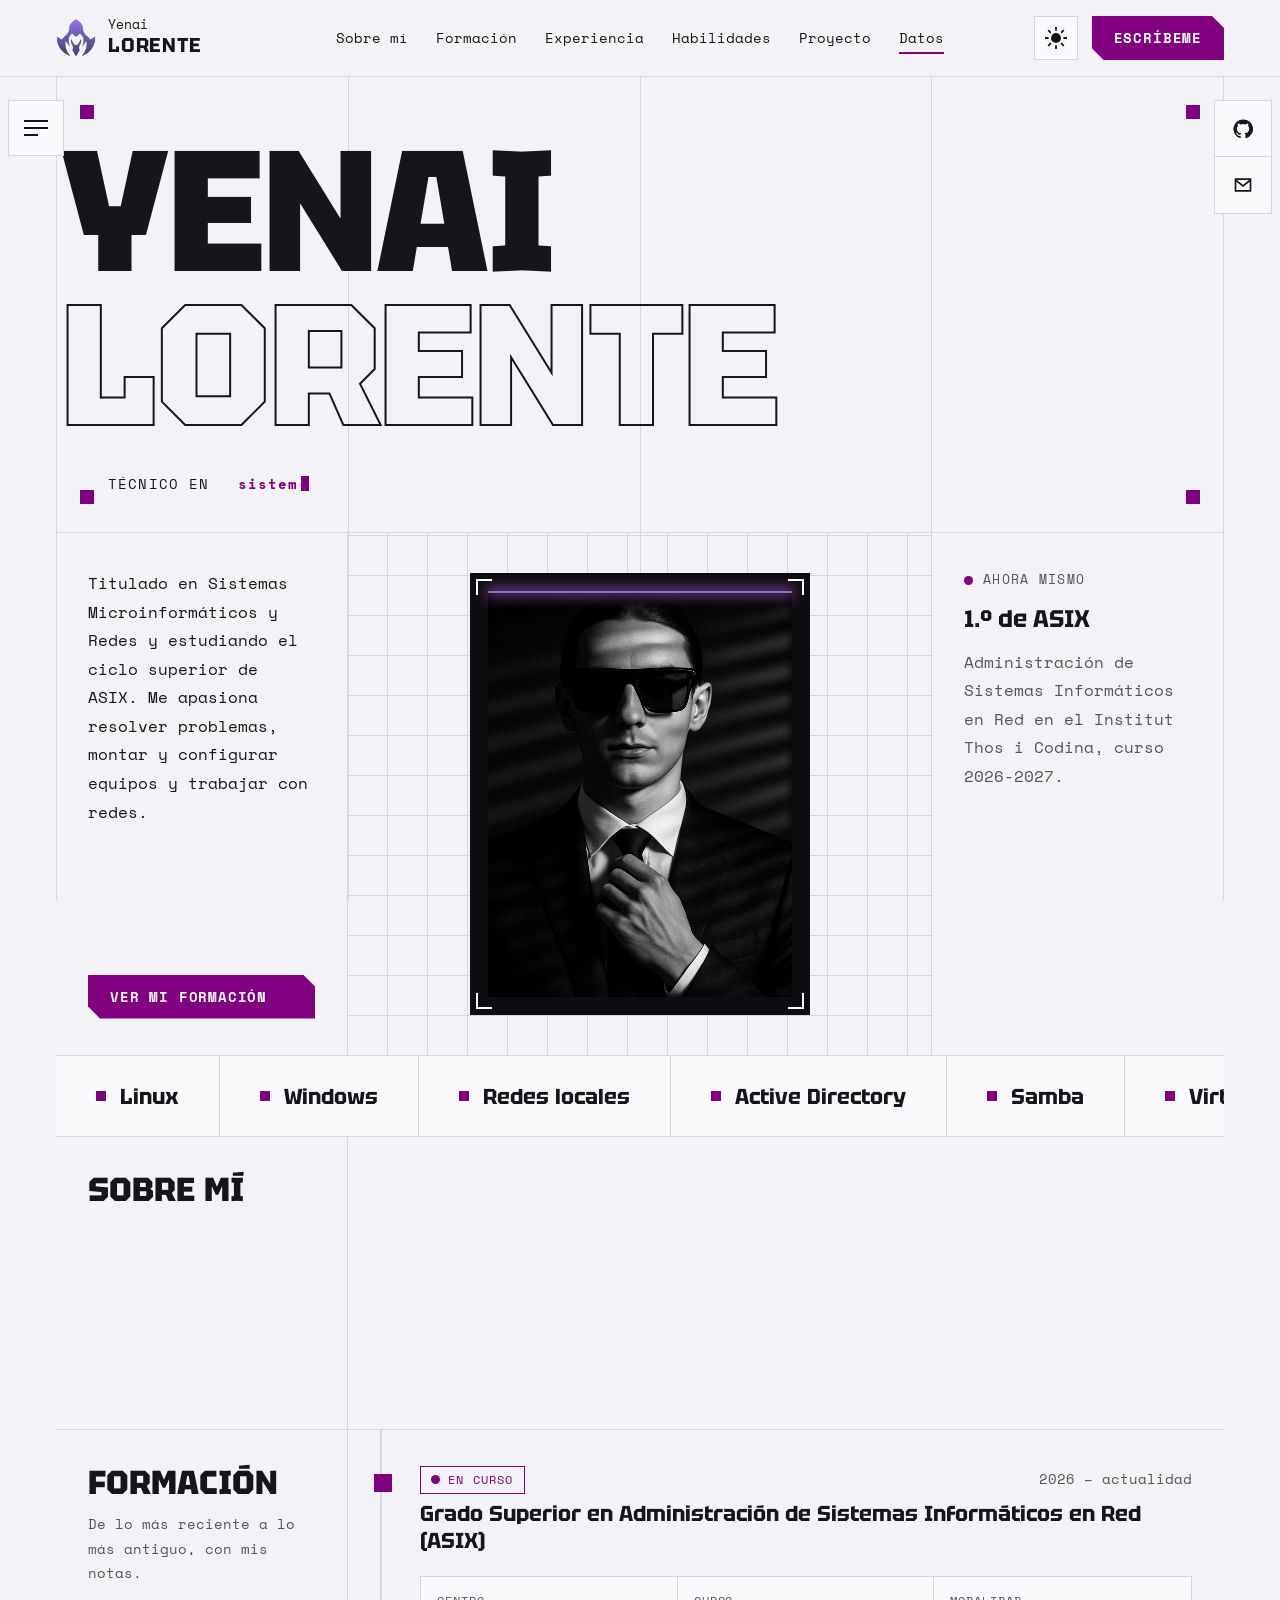
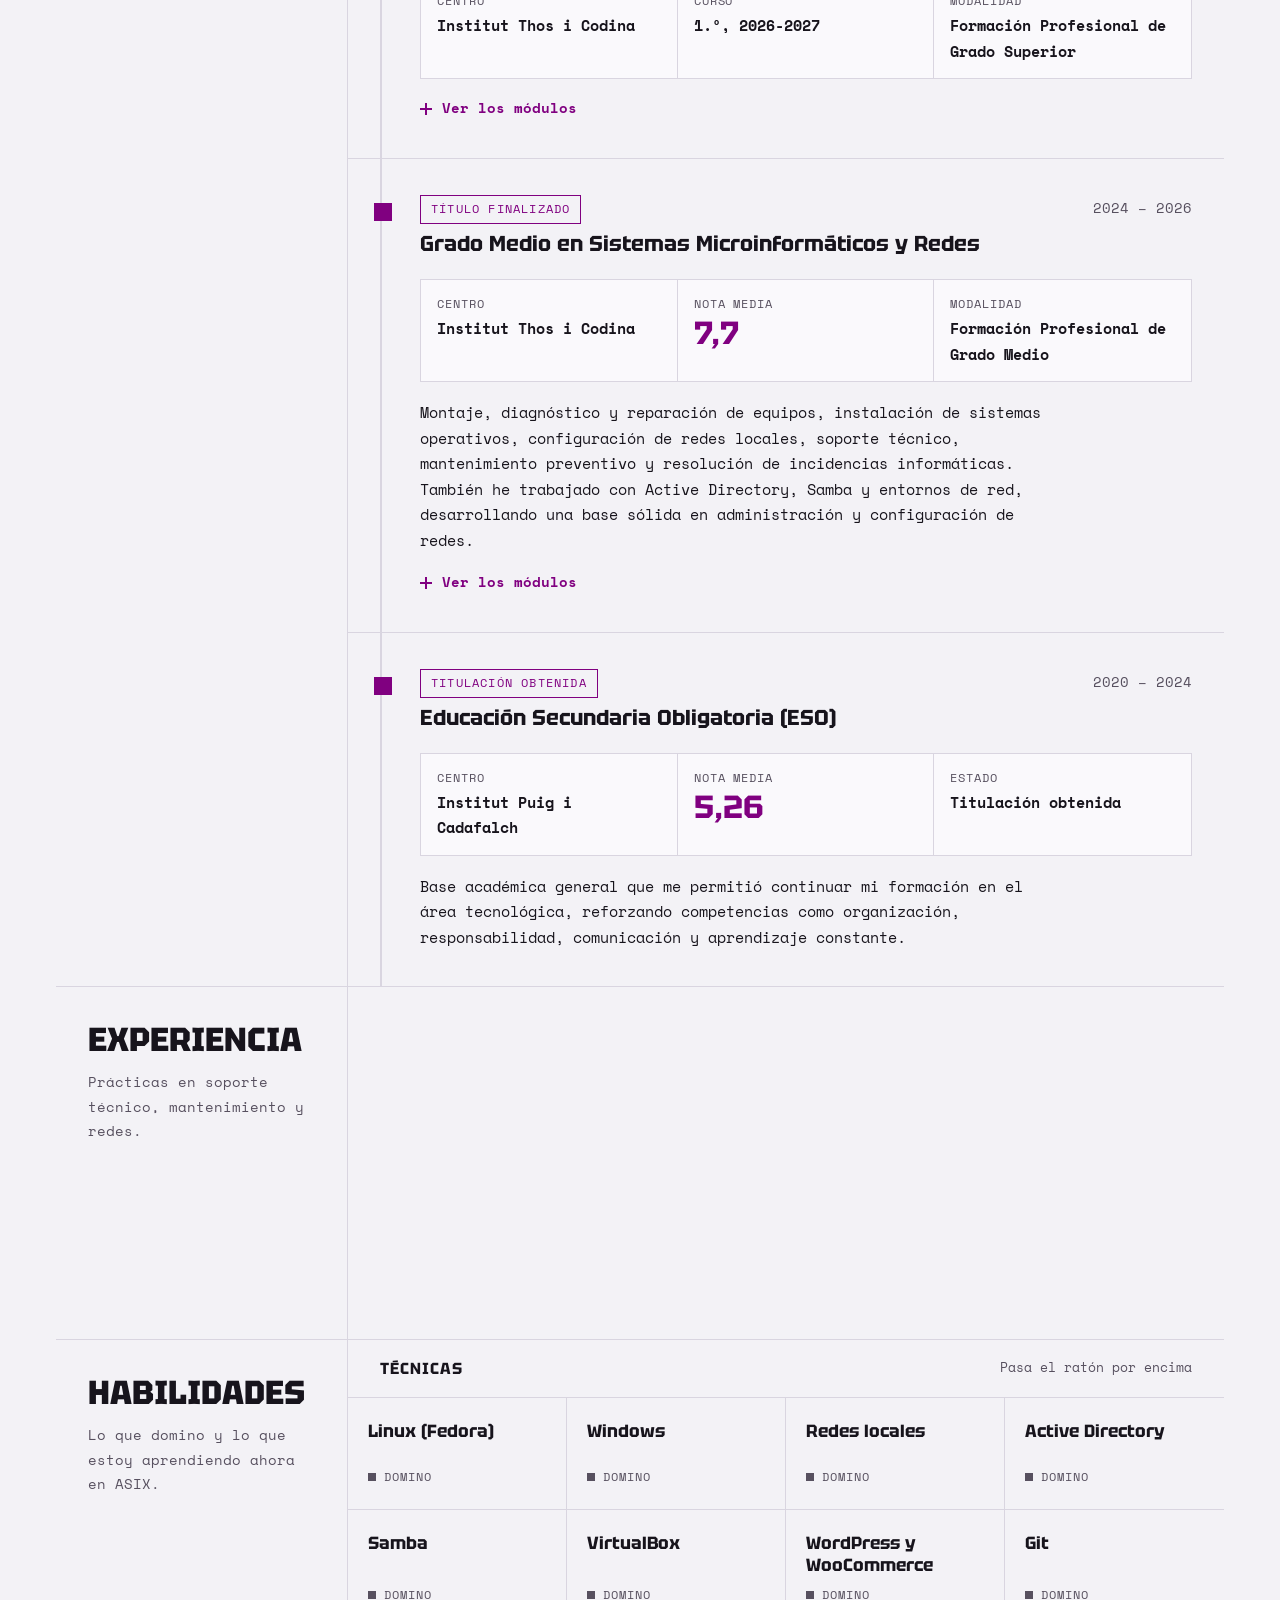
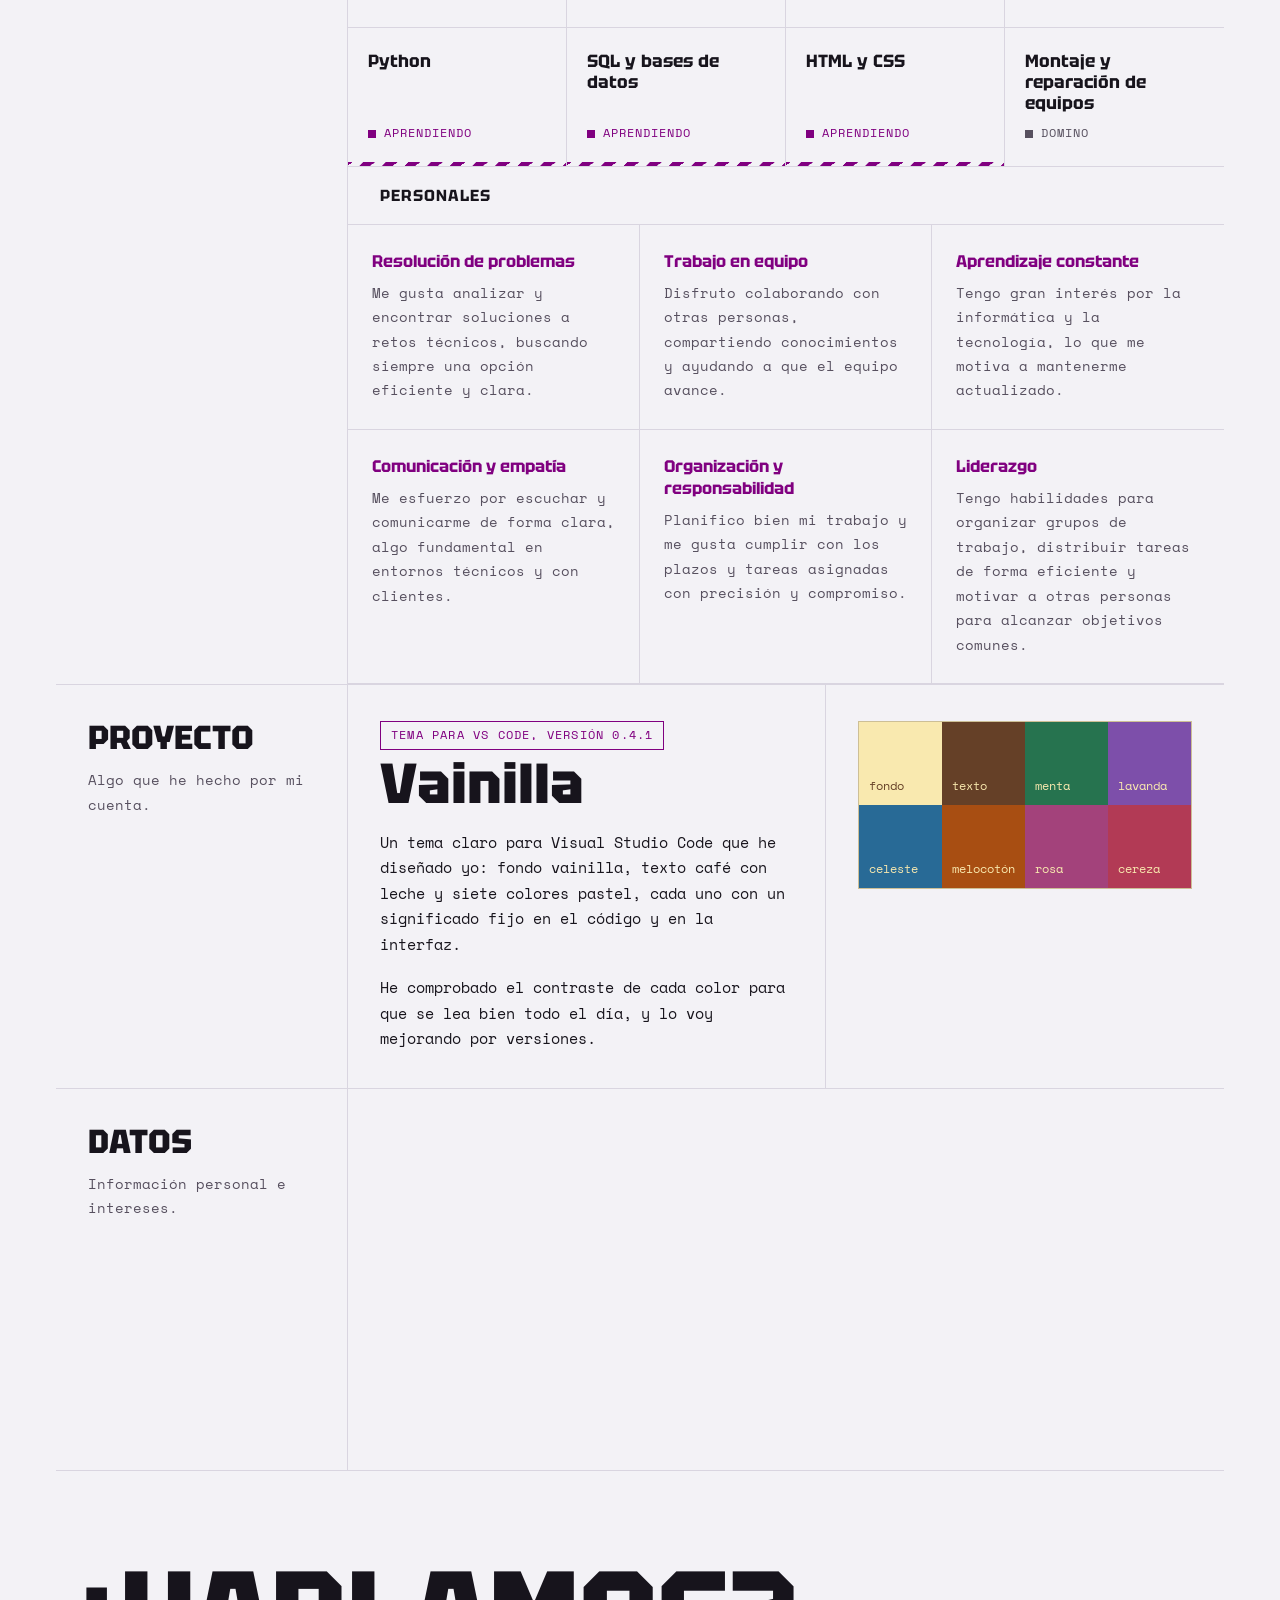
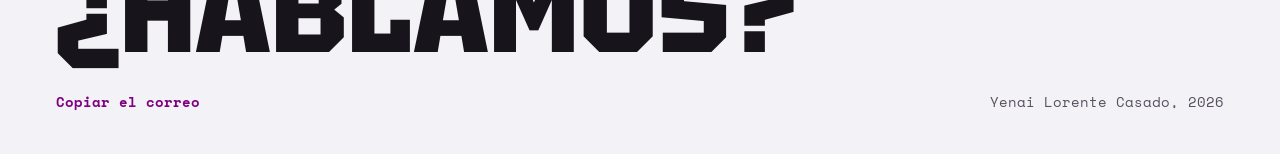
==== index.html @ ede5f89d "Rediseño: una sola página en rejilla, blanco y morado con tema oscuro, ASIX en formación y sin teléf" ====
<!DOCTYPE html>
<html lang="es">
<head>
    <meta charset="UTF-8">
    <meta name="viewport" content="width=device-width, initial-scale=1.0">
    <title>Yenai Lorente Casado — Técnico en sistemas y redes</title>
    <meta name="description" content="Currículum de Yenai Lorente Casado: técnico en Sistemas Microinformáticos y Redes, estudiando ASIX.">
    <link rel="icon" type="image/png" href="favicon.png">
    <link rel="preconnect" href="https://fonts.googleapis.com">
    <link rel="preconnect" href="https://fonts.gstatic.com" crossorigin>
    <link href="https://fonts.googleapis.com/css2?family=Space+Mono:ital,wght@0,400;0,700;1,400&family=Tektur:wght@500;700;800&display=swap" rel="stylesheet">
    <link rel="stylesheet" href="style.css">
    <script>
        // Tema antes de pintar, para que no parpadee: el guardado o, si no hay, el del sistema
        (function () {
            var t = null;
            try { t = localStorage.getItem("tema"); } catch (e) {}
            if (!t) t = matchMedia("(prefers-color-scheme: dark)").matches ? "oscuro" : "claro";
            document.documentElement.setAttribute("data-tema", t);
        })();
    </script>
</head>
<body>
    <div class="progreso" aria-hidden="true"></div>
    <div class="reticula" aria-hidden="true"><div><span></span><span></span><span></span><span></span></div></div>

    <header class="cabecera">
        <div class="cabecera-in">
            <a class="marca" href="#inicio">
                <img src="favicon.png" alt="">
                <span>Yenai<strong>LORENTE</strong></span>
            </a>
            <nav class="nav-escritorio" aria-label="Secciones">
                <a href="#sobre-mi">Sobre mí</a>
                <a href="#formacion">Formación</a>
                <a href="#experiencia">Experiencia</a>
                <a href="#habilidades">Habilidades</a>
                <a href="#proyecto">Proyecto</a>
                <a href="#datos">Datos</a>
            </nav>
            <div class="acciones-cabecera">
                <button class="tema" id="boton-tema" type="button" aria-label="Cambiar a tema oscuro">
                    <svg viewBox="0 0 24 24" aria-hidden="true">
                        <mask id="luna"><rect width="24" height="24" fill="#fff"/><circle class="sombra" cx="12" cy="8" r="7" fill="#000"/></mask>
                        <circle class="astro" cx="12" cy="12" r="5.5" fill="currentColor" mask="url(#luna)"/>
                        <g class="rayos" stroke="currentColor" stroke-width="2" stroke-linecap="square">
                            <path d="M12 1v2M12 21v2M1 12h2M21 12h2M4.2 4.2l1.4 1.4M18.4 18.4l1.4 1.4M4.2 19.8l1.4-1.4M18.4 5.6l1.4-1.4"/>
                        </g>
                    </svg>
                </button>
                <a class="boton" href="mailto:sryenalc@gmail.com">ESCRÍBEME</a>
            </div>
        </div>
    </header>

    <button class="hamburguesa" id="hamburguesa" type="button" aria-expanded="false" aria-controls="menu" aria-label="Abrir el menú">
        <span></span><span></span><span></span>
    </button>

    <nav class="menu" id="menu" aria-label="Menú">
        <ol>
            <li><a href="#inicio" style="--i:0">Inicio <small>de vuelta arriba</small></a></li>
            <li><a href="#sobre-mi" style="--i:1">Sobre mí</a></li>
            <li><a href="#formacion" style="--i:2">Formación <small>ASIX, SMR y ESO</small></a></li>
            <li><a href="#experiencia" style="--i:3">Experiencia</a></li>
            <li><a href="#habilidades" style="--i:4">Habilidades</a></li>
            <li><a href="#proyecto" style="--i:5">Proyecto</a></li>
            <li><a href="#datos" style="--i:6">Datos y contacto</a></li>
        </ol>
        <p class="menu-pie">Pulsa Esc para cerrar</p>
    </nav>

    <aside class="social" aria-label="Contacto">
        <a href="https://github.com/sryena" aria-label="GitHub de Yenai">
            <svg viewBox="0 0 24 24" fill="currentColor" aria-hidden="true"><path d="M12 .5a11.5 11.5 0 0 0-3.64 22.41c.58.1.79-.25.79-.56v-2c-3.2.7-3.88-1.37-3.88-1.37-.52-1.33-1.28-1.69-1.28-1.69-1.05-.71.08-.7.08-.7 1.16.08 1.77 1.19 1.77 1.19 1.03 1.77 2.7 1.26 3.36.96.1-.75.4-1.26.73-1.55-2.55-.29-5.24-1.28-5.24-5.69 0-1.26.45-2.29 1.19-3.09-.12-.29-.52-1.46.11-3.05 0 0 .97-.31 3.17 1.18a11 11 0 0 1 5.77 0c2.2-1.49 3.17-1.18 3.17-1.18.63 1.59.23 2.76.11 3.05.74.8 1.19 1.83 1.19 3.09 0 4.42-2.7 5.39-5.26 5.68.41.36.78 1.06.78 2.14v3.17c0 .31.21.67.8.56A11.5 11.5 0 0 0 12 .5Z"/></svg>
        </a>
        <a href="mailto:sryenalc@gmail.com" aria-label="Escribir un correo a Yenai">
            <svg viewBox="0 0 24 24" fill="none" stroke="currentColor" stroke-width="2" aria-hidden="true"><path d="M3 5h18v14H3z"/><path d="m3 6 9 7 9-7"/></svg>
        </a>
    </aside>

    <main id="inicio">
        <section class="portada" aria-labelledby="nombre">
            <span class="cuadro a"></span><span class="cuadro b"></span><span class="cuadro c"></span><span class="cuadro d"></span>
            <h1 class="nombre" id="nombre" aria-label="Yenai Lorente Casado">
                <span class="linea">Yenai</span>
                <span class="linea">Lorente</span>
            </h1>
            <p class="lema-portada"><span>Técnico en</span><span class="escritura" id="escritura" aria-live="off">sistemas</span></p>
        </section>

        <div class="fila presenta" id="sobre-mi-intro">
            <div class="celda">
                <p>Titulado en Sistemas Microinformáticos y Redes y estudiando el ciclo superior de ASIX. Me apasiona resolver problemas, montar y configurar equipos y trabajar con redes.</p>
                <a class="boton" href="#formacion">VER MI FORMACIÓN</a>
            </div>
            <div class="celda foto">
                <div class="marco">
                    <img src="imagenes/yo.jpg" alt="Foto de Yenai Lorente Casado" width="600" height="800">
                    <span class="esquina a"></span><span class="esquina b"></span><span class="esquina c"></span><span class="esquina d"></span>
                </div>
            </div>
            <div class="celda ahora">
                <span class="etiqueta"><span class="punto"></span>Ahora mismo</span>
                <h2>1.º de ASIX</h2>
                <p>Administración de Sistemas Informáticos en Red en el Institut Thos i Codina, curso 2026-2027.</p>
            </div>
        </div>

        <div class="cinta" aria-label="Tecnologías con las que trabajo">
            <div class="cinta-pista">
                <span>Linux</span><span>Windows</span><span>Redes locales</span><span>Active Directory</span><span>Samba</span>
                <span>VirtualBox</span><span>WordPress</span><span>Git</span><span>Python</span><span>SQL</span><span>HTML y CSS</span>
            </div>
        </div>

        <section class="fila seccion" id="sobre-mi" aria-labelledby="t-sobre">
            <div class="celda seccion-titulo">
                <h2 id="t-sobre">Sobre mí</h2>
            </div>
            <div class="celda seccion-cuerpo revela" style="padding:36px 32px">
                <p style="margin:0 0 16px;max-width:70ch">Soy titulado en <strong>Sistemas Microinformáticos y Redes</strong>, nacido y residente en <strong>Cataluña, España</strong>. Desde muy pequeño he sentido una gran curiosidad por la tecnología y la informática, lo que me ha llevado a aprender y explorar continuamente nuevas herramientas del sector.</p>
                <p style="margin:0;max-width:70ch">Me considero una persona autodidacta, responsable y con ganas de seguir creciendo en el ámbito técnico y profesional. Me apasiona resolver problemas, montar y configurar equipos, trabajar con redes y mantenerme al día con la evolución del mundo digital.</p>
            </div>
        </section>

        <section class="fila seccion" id="formacion" aria-labelledby="t-formacion">
            <div class="celda seccion-titulo">
                <h2 id="t-formacion">Formación</h2>
                <p>De lo más reciente a lo más antiguo, con mis notas.</p>
            </div>
            <div class="celda seccion-cuerpo">
                <div class="tiempo">
                    <span class="tiempo-relleno" aria-hidden="true"></span>

                    <article class="hito">
                        <div class="hito-cab">
                            <span class="estado"><span class="punto"></span>En curso</span>
                            <span class="periodo">2026 – actualidad</span>
                        </div>
                        <h3>Grado Superior en Administración de Sistemas Informáticos en Red (ASIX)</h3>
                        <dl class="datos">
                            <div><dt>Centro</dt><dd>Institut Thos i Codina</dd></div>
                            <div><dt>Curso</dt><dd>1.º, 2026-2027</dd></div>
                            <div><dt>Modalidad</dt><dd>Formación Profesional de Grado Superior</dd></div>
                        </dl>
                        <button class="desplegar" type="button" aria-expanded="false" aria-controls="mod-asix"><i></i><span>Ver los módulos</span></button>
                        <div class="modulos" id="mod-asix"><div><ul>
                            <li>Implantación de sistemas operativos</li>
                            <li>Gestión de bases de datos</li>
                            <li>Programación básica (Python)</li>
                            <li>Lenguajes de marcas</li>
                            <li>Fundamentos de hardware</li>
                            <li>Implantación de aplicaciones web</li>
                            <li>Digitalización</li>
                            <li>Inglés</li>
                        </ul></div></div>
                    </article>

                    <article class="hito">
                        <div class="hito-cab">
                            <span class="estado">Título finalizado</span>
                            <span class="periodo">2024 – 2026</span>
                        </div>
                        <h3>Grado Medio en Sistemas Microinformáticos y Redes</h3>
                        <dl class="datos">
                            <div><dt>Centro</dt><dd>Institut Thos i Codina</dd></div>
                            <div><dt>Nota media</dt><dd class="nota" data-nota="7,7">7,7</dd></div>
                            <div><dt>Modalidad</dt><dd>Formación Profesional de Grado Medio</dd></div>
                        </dl>
                        <p>Montaje, diagnóstico y reparación de equipos, instalación de sistemas operativos, configuración de redes locales, soporte técnico, mantenimiento preventivo y resolución de incidencias informáticas. También he trabajado con Active Directory, Samba y entornos de red, desarrollando una base sólida en administración y configuración de redes.</p>
                        <button class="desplegar" type="button" aria-expanded="false" aria-controls="mod-smr"><i></i><span>Ver los módulos</span></button>
                        <div class="modulos" id="mod-smr"><div><ul>
                            <li>Montaje y mantenimiento de equipos</li>
                            <li>Servicios en red</li>
                            <li>Sistemas operativos monopuesto</li>
                            <li>Sistemas operativos en red</li>
                            <li>Aplicaciones ofimáticas</li>
                            <li>Aplicaciones web</li>
                            <li>Redes locales</li>
                            <li>Empresa e iniciativa emprendedora</li>
                            <li>Seguridad informática</li>
                            <li>Formación en centros de trabajo</li>
                        </ul></div></div>
                    </article>

                    <article class="hito">
                        <div class="hito-cab">
                            <span class="estado">Titulación obtenida</span>
                            <span class="periodo">2020 – 2024</span>
                        </div>
                        <h3>Educación Secundaria Obligatoria (ESO)</h3>
                        <dl class="datos">
                            <div><dt>Centro</dt><dd>Institut Puig i Cadafalch</dd></div>
                            <div><dt>Nota media</dt><dd class="nota" data-nota="5,26">5,26</dd></div>
                            <div><dt>Estado</dt><dd>Titulación obtenida</dd></div>
                        </dl>
                        <p>Base académica general que me permitió continuar mi formación en el área tecnológica, reforzando competencias como organización, responsabilidad, comunicación y aprendizaje constante.</p>
                    </article>
                </div>
            </div>
        </section>

        <section class="fila seccion" id="experiencia" aria-labelledby="t-experiencia">
            <div class="celda seccion-titulo">
                <h2 id="t-experiencia">Experiencia</h2>
                <p>Prácticas en soporte técnico, mantenimiento y redes.</p>
            </div>
            <div class="celda seccion-cuerpo trabajo revela">
                <div class="hito-cab">
                    <span class="estado">Prácticas profesionales</span>
                    <span class="periodo">Mayo 2025 – Marzo 2026</span>
                </div>
                <h3>Satmatic</h3>
                <dl class="datos">
                    <div><dt>Puesto</dt><dd>Becario</dd></div>
                    <div><dt>Área</dt><dd>Soporte técnico</dd></div>
                    <div><dt>Entorno</dt><dd>Equipos, sistemas y redes</dd></div>
                </dl>
                <p>Prácticas en mantenimiento y reparación de equipos informáticos. Montaje de ordenadores, instalación de sistemas operativos, configuración de redes locales y soporte técnico a usuarios.</p>
            </div>
        </section>

        <section class="fila seccion" id="habilidades" aria-labelledby="t-habilidades">
            <div class="celda seccion-titulo">
                <h2 id="t-habilidades">Habilidades</h2>
                <p>Lo que domino y lo que estoy aprendiendo ahora en ASIX.</p>
            </div>
            <div class="celda seccion-cuerpo">
                <h3 class="subtitulo">Técnicas <small>Pasa el ratón por encima</small></h3>
                <div class="tecnicas">
                    <div class="tecnica"><strong>Linux (Fedora)</strong><span class="nivel">Domino</span></div>
                    <div class="tecnica"><strong>Windows</strong><span class="nivel">Domino</span></div>
                    <div class="tecnica"><strong>Redes locales</strong><span class="nivel">Domino</span></div>
                    <div class="tecnica"><strong>Active Directory</strong><span class="nivel">Domino</span></div>
                    <div class="tecnica"><strong>Samba</strong><span class="nivel">Domino</span></div>
                    <div class="tecnica"><strong>VirtualBox</strong><span class="nivel">Domino</span></div>
                    <div class="tecnica"><strong>WordPress y WooCommerce</strong><span class="nivel">Domino</span></div>
                    <div class="tecnica"><strong>Git</strong><span class="nivel">Domino</span></div>
                    <div class="tecnica aprendiendo"><strong>Python</strong><span class="nivel">Aprendiendo</span></div>
                    <div class="tecnica aprendiendo"><strong>SQL y bases de datos</strong><span class="nivel">Aprendiendo</span></div>
                    <div class="tecnica aprendiendo"><strong>HTML y CSS</strong><span class="nivel">Aprendiendo</span></div>
                    <div class="tecnica"><strong>Montaje y reparación de equipos</strong><span class="nivel">Domino</span></div>
                </div>
                <h3 class="subtitulo">Personales</h3>
                <div class="personales">
                    <article class="personal"><h4>Resolución de problemas</h4><p>Me gusta analizar y encontrar soluciones a retos técnicos, buscando siempre una opción eficiente y clara.</p></article>
                    <article class="personal"><h4>Trabajo en equipo</h4><p>Disfruto colaborando con otras personas, compartiendo conocimientos y ayudando a que el equipo avance.</p></article>
                    <article class="personal"><h4>Aprendizaje constante</h4><p>Tengo gran interés por la informática y la tecnología, lo que me motiva a mantenerme actualizado.</p></article>
                    <article class="personal"><h4>Comunicación y empatía</h4><p>Me esfuerzo por escuchar y comunicarme de forma clara, algo fundamental en entornos técnicos y con clientes.</p></article>
                    <article class="personal"><h4>Organización y responsabilidad</h4><p>Planifico bien mi trabajo y me gusta cumplir con los plazos y tareas asignadas con precisión y compromiso.</p></article>
                    <article class="personal"><h4>Liderazgo</h4><p>Tengo habilidades para organizar grupos de trabajo, distribuir tareas de forma eficiente y motivar a otras personas para alcanzar objetivos comunes.</p></article>
                </div>
            </div>
        </section>

        <section class="fila seccion" id="proyecto" aria-labelledby="t-proyecto">
            <div class="celda seccion-titulo">
                <h2 id="t-proyecto">Proyecto</h2>
                <p>Algo que he hecho por mi cuenta.</p>
            </div>
            <div class="celda seccion-cuerpo proyecto">
                <div>
                    <span class="estado">Tema para VS Code, versión 0.4.1</span>
                    <h3>Vainilla</h3>
                    <p>Un tema claro para Visual Studio Code que he diseñado yo: fondo vainilla, texto café con leche y siete colores pastel, cada uno con un significado fijo en el código y en la interfaz.</p>
                    <p>He comprobado el contraste de cada color para que se lea bien todo el día, y lo voy mejorando por versiones.</p>
                </div>
                <div>
                    <div class="paleta" aria-label="Colores del tema Vainilla">
                        <span style="--i:0;background:#F9E9AF">fondo</span>
                        <span style="--i:1;background:#654027">texto</span>
                        <span style="--i:2;background:#26734F">menta</span>
                        <span style="--i:3;background:#7D4FAA">lavanda</span>
                        <span style="--i:4;background:#286A96">celeste</span>
                        <span style="--i:5;background:#A84E12">melocotón</span>
                        <span style="--i:6;background:#A3427B">rosa</span>
                        <span style="--i:7;background:#B23A55">cereza</span>
                    </div>
                </div>
            </div>
        </section>

        <section class="fila seccion" id="datos" aria-labelledby="t-datos">
            <div class="celda seccion-titulo">
                <h2 id="t-datos">Datos</h2>
                <p>Información personal e intereses.</p>
            </div>
            <div class="celda seccion-cuerpo revela">
                <dl class="ficha">
                    <div><dt>Nombre completo</dt><dd>Yenai Lorente Casado</dd></div>
                    <div><dt>Fecha de nacimiento</dt><dd>28 de mayo de 2008</dd></div>
                    <div><dt>Ubicación</dt><dd>Cataluña, España</dd></div>
                    <div><dt>Nacionalidad</dt><dd>Española</dd></div>
                    <div><dt>Idiomas</dt><dd>Español, catalán, inglés medio y portugués básico</dd></div>
                    <div><dt>Correo</dt><dd><a href="mailto:sryenalc@gmail.com">sryenalc@gmail.com</a></dd></div>
                </dl>
                <p class="intereses">Me apasiona el mundo de la informática, especialmente el montaje y mantenimiento de equipos, el desarrollo de software y las redes. En mi tiempo libre me gusta experimentar con nuevas tecnologías, aprender programación y seguir las últimas novedades del sector tecnológico.</p>
            </div>
        </section>
    </main>

    <footer class="pie">
        <h2><a href="mailto:sryenalc@gmail.com">¿Hablamos?</a></h2>
        <div class="pie-fila">
            <button class="copiar" id="copiar-correo" type="button">Copiar el correo</button>
            <span>Yenai Lorente Casado, 2026</span>
        </div>
    </footer>

    <script src="script.js"></script>
</body>
</html>
---- style.css ----
/* Currículum de Yenai — rejilla técnica en blanco y morado (oscuro: negro y morado).
   Tektur para el nombre y los títulos; Space Mono para todo lo demás. */

:root {
  --fondo: #F3F2F6;
  --celda: #FAF9FC;
  --linea: #D9D5E0;
  --tinta: #17141C;
  --suave: #57505F;
  --morado: #800080;
  --morado-claro: #F1E3F3;
  --sobre-morado: #FFFFFF;
  --marco: #0E0C11;
  --display: "Tektur", "Space Mono", monospace;
  --mono: "Space Mono", ui-monospace, monospace;
  --ancho: 1320px;
  color-scheme: light;
}
[data-tema="oscuro"] {
  --fondo: #0D0B10;
  --celda: #141118;
  --linea: #2B2532;
  --tinta: #F1EDF5;
  --suave: #B3AABD;
  --morado: #C77DFF;
  --morado-claro: #2A1838;
  --sobre-morado: #14061F;
  --marco: #000000;
  color-scheme: dark;
}

* { box-sizing: border-box; }
html { scroll-behavior: smooth; scroll-padding-top: 90px; }
body {
  margin: 0; background: var(--fondo); color: var(--tinta);
  font: 400 15px/1.7 var(--mono);
  transition: background-color .5s, color .5s;
}
a { color: var(--morado); text-underline-offset: 4px; }
img { max-width: 100%; display: block; }
:focus-visible { outline: 2px solid var(--morado); outline-offset: 3px; }
::selection { background: var(--morado); color: var(--sobre-morado); }
.oculto { position: absolute; width: 1px; height: 1px; overflow: hidden; clip: rect(0 0 0 0); white-space: nowrap; }

/* Barra de progreso de lectura */
.progreso { position: fixed; top: 0; left: 0; height: 3px; width: 100%; background: var(--morado);
  transform-origin: 0 50%; transform: scaleX(0); z-index: 60; }

/* Rejilla de fondo: cuatro columnas de líneas finas */
.reticula { position: fixed; inset: 0; pointer-events: none; z-index: 0; display: flex; justify-content: center; }
.reticula div { width: min(var(--ancho), 100% - 112px); display: grid; grid-template-columns: repeat(4, 1fr);
  border-inline: 1px solid var(--linea); }
.reticula span { border-right: 1px solid var(--linea); transform-origin: top; animation: trazar 1.2s cubic-bezier(.6,0,.2,1) both; }
.reticula span:nth-child(2) { animation-delay: .1s; } .reticula span:nth-child(3) { animation-delay: .2s; }
.reticula span:last-child { border-right: 0; }
@keyframes trazar { from { transform: scaleY(0); } }

/* Cabecera */
.cabecera { position: sticky; top: 0; z-index: 50; background: color-mix(in srgb, var(--fondo) 88%, transparent);
  backdrop-filter: blur(10px); border-bottom: 1px solid var(--linea); transition: background-color .5s; }
.cabecera-in { width: min(var(--ancho), 100% - 112px); margin-inline: auto; display: grid;
  grid-template-columns: 1fr auto 1fr; align-items: center; height: 76px; }
.marca { display: flex; align-items: center; gap: 12px; color: var(--tinta); text-decoration: none; }
.marca img { width: 40px; height: 40px; border-radius: 10px; }
.marca span { display: grid; line-height: 1.05; font-size: .8rem; }
.marca strong { font: 700 1.25rem var(--display); letter-spacing: .04em; }
.nav-escritorio { display: flex; gap: 28px; }
.nav-escritorio a { color: var(--tinta); text-decoration: none; font-size: .88rem; position: relative; padding: 4px 0; }
.nav-escritorio a::after { content: ""; position: absolute; left: 0; bottom: 0; height: 2px; width: 100%; background: var(--morado);
  transform: scaleX(0); transform-origin: right; transition: transform .35s; }
.nav-escritorio a:hover::after, .nav-escritorio a[aria-current="true"]::after { transform: scaleX(1); transform-origin: left; }
.acciones-cabecera { display: flex; justify-content: flex-end; align-items: center; gap: 14px; }
.boton { display: inline-flex; align-items: center; gap: 10px; padding: 12px 22px; background: var(--morado); color: var(--sobre-morado);
  font: 700 .85rem var(--mono); letter-spacing: .06em; text-decoration: none; border: 0; cursor: pointer;
  clip-path: polygon(0 0, calc(100% - 12px) 0, 100% 12px, 100% 100%, 12px 100%, 0 calc(100% - 12px));
  transition: transform .25s, filter .25s; }
.boton:hover { transform: translateY(-2px); filter: brightness(1.12); }

/* Botón de tema: sol y luna */
.tema { width: 44px; height: 44px; display: grid; place-items: center; background: var(--celda); border: 1px solid var(--linea);
  color: var(--tinta); cursor: pointer; transition: border-color .3s, background-color .5s; }
.tema:hover { border-color: var(--morado); }
.tema svg { width: 22px; height: 22px; transition: transform .6s cubic-bezier(.6,0,.2,1); }
[data-tema="oscuro"] .tema svg { transform: rotate(180deg); }
.tema .rayos { transition: opacity .4s; } [data-tema="oscuro"] .tema .rayos { opacity: 0; }
.tema .astro { r: 5.5px; transition: r .6s; } [data-tema="oscuro"] .tema .astro { r: 9px; }
.tema .sombra { transform: translate(14px, -6px); transition: transform .6s; } [data-tema="oscuro"] .tema .sombra { transform: translate(6px, -2px); }

/* Hamburguesa: tres barras que se convierten en X; vive en la casilla de la izquierda */
.hamburguesa { position: fixed; left: max(8px, calc((100vw - var(--ancho)) / 2 - 48px)); top: 100px; z-index: 70;
  width: 56px; height: 56px; background: var(--celda); border: 1px solid var(--linea); cursor: pointer;
  display: grid; place-items: center; transition: background-color .3s, border-color .3s; }
.hamburguesa:hover { border-color: var(--morado); }
.hamburguesa span { position: absolute; width: 24px; height: 2px; background: var(--tinta); transition: transform .45s cubic-bezier(.6,0,.2,1), opacity .3s, width .3s, background-color .3s; }
.hamburguesa span:nth-child(1) { transform: translateY(-7px); }
.hamburguesa span:nth-child(3) { transform: translateY(7px); width: 14px; margin-left: -10px; }
.hamburguesa:hover span:nth-child(3) { width: 24px; margin-left: 0; }
.hamburguesa[aria-expanded="true"] { background: var(--morado); border-color: var(--morado); }
.hamburguesa[aria-expanded="true"] span { background: var(--sobre-morado); }
.hamburguesa[aria-expanded="true"] span:nth-child(1) { transform: rotate(45deg); }
.hamburguesa[aria-expanded="true"] span:nth-child(2) { opacity: 0; transform: translateX(-10px); }
.hamburguesa[aria-expanded="true"] span:nth-child(3) { transform: rotate(-45deg); width: 24px; margin-left: 0; }

/* Menú a pantalla completa: se abre en círculo desde la hamburguesa */
.menu { position: fixed; inset: 0; z-index: 65; background: var(--fondo); display: grid; place-items: center;
  clip-path: circle(0 at var(--origen-x, 36px) var(--origen-y, 128px)); visibility: hidden;
  transition: clip-path .7s cubic-bezier(.7,0,.2,1), visibility 0s .7s, background-color .5s; }
.menu.abierto { clip-path: circle(150% at var(--origen-x, 36px) var(--origen-y, 128px)); visibility: visible;
  transition: clip-path .7s cubic-bezier(.7,0,.2,1), visibility 0s, background-color .5s; }
.menu ol { list-style: none; margin: 0; padding: 0; display: grid; gap: 6px; }
.menu li { overflow: hidden; }
.menu a { display: flex; align-items: baseline; gap: 18px; font: 800 clamp(2rem, 6vw, 4.2rem)/1.15 var(--display); color: var(--tinta);
  text-decoration: none; transform: translateY(110%); transition: transform .5s cubic-bezier(.2,.8,.2,1), color .25s; }
.menu.abierto a { transform: none; transition-delay: calc(.25s + var(--i) * .06s), 0s; }
.menu a small { font: 400 .9rem var(--mono); color: var(--suave); }
.menu a:hover { color: var(--morado); }
.menu-pie { position: absolute; bottom: 28px; left: 0; right: 0; text-align: center; color: var(--suave); font-size: .85rem; }

/* Barra social a la derecha */
.social { position: fixed; right: max(8px, calc((100vw - var(--ancho)) / 2 - 48px)); top: 100px; z-index: 40;
  display: grid; border: 1px solid var(--linea); background: var(--celda); transition: background-color .5s; }
.social a { width: 56px; height: 56px; display: grid; place-items: center; color: var(--tinta); border-bottom: 1px solid var(--linea);
  transition: color .25s, background-color .25s; }
.social a:last-child { border-bottom: 0; }
.social a:hover { background: var(--morado); color: var(--sobre-morado); }
.social svg { width: 20px; height: 20px; }

/* Estructura */
main, .pie { position: relative; z-index: 1; width: min(var(--ancho), 100% - 112px); margin-inline: auto; }
.fila { display: grid; grid-template-columns: repeat(4, 1fr); border-bottom: 1px solid var(--linea); }
.celda { padding: 36px 32px; border-right: 1px solid var(--linea); min-width: 0; }
.celda:last-child { border-right: 0; }
.cuadro { position: absolute; width: 14px; height: 14px; background: var(--morado); animation: latido 2.4s ease-in-out infinite; }
@keyframes latido { 50% { opacity: .25; } }

/* Portada */
.portada { position: relative; border-bottom: 1px solid var(--linea); padding: 60px 0 36px; overflow: hidden; }
.portada .cuadro.a { top: 28px; left: 24px; } .portada .cuadro.b { top: 28px; right: 24px; animation-delay: .6s; }
.portada .cuadro.c { bottom: 28px; left: 24px; animation-delay: 1.2s; } .portada .cuadro.d { bottom: 28px; right: 24px; animation-delay: 1.8s; }
.nombre { margin: 0; font: 800 clamp(3.2rem, 13.4vw, 12.5rem)/.86 var(--display); letter-spacing: -0.02em; text-transform: uppercase;
  white-space: nowrap; padding: 0 0 0 4px; }
.nombre .linea { display: block; overflow: hidden; padding-bottom: .04em; }
.nombre .letra { display: inline-block; transform: translateY(105%); animation: subir .9s cubic-bezier(.2,.8,.2,1) forwards;
  animation-delay: calc(.35s + var(--i) * .045s); }
.nombre .linea + .linea { color: transparent; -webkit-text-stroke: 2px var(--tinta); }
.nombre .linea + .linea .letra { transition: color .3s, -webkit-text-stroke-color .3s; }
.nombre .linea + .linea .letra:hover { color: var(--morado); -webkit-text-stroke-color: var(--morado); }
@keyframes subir { to { transform: none; } }
.lema-portada { display: flex; flex-wrap: wrap; gap: 8px 28px; margin: 26px 0 0 52px; text-transform: uppercase; letter-spacing: .08em; font-size: .9rem; }
.escritura { color: var(--morado); font-weight: 700; text-transform: none; }
.escritura::after { content: ""; display: inline-block; width: .55em; height: 1.05em; margin-left: 3px; background: var(--morado);
  vertical-align: -0.18em; animation: latido 1s steps(1) infinite; }

.presenta .celda:first-child { display: grid; align-content: space-between; gap: 28px; }
.presenta p { margin: 0; font-size: 1.02rem; line-height: 1.75; }
.foto { grid-column: span 2; padding: 0; display: grid; place-items: center; background:
  repeating-linear-gradient(0deg, transparent 0 39px, var(--linea) 39px 40px), repeating-linear-gradient(90deg, transparent 0 39px, var(--linea) 39px 40px); }
.marco { position: relative; width: min(340px, 80%); margin: 40px 0; background: var(--marco); padding: 18px; }
.marco img { width: 100%; height: auto; aspect-ratio: 3 / 4; object-fit: cover; filter: grayscale(1) contrast(1.05); transition: filter .6s, transform .6s; }
.marco:hover img { filter: grayscale(.2) contrast(1.05); transform: scale(1.015); }
.esquina { position: absolute; width: 16px; height: 16px; border: 2px solid #fff; }
.esquina.a { top: 6px; left: 6px; border-right: 0; border-bottom: 0; } .esquina.b { top: 6px; right: 6px; border-left: 0; border-bottom: 0; }
.esquina.c { bottom: 6px; left: 6px; border-right: 0; border-top: 0; } .esquina.d { bottom: 6px; right: 6px; border-left: 0; border-top: 0; }
.marco::after { content: ""; position: absolute; left: 18px; right: 18px; height: 2px; top: 18px; background: #C77DFF;
  box-shadow: 0 0 14px 2px #C77DFF; opacity: .8; animation: escanear 4s ease-in-out infinite; }
@keyframes escanear { 0%, 100% { top: 18px; } 50% { top: calc(100% - 20px); } }
.ahora { display: grid; align-content: start; gap: 14px; }
.etiqueta { display: inline-flex; align-items: center; gap: 10px; font-size: .8rem; text-transform: uppercase; letter-spacing: .1em; color: var(--suave); }
.punto { width: 9px; height: 9px; border-radius: 50%; background: var(--morado); box-shadow: 0 0 0 0 var(--morado); animation: onda 2s infinite; }
@keyframes onda { 70% { box-shadow: 0 0 0 10px transparent; } 100% { box-shadow: 0 0 0 0 transparent; } }
.ahora h2 { margin: 0; font: 700 1.5rem/1.2 var(--display); }
.ahora p { margin: 0; color: var(--suave); }

/* Cinta que se mueve */
.cinta { overflow: hidden; border-bottom: 1px solid var(--linea); background: var(--celda); transition: background-color .5s; }
.cinta-pista { display: flex; width: max-content; animation: desplazar 38s linear infinite; }
.cinta:hover .cinta-pista { animation-play-state: paused; }
.cinta-pista span { display: flex; align-items: center; gap: 14px; padding: 26px 40px; border-right: 1px solid var(--linea);
  font: 700 1.35rem var(--display); white-space: nowrap; }
.cinta-pista span::before { content: ""; width: 10px; height: 10px; background: var(--morado); }
@keyframes desplazar { to { transform: translateX(-50%); } }

/* Secciones */
.seccion { border-bottom: 1px solid var(--linea); }
.seccion-titulo h2 { margin: 0; font: 800 clamp(1.7rem, 2.6vw, 2.4rem)/1.05 var(--display); text-transform: uppercase; }
.seccion-titulo p { margin: 12px 0 0; color: var(--suave); font-size: .9rem; }
.seccion-cuerpo { grid-column: span 3; padding: 0; }

/* Formación: línea de tiempo que se dibuja al bajar */
.tiempo { position: relative; }
.tiempo::before { content: ""; position: absolute; left: 32px; top: 0; bottom: 0; width: 2px; background: var(--linea); }
.tiempo-relleno { position: absolute; left: 32px; top: 0; width: 2px; height: 100%; background: var(--morado);
  transform-origin: top; transform: scaleY(var(--avance, 0)); }
.hito { position: relative; padding: 36px 32px 36px 72px; border-bottom: 1px solid var(--linea); }
.hito:last-child { border-bottom: 0; }
.hito::before { content: ""; position: absolute; left: 26px; top: 44px; width: 14px; height: 14px; background: var(--fondo);
  border: 2px solid var(--morado); transition: background-color .3s; }
.hito.visto::before { background: var(--morado); }
.hito-cab { display: flex; flex-wrap: wrap; justify-content: space-between; gap: 8px 20px; align-items: baseline; }
.hito h3 { margin: 6px 0 0; font: 700 1.35rem/1.25 var(--display); }
.periodo { font-size: .85rem; color: var(--suave); }
.estado { display: inline-flex; align-items: center; gap: 8px; font-size: .75rem; text-transform: uppercase; letter-spacing: .1em;
  padding: 3px 10px; border: 1px solid var(--morado); color: var(--morado); }
.datos { display: grid; grid-template-columns: repeat(3, minmax(0, 1fr)); margin: 22px 0 0; border: 1px solid var(--linea); }
.datos div { padding: 14px 16px; border-right: 1px solid var(--linea); background: var(--celda); transition: background-color .5s; }
.datos div:last-child { border-right: 0; }
.datos dt { font-size: .75rem; text-transform: uppercase; letter-spacing: .08em; color: var(--suave); }
.datos dd { margin: 2px 0 0; font-weight: 700; }
.nota { font: 800 2rem/1.1 var(--display); color: var(--morado); }
.hito p { margin: 18px 0 0; max-width: 70ch; }
.desplegar { all: unset; cursor: pointer; margin-top: 18px; display: inline-flex; align-items: center; gap: 10px; font-weight: 700;
  font-size: .85rem; color: var(--morado); }
.desplegar:focus-visible { outline: 2px solid var(--morado); outline-offset: 4px; }
.desplegar i { width: 12px; height: 12px; position: relative; }
.desplegar i::before, .desplegar i::after { content: ""; position: absolute; inset: 5px 0; background: currentColor; transition: transform .3s; }
.desplegar i::after { transform: rotate(90deg); }
.desplegar[aria-expanded="true"] i::after { transform: rotate(0); }
.modulos { display: grid; grid-template-rows: 0fr; transition: grid-template-rows .5s cubic-bezier(.6,0,.2,1); }
.modulos.abierto { grid-template-rows: 1fr; }
.modulos > div { overflow: hidden; }
.modulos ul { margin: 16px 0 0; padding: 0; list-style: none; display: grid; grid-template-columns: repeat(2, minmax(0, 1fr)); border: 1px solid var(--linea); }
.modulos li { padding: 10px 14px; border-bottom: 1px solid var(--linea); border-right: 1px solid var(--linea); font-size: .9rem; }
.modulos li:nth-child(2n) { border-right: 0; }

/* Experiencia */
.trabajo { padding: 36px 32px; }
.trabajo h3 { margin: 6px 0 0; font: 800 clamp(2rem, 4vw, 3.2rem)/1 var(--display); text-transform: uppercase; }
.trabajo p { max-width: 70ch; margin: 18px 0 0; }

/* Habilidades */
.subtitulo { margin: 0; padding: 18px 32px; border-bottom: 1px solid var(--linea); font: 700 1rem var(--display); text-transform: uppercase;
  letter-spacing: .06em; display: flex; justify-content: space-between; gap: 12px; flex-wrap: wrap; }
.subtitulo small { font: 400 .8rem var(--mono); text-transform: none; letter-spacing: 0; color: var(--suave); }
.tecnicas { display: grid; grid-template-columns: repeat(4, minmax(0, 1fr)); }
.tecnica { position: relative; padding: 22px 20px; border-right: 1px solid var(--linea); border-bottom: 1px solid var(--linea);
  overflow: hidden; isolation: isolate; min-height: 112px; display: grid; align-content: space-between; gap: 10px; transition: color .3s; }
.tecnica:nth-child(4n) { border-right: 0; }
.tecnica::before { content: ""; position: absolute; inset: 0; z-index: -1; background: var(--morado); transform: translateY(101%);
  transition: transform .45s cubic-bezier(.6,0,.2,1); }
.tecnica:hover::before { transform: none; }
.tecnica:hover, .tecnica:hover .nivel { color: var(--sobre-morado); }
.tecnica strong { font: 700 1.1rem/1.2 var(--display); }
.nivel { font-size: .75rem; text-transform: uppercase; letter-spacing: .08em; color: var(--suave); display: flex; align-items: center; gap: 8px; }
.nivel::before { content: ""; width: 8px; height: 8px; background: currentColor; }
.tecnica.aprendiendo .nivel { color: var(--morado); }
.tecnica.aprendiendo::after { content: ""; position: absolute; left: 0; bottom: 0; height: 4px; width: 100%;
  background: repeating-linear-gradient(-45deg, var(--morado) 0 8px, transparent 8px 16px); background-size: 22.6px 4px;
  animation: carga 1s linear infinite; }
@keyframes carga { to { background-position: 22.6px 0; } }
.personales { display: grid; grid-template-columns: repeat(3, minmax(0, 1fr)); }
.personal { padding: 26px 24px; border-right: 1px solid var(--linea); border-bottom: 1px solid var(--linea); transition: background-color .3s; }
.personal:nth-child(3n) { border-right: 0; }
.personal:hover { background: var(--morado-claro); }
.personal h4 { margin: 0 0 8px; font: 700 1.05rem/1.3 var(--display); color: var(--morado); }
.personal p { margin: 0; font-size: .9rem; color: var(--suave); }

/* Proyecto */
.proyecto { display: grid; grid-template-columns: 1.2fr 1fr; }
.proyecto > div { padding: 36px 32px; }
.proyecto > div:first-child { border-right: 1px solid var(--linea); }
.proyecto h3 { margin: 6px 0 0; font: 800 clamp(2.2rem, 4.4vw, 3.6rem)/1 var(--display); }
.proyecto p { margin: 18px 0 0; max-width: 60ch; }
.paleta { display: grid; grid-template-columns: repeat(4, 1fr); border: 1px solid #CDBF96; background: #F9E9AF; }
.paleta span { aspect-ratio: 1; display: grid; align-content: end; padding: 10px; font-size: .72rem; color: #F9E9AF;
  transform: scale(0); transition: transform .5s cubic-bezier(.2,1.4,.4,1); transition-delay: calc(var(--i) * .07s); }
.paleta span:first-child { color: #654027; }
.proyecto.visto .paleta span { transform: none; }

/* Datos y contacto */
.ficha { display: grid; grid-template-columns: repeat(3, minmax(0, 1fr)); margin: 0; }
.ficha div { padding: 24px; border-right: 1px solid var(--linea); border-bottom: 1px solid var(--linea); }
.ficha div:nth-child(3n) { border-right: 0; }
.ficha dt { font-size: .75rem; text-transform: uppercase; letter-spacing: .08em; color: var(--suave); }
.ficha dd { margin: 4px 0 0; font-weight: 700; overflow-wrap: anywhere; }
.intereses { padding: 28px 32px; margin: 0; max-width: 80ch; }

.pie { padding: 90px 0 40px; display: grid; gap: 26px; }
.pie h2 { margin: 0; font: 800 clamp(2.6rem, 9vw, 8rem)/.9 var(--display); text-transform: uppercase; }
.pie h2 a { color: inherit; text-decoration: none; background: linear-gradient(var(--morado), var(--morado)) 0 100% / 0 6px no-repeat;
  transition: background-size .5s; }
.pie h2 a:hover { background-size: 100% 6px; }
.pie-fila { display: flex; flex-wrap: wrap; justify-content: space-between; gap: 14px; color: var(--suave); font-size: .85rem; }
.copiar { all: unset; cursor: pointer; color: var(--morado); font-weight: 700; }
.copiar:focus-visible { outline: 2px solid var(--morado); outline-offset: 3px; }

/* Aparición al bajar */
.revela { clip-path: inset(0 0 100% 0); transform: translateY(24px); transition: clip-path .9s cubic-bezier(.6,0,.2,1), transform .9s cubic-bezier(.6,0,.2,1); }
.revela.visto { clip-path: inset(0 0 0 0); transform: none; }

/* Pantallas medianas y móvil */
@media (max-width: 1100px) {
  .nav-escritorio { display: none; }
  .cabecera-in { grid-template-columns: 1fr auto; }
  .tecnicas { grid-template-columns: repeat(2, minmax(0, 1fr)); }
  .tecnica:nth-child(4n) { border-right: 1px solid var(--linea); } .tecnica:nth-child(2n) { border-right: 0; }
}
@media (max-width: 860px) {
  .reticula div, .cabecera-in, main, .pie { width: calc(100% - 32px); }
  .reticula div { grid-template-columns: 1fr 1fr; } .reticula span:nth-child(n+3) { display: none; }
  .hamburguesa { left: auto; right: 16px; top: 10px; }
  .social { display: none; }
  .cabecera-in { padding-right: 70px; }
  .fila { grid-template-columns: 1fr; }
  .celda, .foto, .seccion-titulo, .seccion-cuerpo { grid-column: auto; border-right: 0; border-bottom: 1px solid var(--linea); }
  .seccion-cuerpo { border-bottom: 0; }
  .lema-portada { margin-left: 4px; }
  .portada .cuadro.c, .portada .cuadro.d { display: none; }
  .datos, .ficha, .personales, .proyecto, .modulos ul { grid-template-columns: 1fr; }
  .datos div, .ficha div, .personal, .proyecto > div:first-child { border-right: 0; border-bottom: 1px solid var(--linea); }
  .modulos li { border-right: 0; }
  .hito { padding-left: 60px; } .tiempo::before, .tiempo-relleno { left: 24px; } .hito::before { left: 18px; }
  .acciones-cabecera .boton { display: none; }
}
@media (prefers-reduced-motion: reduce) {
  *, *::before, *::after { animation: none !important; transition: none !important; }
  .nombre .letra { transform: none; } .revela { clip-path: none; transform: none; } .paleta span { transform: none; }
  html { scroll-behavior: auto; }
}
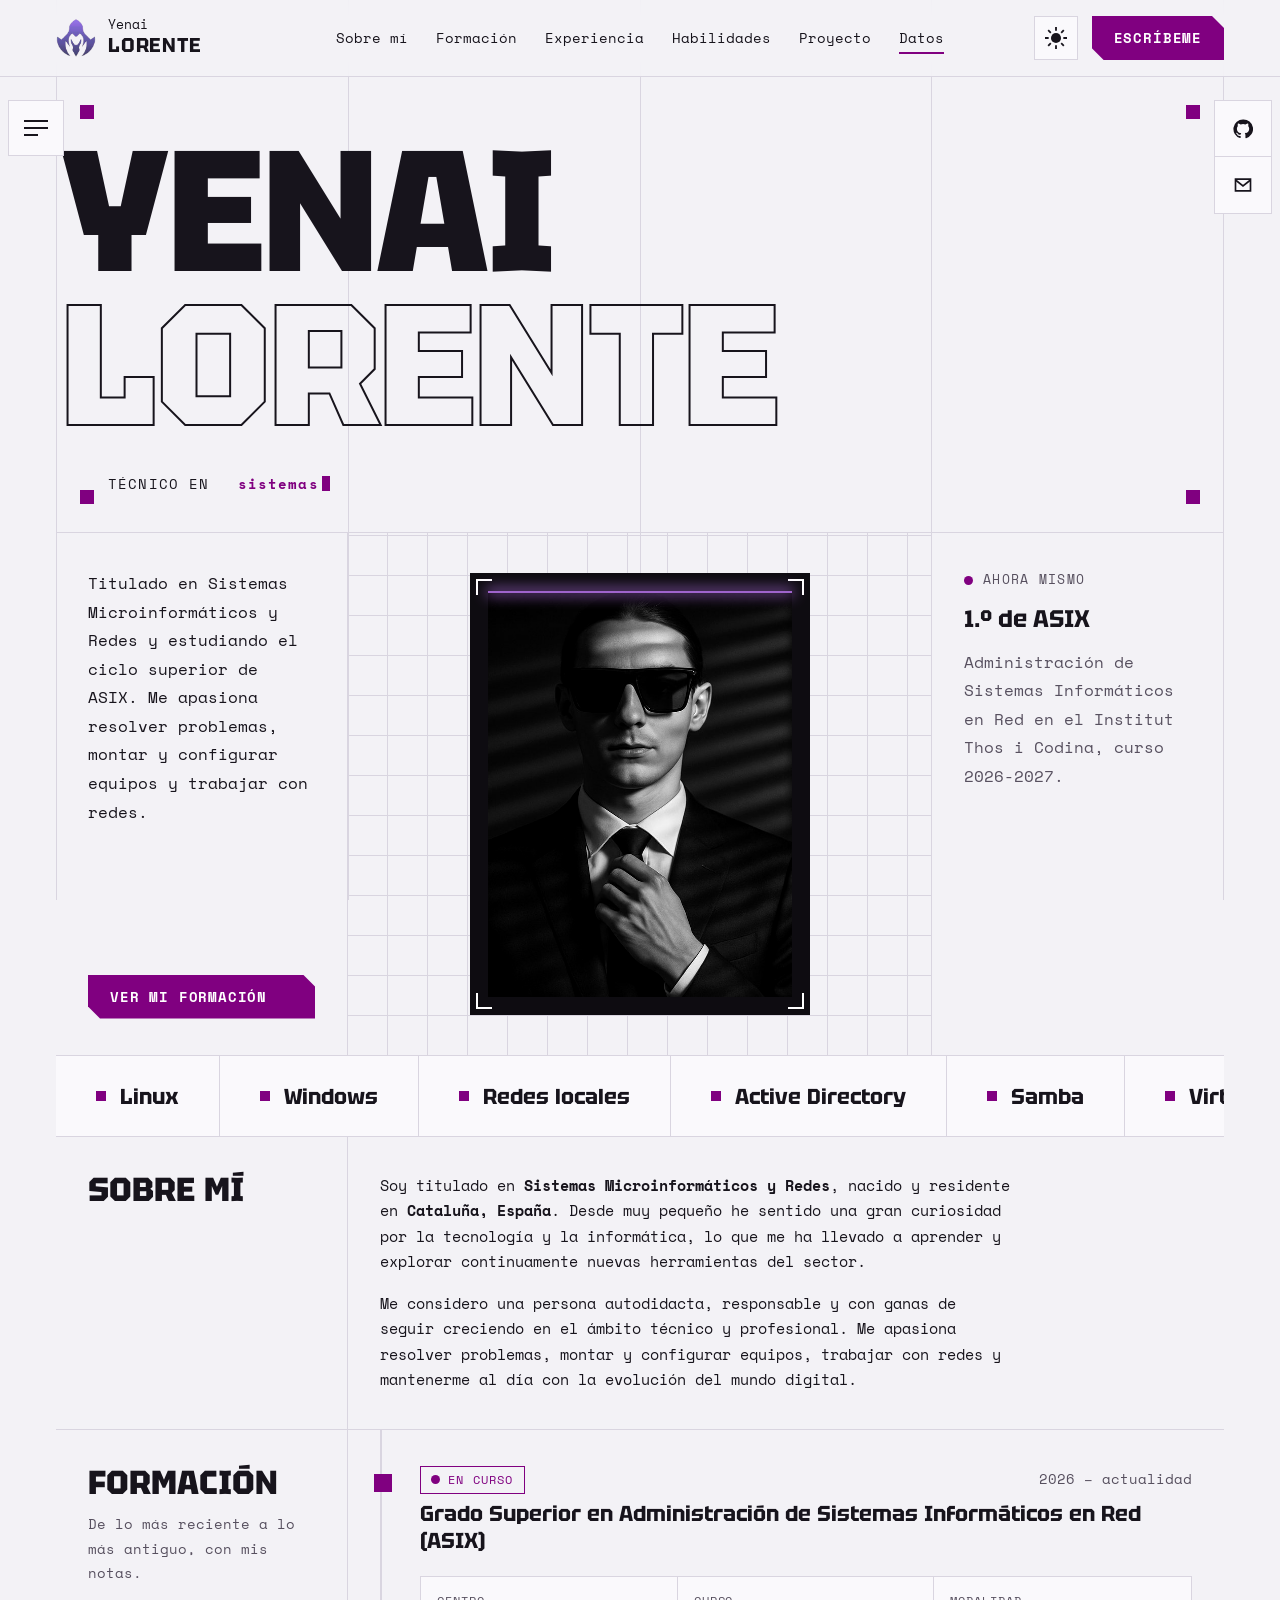
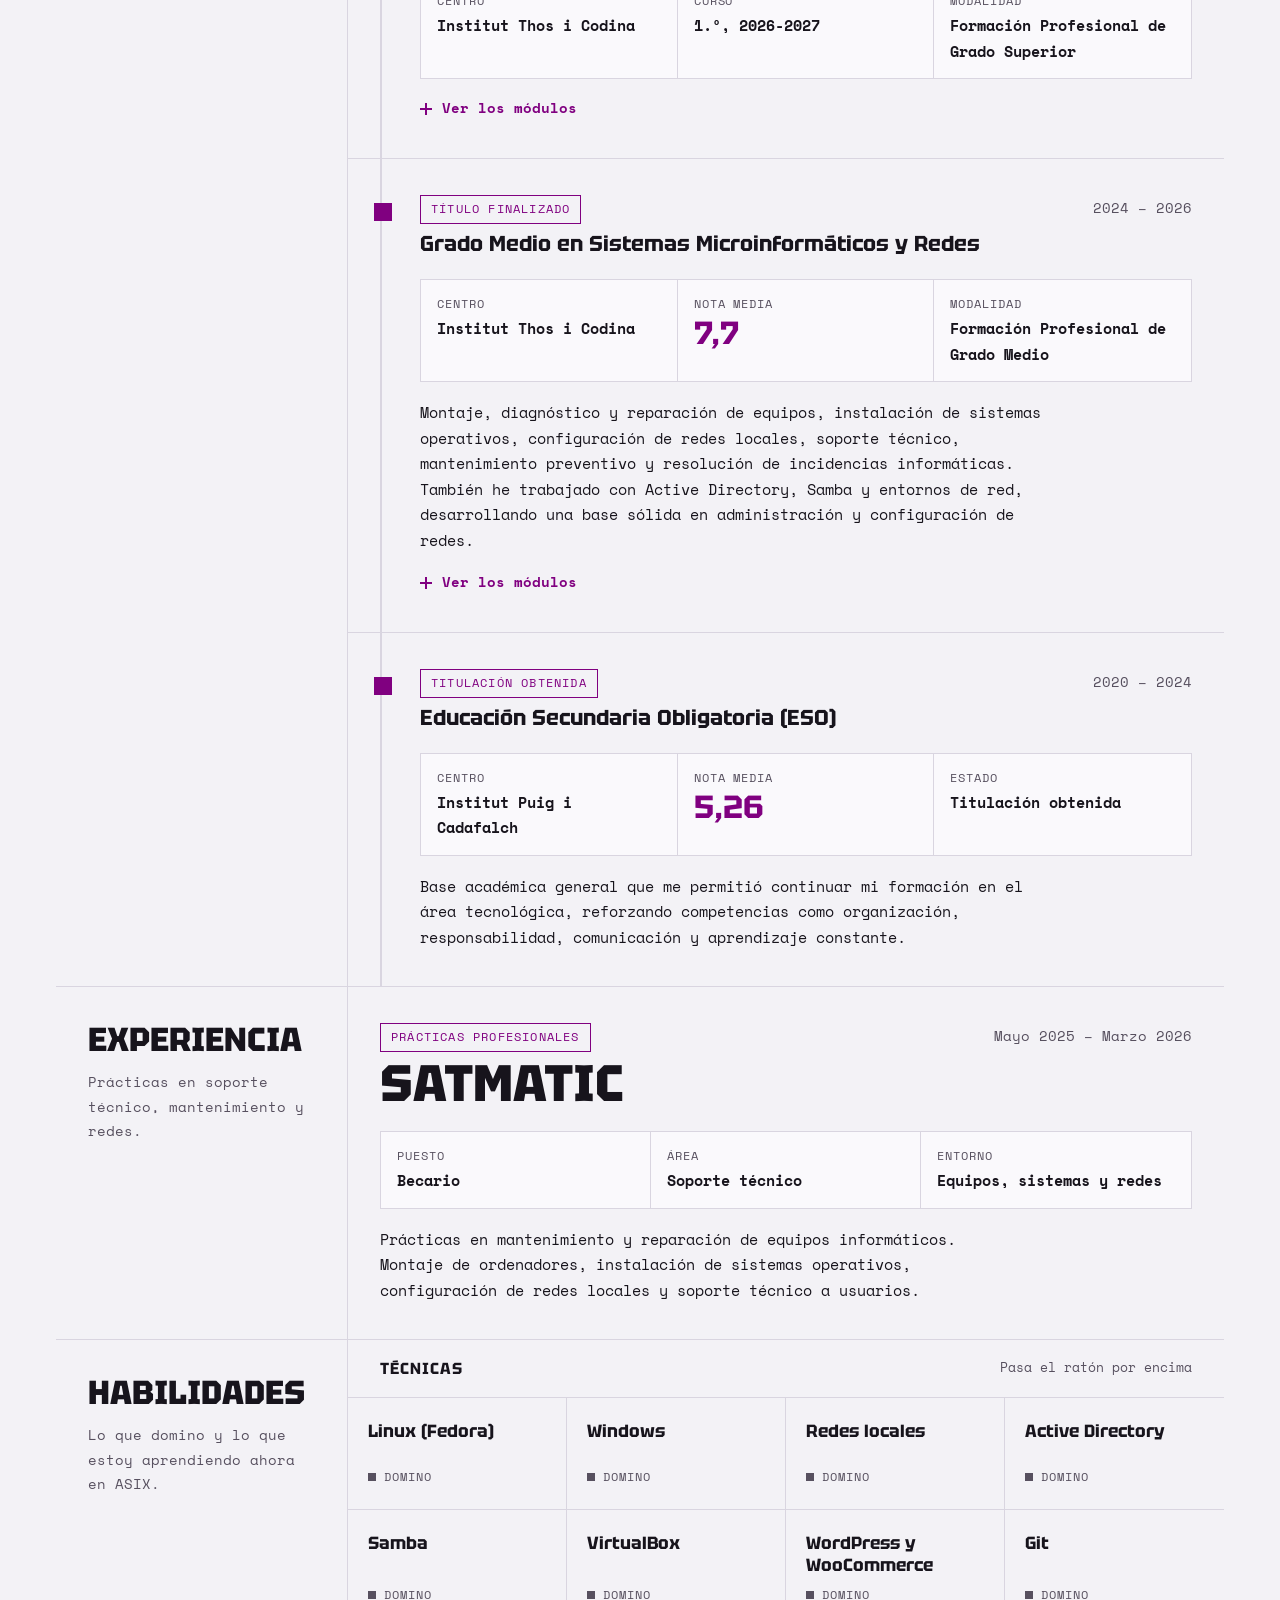
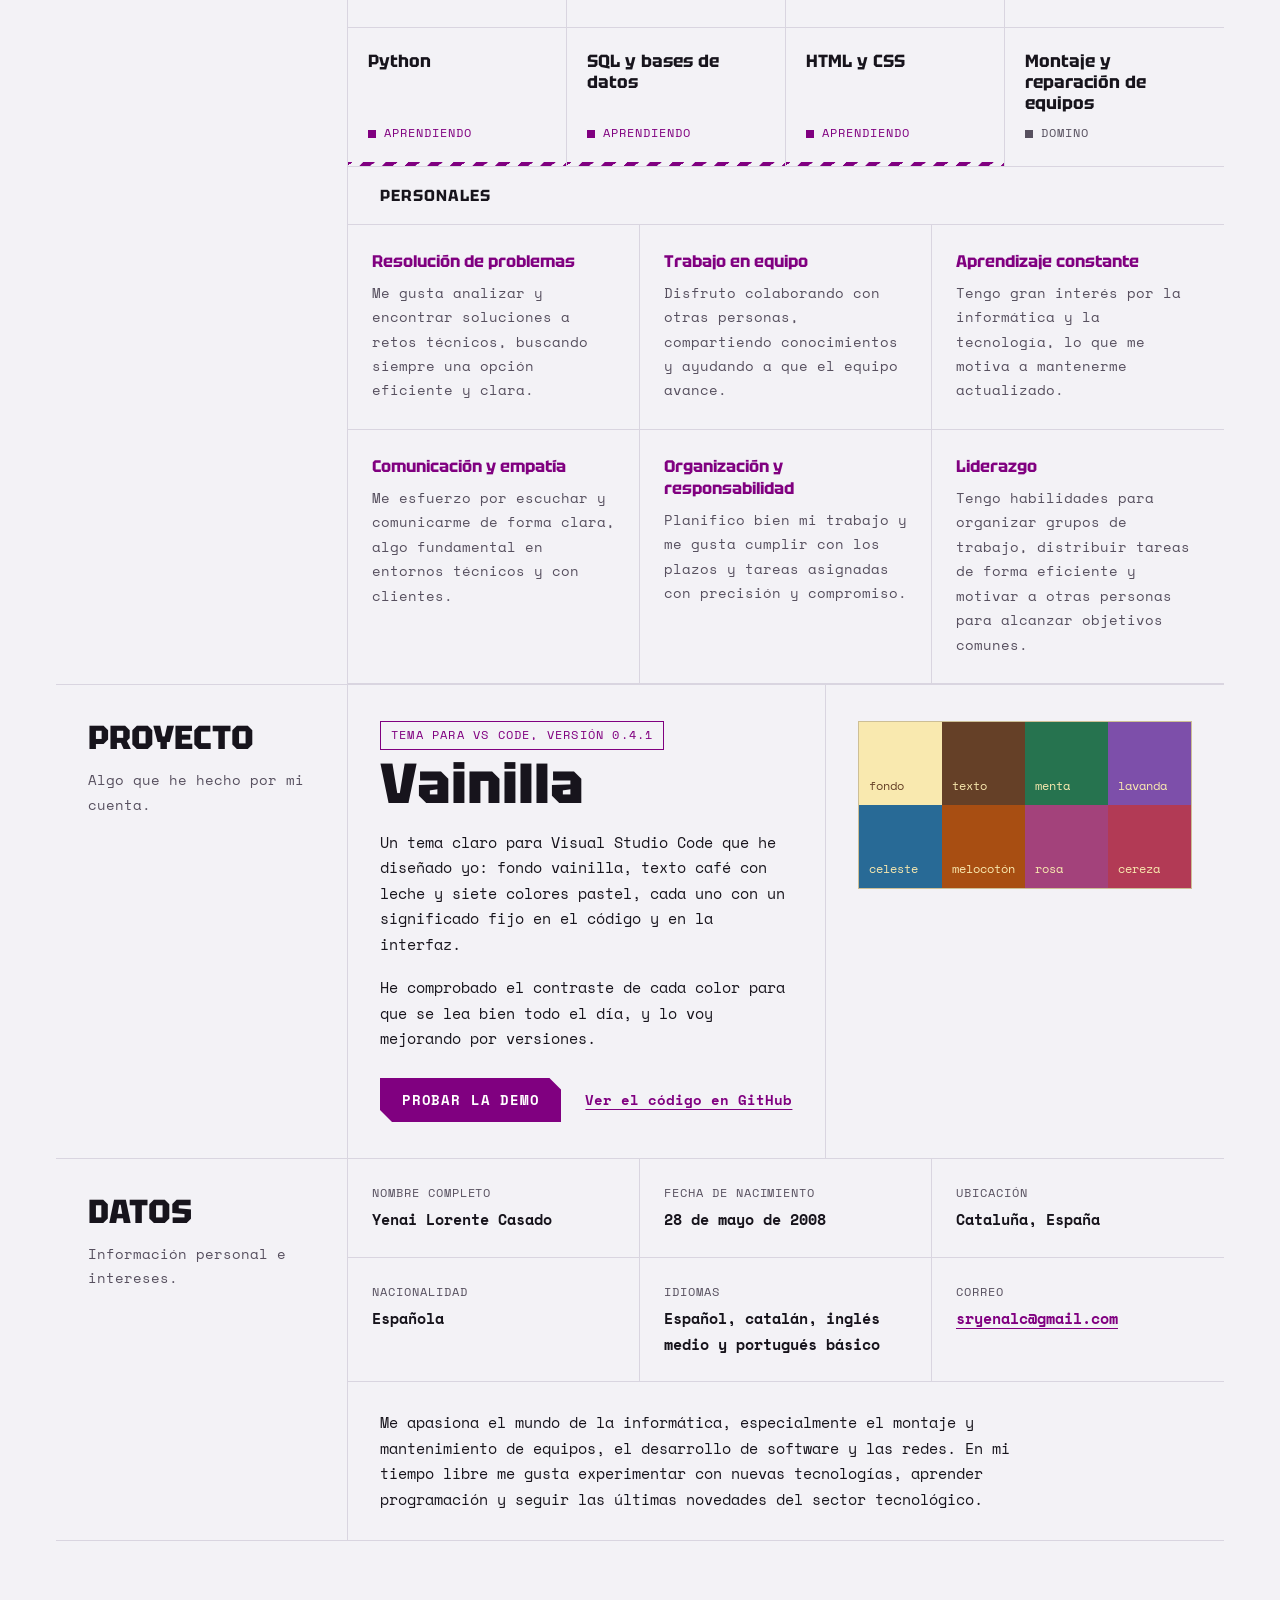
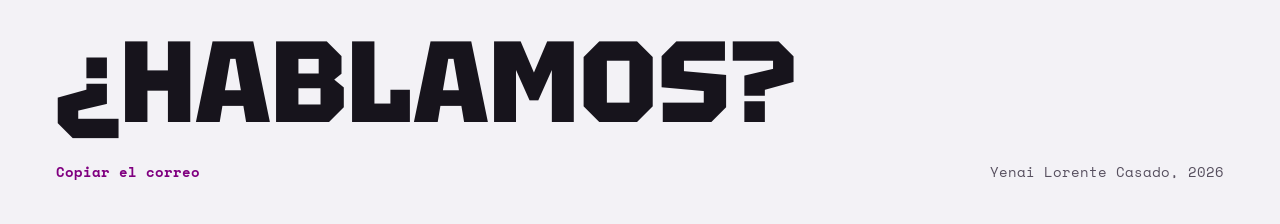
==== commit dfecef99: "Proyecto Vainilla enlazado a su demo y a GitHub" ====
--- a/index.html
+++ b/index.html
@@ -265,6 +265,10 @@
                     <h3>Vainilla</h3>
                     <p>Un tema claro para Visual Studio Code que he diseñado yo: fondo vainilla, texto café con leche y siete colores pastel, cada uno con un significado fijo en el código y en la interfaz.</p>
                     <p>He comprobado el contraste de cada color para que se lea bien todo el día, y lo voy mejorando por versiones.</p>
+                    <div class="enlaces-proyecto">
+                        <a class="boton" href="https://sryena.github.io/tema-vainilla/">PROBAR LA DEMO</a>
+                        <a class="enlace-flecha" href="https://github.com/sryena/tema-vainilla">Ver el código en GitHub</a>
+                    </div>
                 </div>
                 <div>
                     <div class="paleta" aria-label="Colores del tema Vainilla">
--- a/style.css
+++ b/style.css
@@ -265,6 +265,8 @@
   transform: scale(0); transition: transform .5s cubic-bezier(.2,1.4,.4,1); transition-delay: calc(var(--i) * .07s); }
 .paleta span:first-child { color: #654027; }
 .proyecto.visto .paleta span { transform: none; }
+.enlaces-proyecto { display: flex; flex-wrap: wrap; align-items: center; gap: 14px 24px; margin-top: 26px; }
+.enlace-flecha { font-weight: 700; font-size: .9rem; }
 
 /* Datos y contacto */
 .ficha { display: grid; grid-template-columns: repeat(3, minmax(0, 1fr)); margin: 0; }
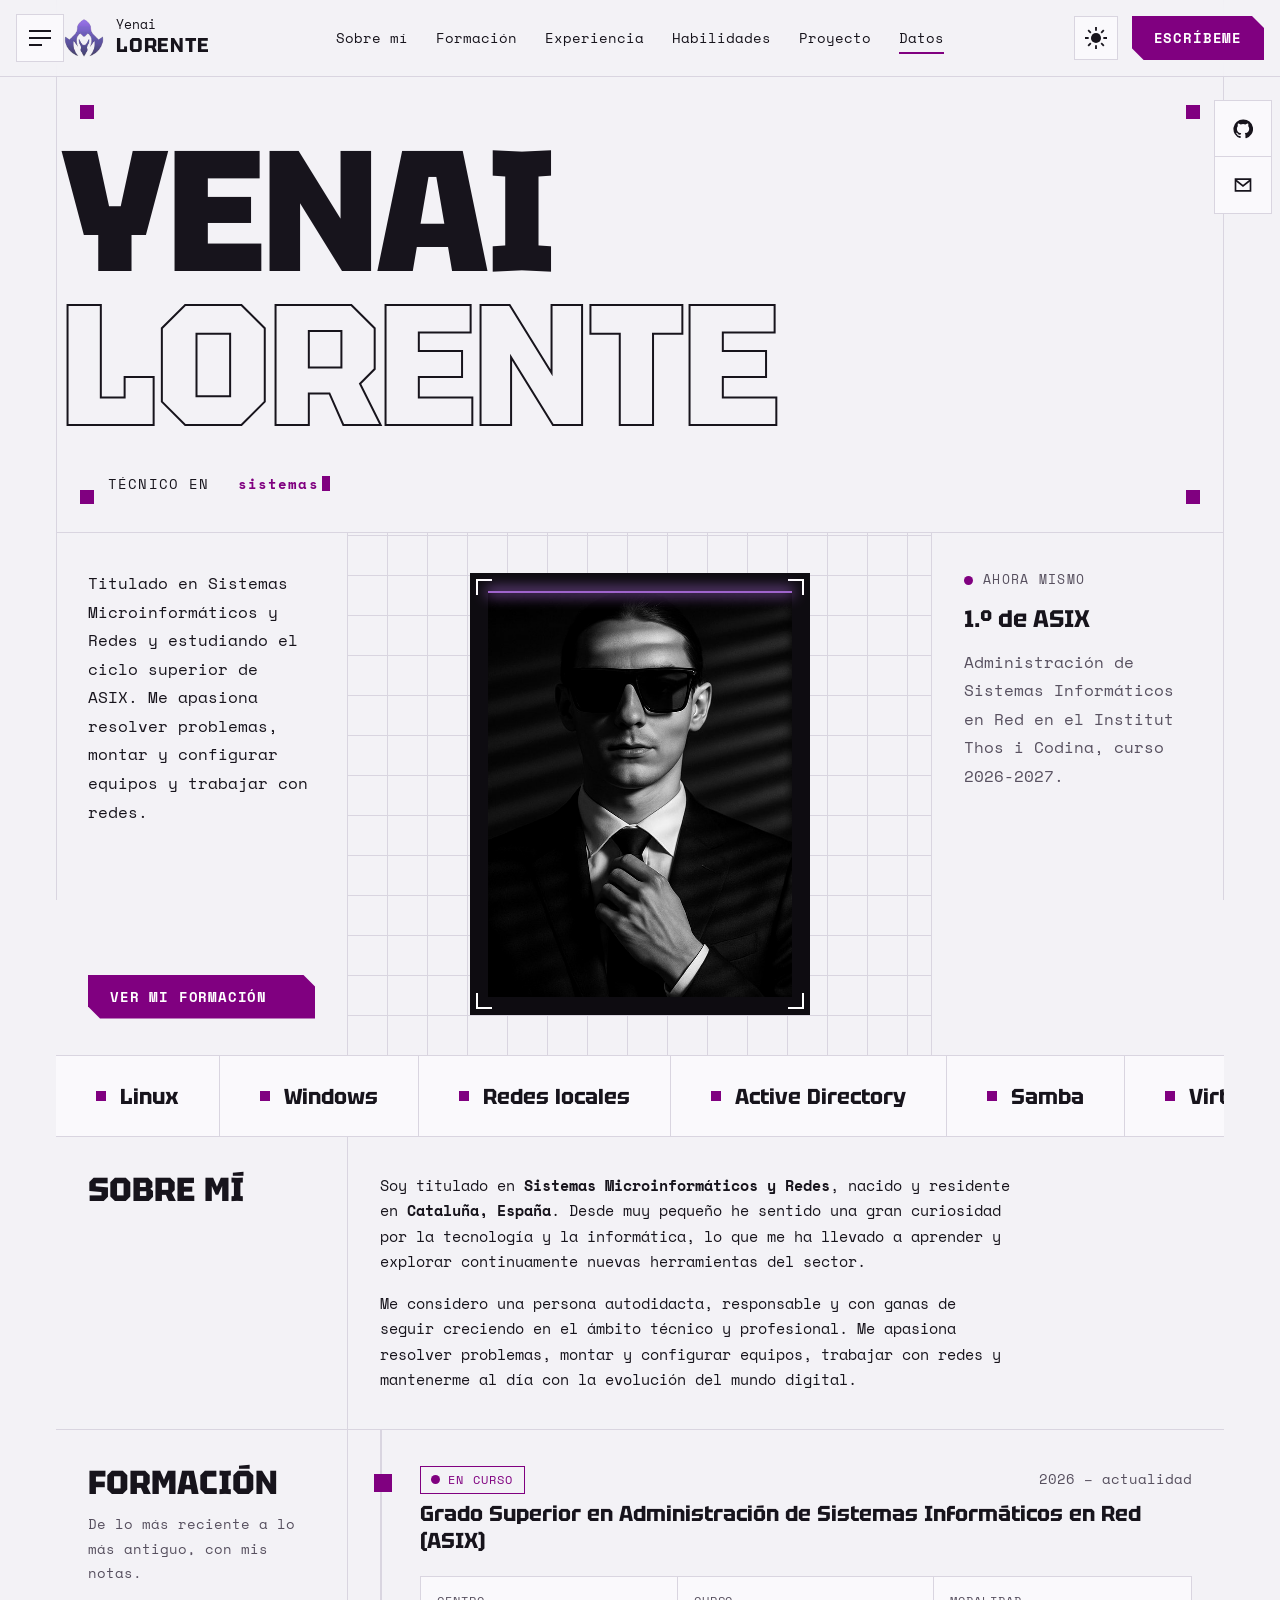
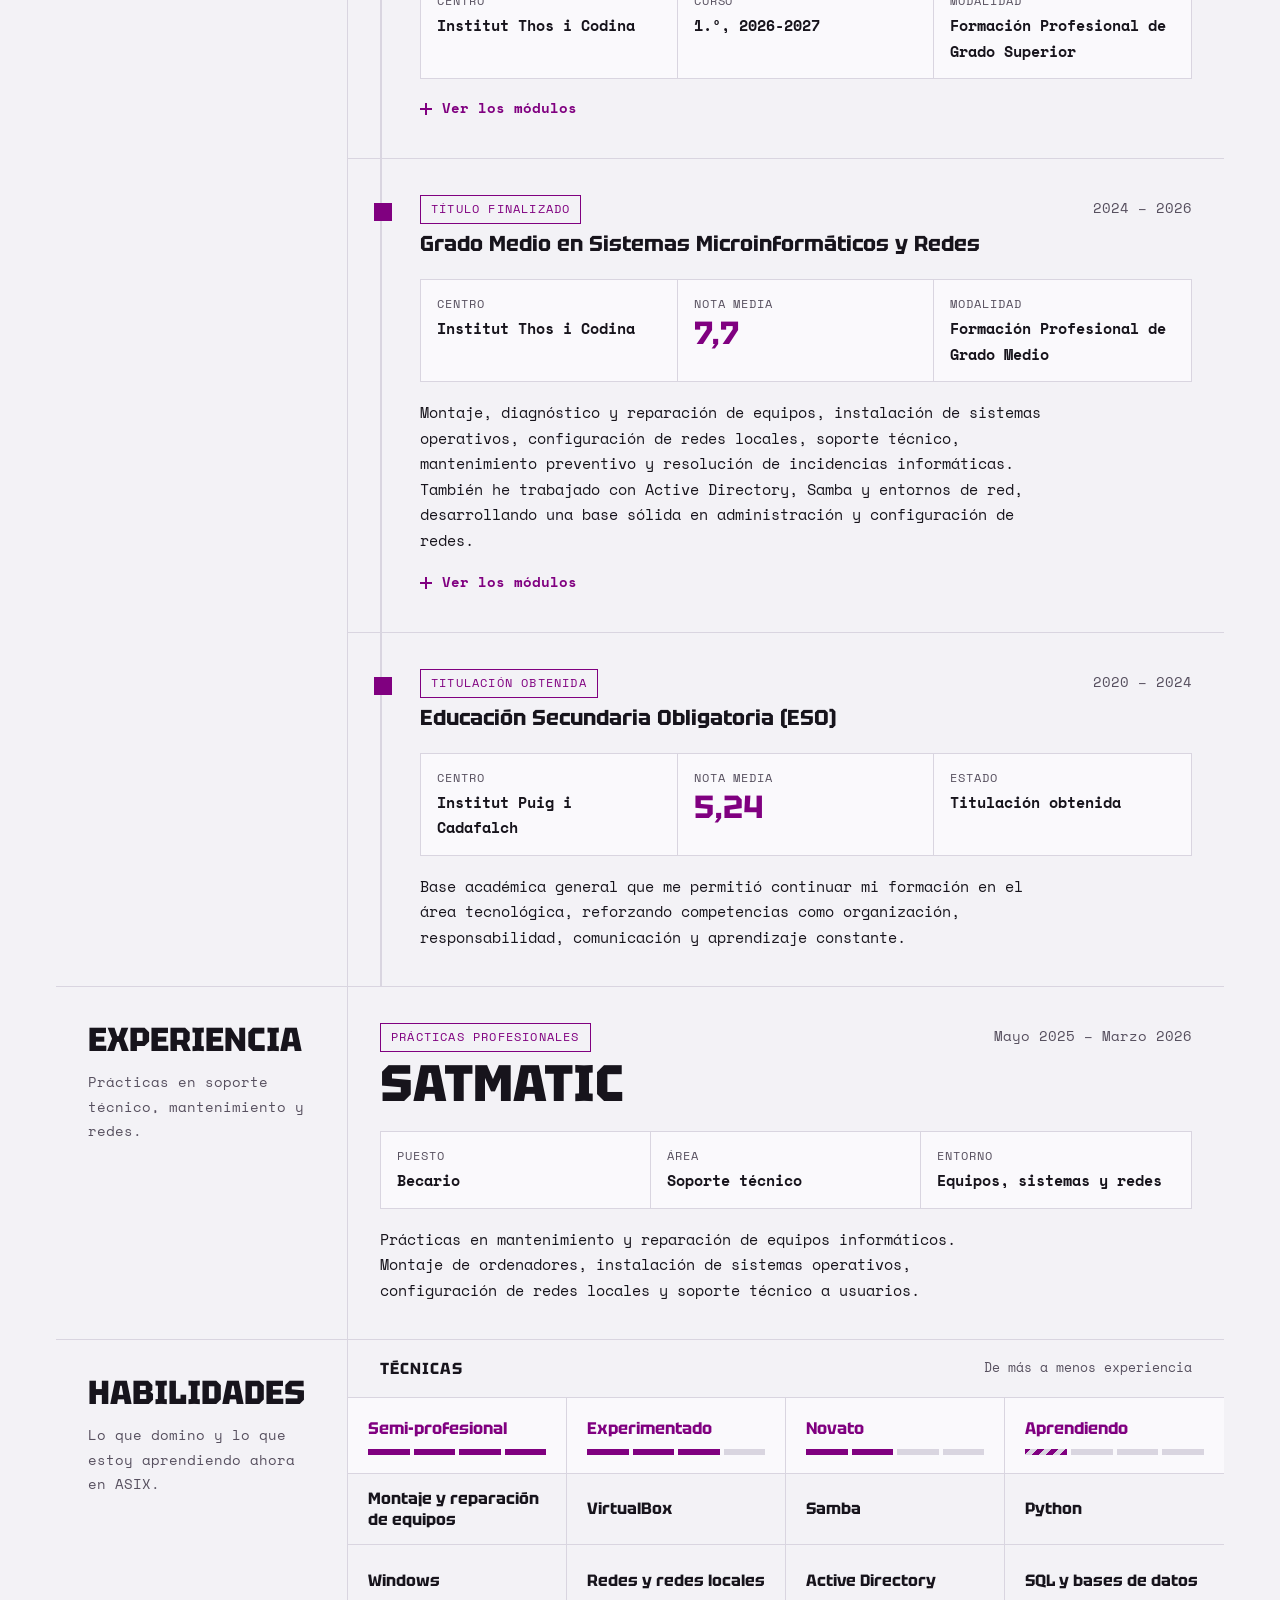
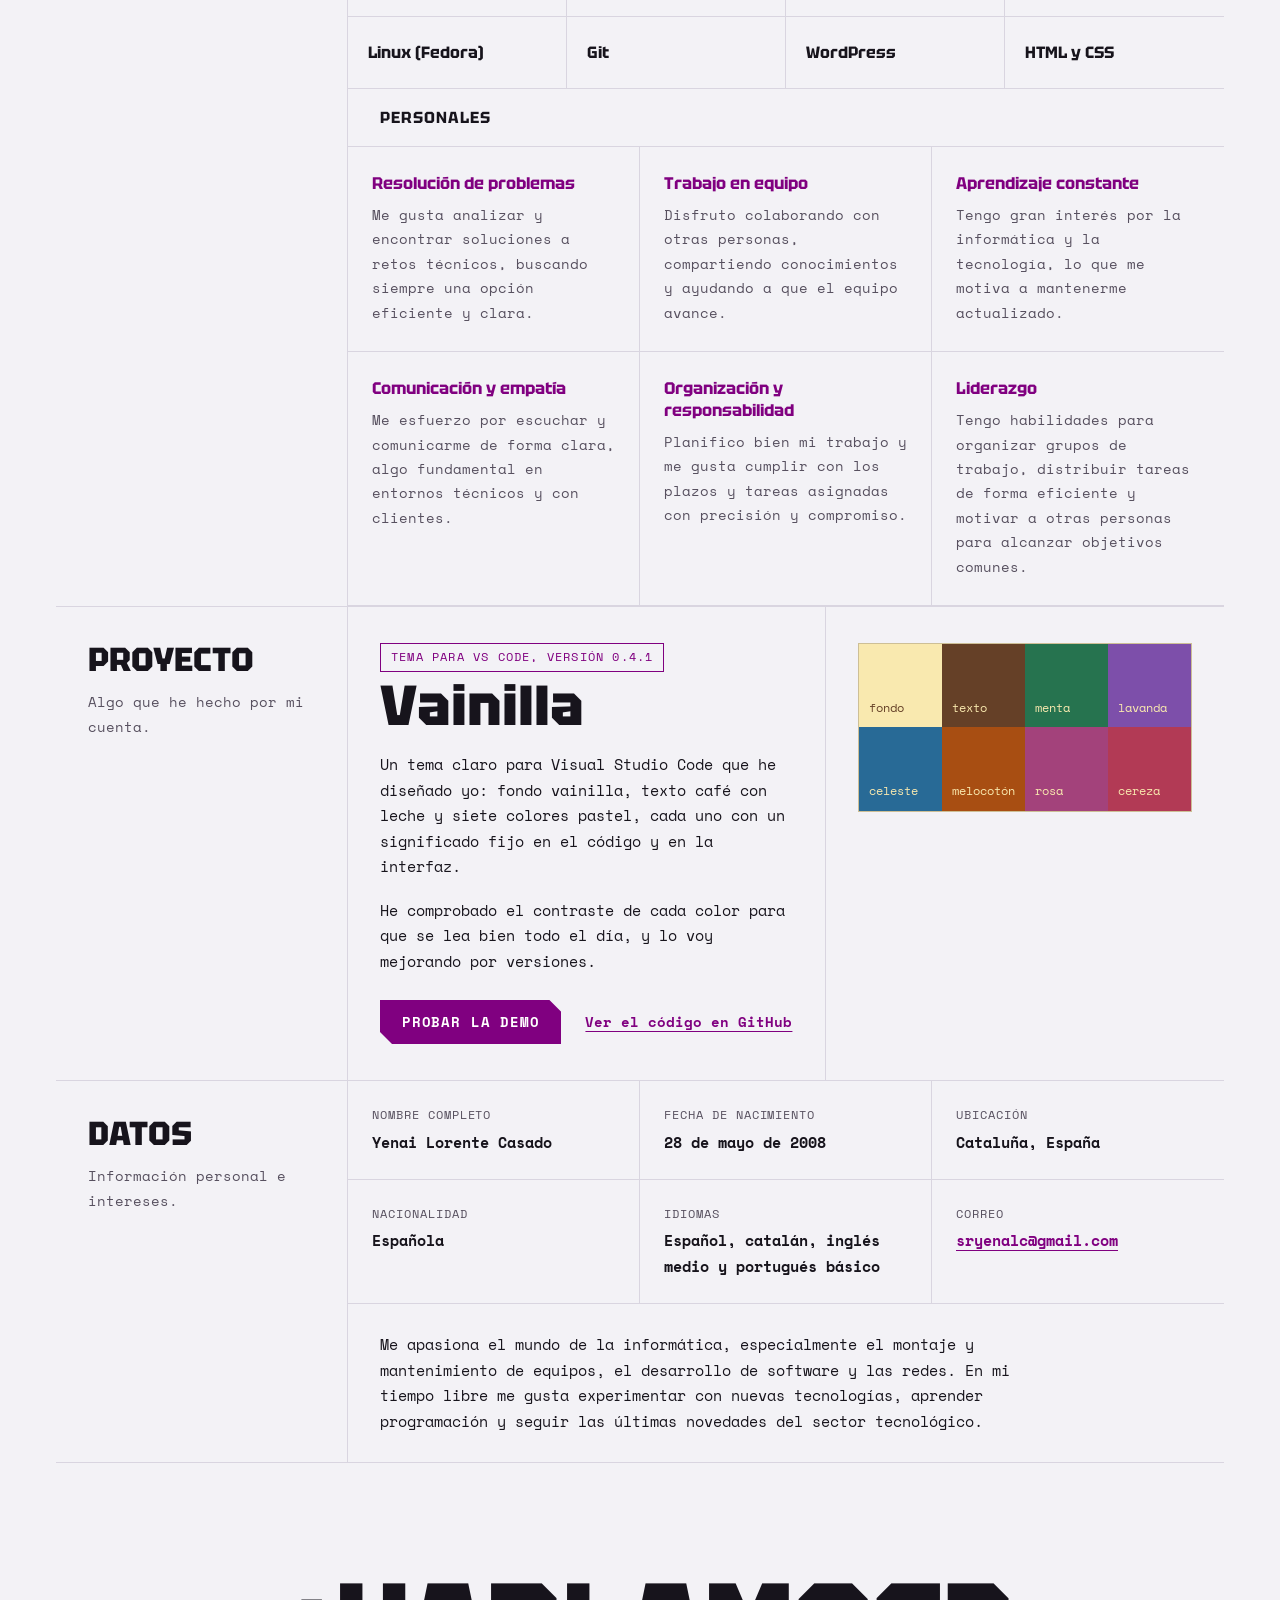
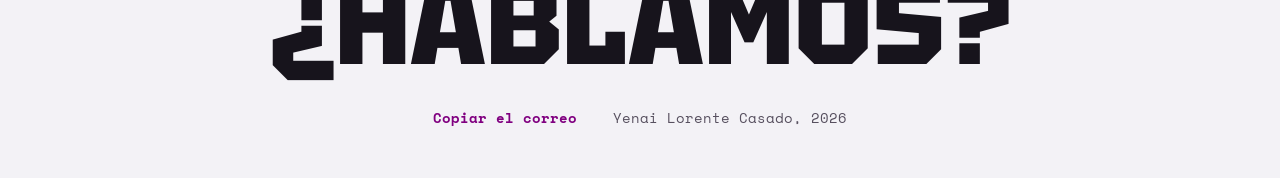
==== commit dcbf3c27: "Menú lateral desde la esquina, sin líneas sobre el texto, habilidades por niveles y pie centrado" ====
--- a/index.html
+++ b/index.html
@@ -22,14 +22,19 @@
 </head>
 <body>
     <div class="progreso" aria-hidden="true"></div>
-    <div class="reticula" aria-hidden="true"><div><span></span><span></span><span></span><span></span></div></div>
+    <div class="reticula" aria-hidden="true"><div></div></div>
 
     <header class="cabecera">
         <div class="cabecera-in">
-            <a class="marca" href="#inicio">
-                <img src="favicon.png" alt="">
-                <span>Yenai<strong>LORENTE</strong></span>
-            </a>
+            <div class="izquierda">
+                <button class="hamburguesa" id="hamburguesa" type="button" aria-expanded="false" aria-controls="menu" aria-label="Abrir el menú">
+                    <span></span><span></span><span></span>
+                </button>
+                <a class="marca" href="#inicio">
+                    <img src="favicon.png" alt="">
+                    <span>Yenai<strong>LORENTE</strong></span>
+                </a>
+            </div>
             <nav class="nav-escritorio" aria-label="Secciones">
                 <a href="#sobre-mi">Sobre mí</a>
                 <a href="#formacion">Formación</a>
@@ -53,21 +58,18 @@
         </div>
     </header>
 
-    <button class="hamburguesa" id="hamburguesa" type="button" aria-expanded="false" aria-controls="menu" aria-label="Abrir el menú">
-        <span></span><span></span><span></span>
-    </button>
-
+    <div class="velo" id="velo" aria-hidden="true"></div>
     <nav class="menu" id="menu" aria-label="Menú">
-        <ol>
-            <li><a href="#inicio" style="--i:0">Inicio <small>de vuelta arriba</small></a></li>
+        <ul>
+            <li><a href="#inicio" style="--i:0">Inicio</a></li>
             <li><a href="#sobre-mi" style="--i:1">Sobre mí</a></li>
-            <li><a href="#formacion" style="--i:2">Formación <small>ASIX, SMR y ESO</small></a></li>
+            <li><a href="#formacion" style="--i:2">Formación</a></li>
             <li><a href="#experiencia" style="--i:3">Experiencia</a></li>
             <li><a href="#habilidades" style="--i:4">Habilidades</a></li>
             <li><a href="#proyecto" style="--i:5">Proyecto</a></li>
-            <li><a href="#datos" style="--i:6">Datos y contacto</a></li>
-        </ol>
-        <p class="menu-pie">Pulsa Esc para cerrar</p>
+            <li><a href="#datos" style="--i:6">Datos</a></li>
+        </ul>
+        <a class="boton menu-boton" href="mailto:sryenalc@gmail.com">ESCRÍBEME</a>
     </nav>
 
     <aside class="social" aria-label="Contacto">
@@ -227,20 +229,40 @@
                 <p>Lo que domino y lo que estoy aprendiendo ahora en ASIX.</p>
             </div>
             <div class="celda seccion-cuerpo">
-                <h3 class="subtitulo">Técnicas <small>Pasa el ratón por encima</small></h3>
-                <div class="tecnicas">
-                    <div class="tecnica"><strong>Linux (Fedora)</strong><span class="nivel">Domino</span></div>
-                    <div class="tecnica"><strong>Windows</strong><span class="nivel">Domino</span></div>
-                    <div class="tecnica"><strong>Redes locales</strong><span class="nivel">Domino</span></div>
-                    <div class="tecnica"><strong>Active Directory</strong><span class="nivel">Domino</span></div>
-                    <div class="tecnica"><strong>Samba</strong><span class="nivel">Domino</span></div>
-                    <div class="tecnica"><strong>VirtualBox</strong><span class="nivel">Domino</span></div>
-                    <div class="tecnica"><strong>WordPress y WooCommerce</strong><span class="nivel">Domino</span></div>
-                    <div class="tecnica"><strong>Git</strong><span class="nivel">Domino</span></div>
-                    <div class="tecnica aprendiendo"><strong>Python</strong><span class="nivel">Aprendiendo</span></div>
-                    <div class="tecnica aprendiendo"><strong>SQL y bases de datos</strong><span class="nivel">Aprendiendo</span></div>
-                    <div class="tecnica aprendiendo"><strong>HTML y CSS</strong><span class="nivel">Aprendiendo</span></div>
-                    <div class="tecnica"><strong>Montaje y reparación de equipos</strong><span class="nivel">Domino</span></div>
+                <h3 class="subtitulo">Técnicas <small>De más a menos experiencia</small></h3>
+                <div class="niveles">
+                    <div class="nivel-col" style="--barras:4">
+                        <div class="nivel-cab"><strong>Semi-profesional</strong><span class="medidor" aria-hidden="true"><i></i><i></i><i></i><i></i></span></div>
+                        <ul>
+                            <li class="tecnica">Montaje y reparación de equipos</li>
+                            <li class="tecnica">Windows</li>
+                            <li class="tecnica">Linux (Fedora)</li>
+                        </ul>
+                    </div>
+                    <div class="nivel-col" style="--barras:3">
+                        <div class="nivel-cab"><strong>Experimentado</strong><span class="medidor" aria-hidden="true"><i></i><i></i><i></i><i></i></span></div>
+                        <ul>
+                            <li class="tecnica">VirtualBox</li>
+                            <li class="tecnica">Redes y redes locales</li>
+                            <li class="tecnica">Git</li>
+                        </ul>
+                    </div>
+                    <div class="nivel-col" style="--barras:2">
+                        <div class="nivel-cab"><strong>Novato</strong><span class="medidor" aria-hidden="true"><i></i><i></i><i></i><i></i></span></div>
+                        <ul>
+                            <li class="tecnica">Samba</li>
+                            <li class="tecnica">Active Directory</li>
+                            <li class="tecnica">WordPress</li>
+                        </ul>
+                    </div>
+                    <div class="nivel-col aprendiendo" style="--barras:1">
+                        <div class="nivel-cab"><strong>Aprendiendo</strong><span class="medidor" aria-hidden="true"><i></i><i></i><i></i><i></i></span></div>
+                        <ul>
+                            <li class="tecnica">Python</li>
+                            <li class="tecnica">SQL y bases de datos</li>
+                            <li class="tecnica">HTML y CSS</li>
+                        </ul>
+                    </div>
                 </div>
                 <h3 class="subtitulo">Personales</h3>
                 <div class="personales">
@@ -266,8 +288,8 @@
                     <p>Un tema claro para Visual Studio Code que he diseñado yo: fondo vainilla, texto café con leche y siete colores pastel, cada uno con un significado fijo en el código y en la interfaz.</p>
                     <p>He comprobado el contraste de cada color para que se lea bien todo el día, y lo voy mejorando por versiones.</p>
                     <div class="enlaces-proyecto">
-                        <a class="boton" href="https://sryena.github.io/tema-vainilla/">PROBAR LA DEMO</a>
-                        <a class="enlace-flecha" href="https://github.com/sryena/tema-vainilla">Ver el código en GitHub</a>
+                        <a class="boton" href="https://sryena.github.io/vanilla-vscode-theme/">PROBAR LA DEMO</a>
+                        <a class="enlace-flecha" href="https://github.com/sryena/vanilla-vscode-theme">Ver el código en GitHub</a>
                     </div>
                 </div>
                 <div>
--- a/style.css
+++ b/style.css
@@ -46,20 +46,18 @@
 .progreso { position: fixed; top: 0; left: 0; height: 3px; width: 100%; background: var(--morado);
   transform-origin: 0 50%; transform: scaleX(0); z-index: 60; }
 
-/* Rejilla de fondo: cuatro columnas de líneas finas */
+/* Rejilla de fondo: solo los dos bordes laterales del contenido */
 .reticula { position: fixed; inset: 0; pointer-events: none; z-index: 0; display: flex; justify-content: center; }
-.reticula div { width: min(var(--ancho), 100% - 112px); display: grid; grid-template-columns: repeat(4, 1fr);
-  border-inline: 1px solid var(--linea); }
-.reticula span { border-right: 1px solid var(--linea); transform-origin: top; animation: trazar 1.2s cubic-bezier(.6,0,.2,1) both; }
-.reticula span:nth-child(2) { animation-delay: .1s; } .reticula span:nth-child(3) { animation-delay: .2s; }
-.reticula span:last-child { border-right: 0; }
+.reticula div { width: min(var(--ancho), 100% - 112px); border-inline: 1px solid var(--linea);
+  transform-origin: top; animation: trazar 1.2s cubic-bezier(.6,0,.2,1) both; }
 @keyframes trazar { from { transform: scaleY(0); } }
 
 /* Cabecera */
 .cabecera { position: sticky; top: 0; z-index: 50; background: color-mix(in srgb, var(--fondo) 88%, transparent);
   backdrop-filter: blur(10px); border-bottom: 1px solid var(--linea); transition: background-color .5s; }
-.cabecera-in { width: min(var(--ancho), 100% - 112px); margin-inline: auto; display: grid;
-  grid-template-columns: 1fr auto 1fr; align-items: center; height: 76px; }
+.cabecera-in { padding: 0 16px; display: grid; grid-template-columns: 1fr auto 1fr; align-items: center; height: 76px; }
+.cabecera-in > .hamburguesa + .marca { margin-left: 14px; }
+.izquierda { display: flex; align-items: center; }
 .marca { display: flex; align-items: center; gap: 12px; color: var(--tinta); text-decoration: none; }
 .marca img { width: 40px; height: 40px; border-radius: 10px; }
 .marca span { display: grid; line-height: 1.05; font-size: .8rem; }
@@ -86,38 +84,44 @@
 .tema .astro { r: 5.5px; transition: r .6s; } [data-tema="oscuro"] .tema .astro { r: 9px; }
 .tema .sombra { transform: translate(14px, -6px); transition: transform .6s; } [data-tema="oscuro"] .tema .sombra { transform: translate(6px, -2px); }
 
-/* Hamburguesa: tres barras que se convierten en X; vive en la casilla de la izquierda */
-.hamburguesa { position: fixed; left: max(8px, calc((100vw - var(--ancho)) / 2 - 48px)); top: 100px; z-index: 70;
-  width: 56px; height: 56px; background: var(--celda); border: 1px solid var(--linea); cursor: pointer;
-  display: grid; place-items: center; transition: background-color .3s, border-color .3s; }
+/* Hamburguesa: tres barras que se convierten en X, en la esquina izquierda de la cabecera */
+.hamburguesa { position: relative; flex: none; width: 48px; height: 48px; background: var(--celda); border: 1px solid var(--linea);
+  cursor: pointer; display: grid; place-items: center; transition: background-color .3s, border-color .3s; }
 .hamburguesa:hover { border-color: var(--morado); }
-.hamburguesa span { position: absolute; width: 24px; height: 2px; background: var(--tinta); transition: transform .45s cubic-bezier(.6,0,.2,1), opacity .3s, width .3s, background-color .3s; }
+.hamburguesa span { position: absolute; width: 22px; height: 2px; background: var(--tinta);
+  transition: transform .45s cubic-bezier(.6,0,.2,1), opacity .3s, width .3s, background-color .3s; }
 .hamburguesa span:nth-child(1) { transform: translateY(-7px); }
-.hamburguesa span:nth-child(3) { transform: translateY(7px); width: 14px; margin-left: -10px; }
-.hamburguesa:hover span:nth-child(3) { width: 24px; margin-left: 0; }
+.hamburguesa span:nth-child(3) { transform: translateY(7px); width: 13px; margin-left: -9px; }
+.hamburguesa:hover span:nth-child(3) { width: 22px; margin-left: 0; }
 .hamburguesa[aria-expanded="true"] { background: var(--morado); border-color: var(--morado); }
 .hamburguesa[aria-expanded="true"] span { background: var(--sobre-morado); }
 .hamburguesa[aria-expanded="true"] span:nth-child(1) { transform: rotate(45deg); }
-.hamburguesa[aria-expanded="true"] span:nth-child(2) { opacity: 0; transform: translateX(-10px); }
-.hamburguesa[aria-expanded="true"] span:nth-child(3) { transform: rotate(-45deg); width: 24px; margin-left: 0; }
-
-/* Menú a pantalla completa: se abre en círculo desde la hamburguesa */
-.menu { position: fixed; inset: 0; z-index: 65; background: var(--fondo); display: grid; place-items: center;
-  clip-path: circle(0 at var(--origen-x, 36px) var(--origen-y, 128px)); visibility: hidden;
-  transition: clip-path .7s cubic-bezier(.7,0,.2,1), visibility 0s .7s, background-color .5s; }
-.menu.abierto { clip-path: circle(150% at var(--origen-x, 36px) var(--origen-y, 128px)); visibility: visible;
-  transition: clip-path .7s cubic-bezier(.7,0,.2,1), visibility 0s, background-color .5s; }
-.menu ol { list-style: none; margin: 0; padding: 0; display: grid; gap: 6px; }
-.menu li { overflow: hidden; }
-.menu a { display: flex; align-items: baseline; gap: 18px; font: 800 clamp(2rem, 6vw, 4.2rem)/1.15 var(--display); color: var(--tinta);
-  text-decoration: none; transform: translateY(110%); transition: transform .5s cubic-bezier(.2,.8,.2,1), color .25s; }
-.menu.abierto a { transform: none; transition-delay: calc(.25s + var(--i) * .06s), 0s; }
-.menu a small { font: 400 .9rem var(--mono); color: var(--suave); }
-.menu a:hover { color: var(--morado); }
-.menu-pie { position: absolute; bottom: 28px; left: 0; right: 0; text-align: center; color: var(--suave); font-size: .85rem; }
+.hamburguesa[aria-expanded="true"] span:nth-child(2) { opacity: 0; transform: translateX(-8px); }
+.hamburguesa[aria-expanded="true"] span:nth-child(3) { transform: rotate(-45deg); width: 22px; margin-left: 0; }
+
+/* Menú: panel que sale por la izquierda, debajo de la cabecera */
+.velo { position: fixed; inset: 77px 0 0; z-index: 44; background: color-mix(in srgb, var(--fondo) 55%, transparent);
+  opacity: 0; pointer-events: none; transition: opacity .4s; }
+.velo.abierto { opacity: 1; pointer-events: auto; }
+.menu { position: fixed; top: 77px; left: 0; bottom: 0; z-index: 45; width: min(320px, 86vw); background: var(--celda);
+  border-right: 1px solid var(--linea); padding: 22px 0 28px; display: flex; flex-direction: column; justify-content: space-between;
+  transform: translateX(-101%); visibility: hidden;
+  transition: transform .55s cubic-bezier(.7,0,.2,1), visibility 0s .55s, background-color .5s; }
+.menu.abierto { transform: none; visibility: visible; transition: transform .55s cubic-bezier(.7,0,.2,1), visibility 0s, background-color .5s; }
+.menu ul { list-style: none; margin: 0; padding: 0; }
+.menu li { border-bottom: 1px solid var(--linea); overflow: hidden; }
+.menu li:first-child { border-top: 1px solid var(--linea); }
+.menu a:not(.boton) { display: flex; align-items: center; gap: 12px; padding: 14px 24px; font: 700 1.25rem/1.2 var(--display);
+  color: var(--tinta); text-decoration: none; opacity: 0; transform: translateX(-24px);
+  transition: opacity .35s, transform .45s cubic-bezier(.2,.8,.2,1), color .25s, background-color .25s; }
+.menu a:not(.boton)::before { content: ""; width: 8px; height: 8px; background: var(--morado); transform: scale(0); transition: transform .3s; }
+.menu.abierto a:not(.boton) { opacity: 1; transform: none; transition-delay: calc(.15s + var(--i) * .05s), calc(.15s + var(--i) * .05s), 0s, 0s; }
+.menu a:not(.boton):hover, .menu a[aria-current="true"] { color: var(--morado); background: var(--morado-claro); }
+.menu a:not(.boton):hover::before, .menu a[aria-current="true"]::before { transform: none; }
+.menu-boton { margin: 22px 24px 0; justify-content: center; }
 
 /* Barra social a la derecha */
-.social { position: fixed; right: max(8px, calc((100vw - var(--ancho)) / 2 - 48px)); top: 100px; z-index: 40;
+.social { position: fixed; right: max(8px, calc((100vw - var(--ancho)) / 2 - 64px)); top: 100px; z-index: 40;
   display: grid; border: 1px solid var(--linea); background: var(--celda); transition: background-color .5s; }
 .social a { width: 56px; height: 56px; display: grid; place-items: center; color: var(--tinta); border-bottom: 1px solid var(--linea);
   transition: color .25s, background-color .25s; }
@@ -231,22 +235,31 @@
 .subtitulo { margin: 0; padding: 18px 32px; border-bottom: 1px solid var(--linea); font: 700 1rem var(--display); text-transform: uppercase;
   letter-spacing: .06em; display: flex; justify-content: space-between; gap: 12px; flex-wrap: wrap; }
 .subtitulo small { font: 400 .8rem var(--mono); text-transform: none; letter-spacing: 0; color: var(--suave); }
-.tecnicas { display: grid; grid-template-columns: repeat(4, minmax(0, 1fr)); }
-.tecnica { position: relative; padding: 22px 20px; border-right: 1px solid var(--linea); border-bottom: 1px solid var(--linea);
-  overflow: hidden; isolation: isolate; min-height: 112px; display: grid; align-content: space-between; gap: 10px; transition: color .3s; }
-.tecnica:nth-child(4n) { border-right: 0; }
+.niveles { display: grid; grid-template-columns: repeat(4, minmax(0, 1fr)); }
+.nivel-col { border-right: 1px solid var(--linea); }
+.nivel-col:last-child { border-right: 0; }
+.nivel-cab { display: grid; gap: 10px; padding: 20px 20px 18px; border-bottom: 1px solid var(--linea); background: var(--celda);
+  transition: background-color .5s; }
+.nivel-cab strong { font: 700 1.05rem/1.2 var(--display); color: var(--morado); }
+.medidor { display: grid; grid-template-columns: repeat(4, 1fr); gap: 4px; }
+.medidor i { height: 6px; background: var(--linea); }
+.medidor i:nth-child(-n + 4) { background: linear-gradient(var(--morado), var(--morado)) 0 0 / 0 100% no-repeat, var(--linea);
+  transition: background-size .5s cubic-bezier(.6,0,.2,1); }
+.medidor i:nth-child(2) { transition-delay: .1s; } .medidor i:nth-child(3) { transition-delay: .2s; } .medidor i:nth-child(4) { transition-delay: .3s; }
+.niveles.visto .nivel-col[style*="--barras:4"] .medidor i,
+.niveles.visto .nivel-col[style*="--barras:3"] .medidor i:nth-child(-n + 3),
+.niveles.visto .nivel-col[style*="--barras:2"] .medidor i:nth-child(-n + 2),
+.niveles.visto .nivel-col[style*="--barras:1"] .medidor i:nth-child(1) { background-size: 100% 100%; }
+.nivel-col ul { list-style: none; margin: 0; padding: 0; }
+.tecnica { position: relative; min-height: 4.4em; display: flex; align-items: center; padding: 14px 20px; border-bottom: 1px solid var(--linea); overflow: hidden; isolation: isolate;
+  font: 700 1.02rem/1.3 var(--display); transition: color .3s; }
 .tecnica::before { content: ""; position: absolute; inset: 0; z-index: -1; background: var(--morado); transform: translateY(101%);
   transition: transform .45s cubic-bezier(.6,0,.2,1); }
 .tecnica:hover::before { transform: none; }
-.tecnica:hover, .tecnica:hover .nivel { color: var(--sobre-morado); }
-.tecnica strong { font: 700 1.1rem/1.2 var(--display); }
-.nivel { font-size: .75rem; text-transform: uppercase; letter-spacing: .08em; color: var(--suave); display: flex; align-items: center; gap: 8px; }
-.nivel::before { content: ""; width: 8px; height: 8px; background: currentColor; }
-.tecnica.aprendiendo .nivel { color: var(--morado); }
-.tecnica.aprendiendo::after { content: ""; position: absolute; left: 0; bottom: 0; height: 4px; width: 100%;
-  background: repeating-linear-gradient(-45deg, var(--morado) 0 8px, transparent 8px 16px); background-size: 22.6px 4px;
+.tecnica:hover { color: var(--sobre-morado); }
+.nivel-col.aprendiendo .medidor i:first-child { background: repeating-linear-gradient(-45deg, var(--morado) 0 5px, transparent 5px 10px) 0 0 / 14.1px 6px, var(--linea);
   animation: carga 1s linear infinite; }
-@keyframes carga { to { background-position: 22.6px 0; } }
+@keyframes carga { to { background-position: 14.1px 0, 0 0; } }
 .personales { display: grid; grid-template-columns: repeat(3, minmax(0, 1fr)); }
 .personal { padding: 26px 24px; border-right: 1px solid var(--linea); border-bottom: 1px solid var(--linea); transition: background-color .3s; }
 .personal:nth-child(3n) { border-right: 0; }
@@ -276,12 +289,12 @@
 .ficha dd { margin: 4px 0 0; font-weight: 700; overflow-wrap: anywhere; }
 .intereses { padding: 28px 32px; margin: 0; max-width: 80ch; }
 
-.pie { padding: 90px 0 40px; display: grid; gap: 26px; }
+.pie { padding: 110px 32px 48px; display: grid; gap: 30px; justify-items: center; text-align: center; }
 .pie h2 { margin: 0; font: 800 clamp(2.6rem, 9vw, 8rem)/.9 var(--display); text-transform: uppercase; }
 .pie h2 a { color: inherit; text-decoration: none; background: linear-gradient(var(--morado), var(--morado)) 0 100% / 0 6px no-repeat;
   transition: background-size .5s; }
 .pie h2 a:hover { background-size: 100% 6px; }
-.pie-fila { display: flex; flex-wrap: wrap; justify-content: space-between; gap: 14px; color: var(--suave); font-size: .85rem; }
+.pie-fila { display: flex; flex-wrap: wrap; justify-content: center; gap: 12px 36px; color: var(--suave); font-size: .85rem; }
 .copiar { all: unset; cursor: pointer; color: var(--morado); font-weight: 700; }
 .copiar:focus-visible { outline: 2px solid var(--morado); outline-offset: 3px; }
 
@@ -293,15 +306,14 @@
 @media (max-width: 1100px) {
   .nav-escritorio { display: none; }
   .cabecera-in { grid-template-columns: 1fr auto; }
-  .tecnicas { grid-template-columns: repeat(2, minmax(0, 1fr)); }
-  .tecnica:nth-child(4n) { border-right: 1px solid var(--linea); } .tecnica:nth-child(2n) { border-right: 0; }
+  .niveles { grid-template-columns: repeat(2, minmax(0, 1fr)); }
+  .nivel-col:nth-child(2) { border-right: 0; }
+  .cabecera-in { grid-template-columns: 1fr auto; }
 }
 @media (max-width: 860px) {
-  .reticula div, .cabecera-in, main, .pie { width: calc(100% - 32px); }
-  .reticula div { grid-template-columns: 1fr 1fr; } .reticula span:nth-child(n+3) { display: none; }
-  .hamburguesa { left: auto; right: 16px; top: 10px; }
+  .reticula div, main, .pie { width: calc(100% - 32px); }
+  .pie { padding-inline: 8px; }
   .social { display: none; }
-  .cabecera-in { padding-right: 70px; }
   .fila { grid-template-columns: 1fr; }
   .celda, .foto, .seccion-titulo, .seccion-cuerpo { grid-column: auto; border-right: 0; border-bottom: 1px solid var(--linea); }
   .seccion-cuerpo { border-bottom: 0; }
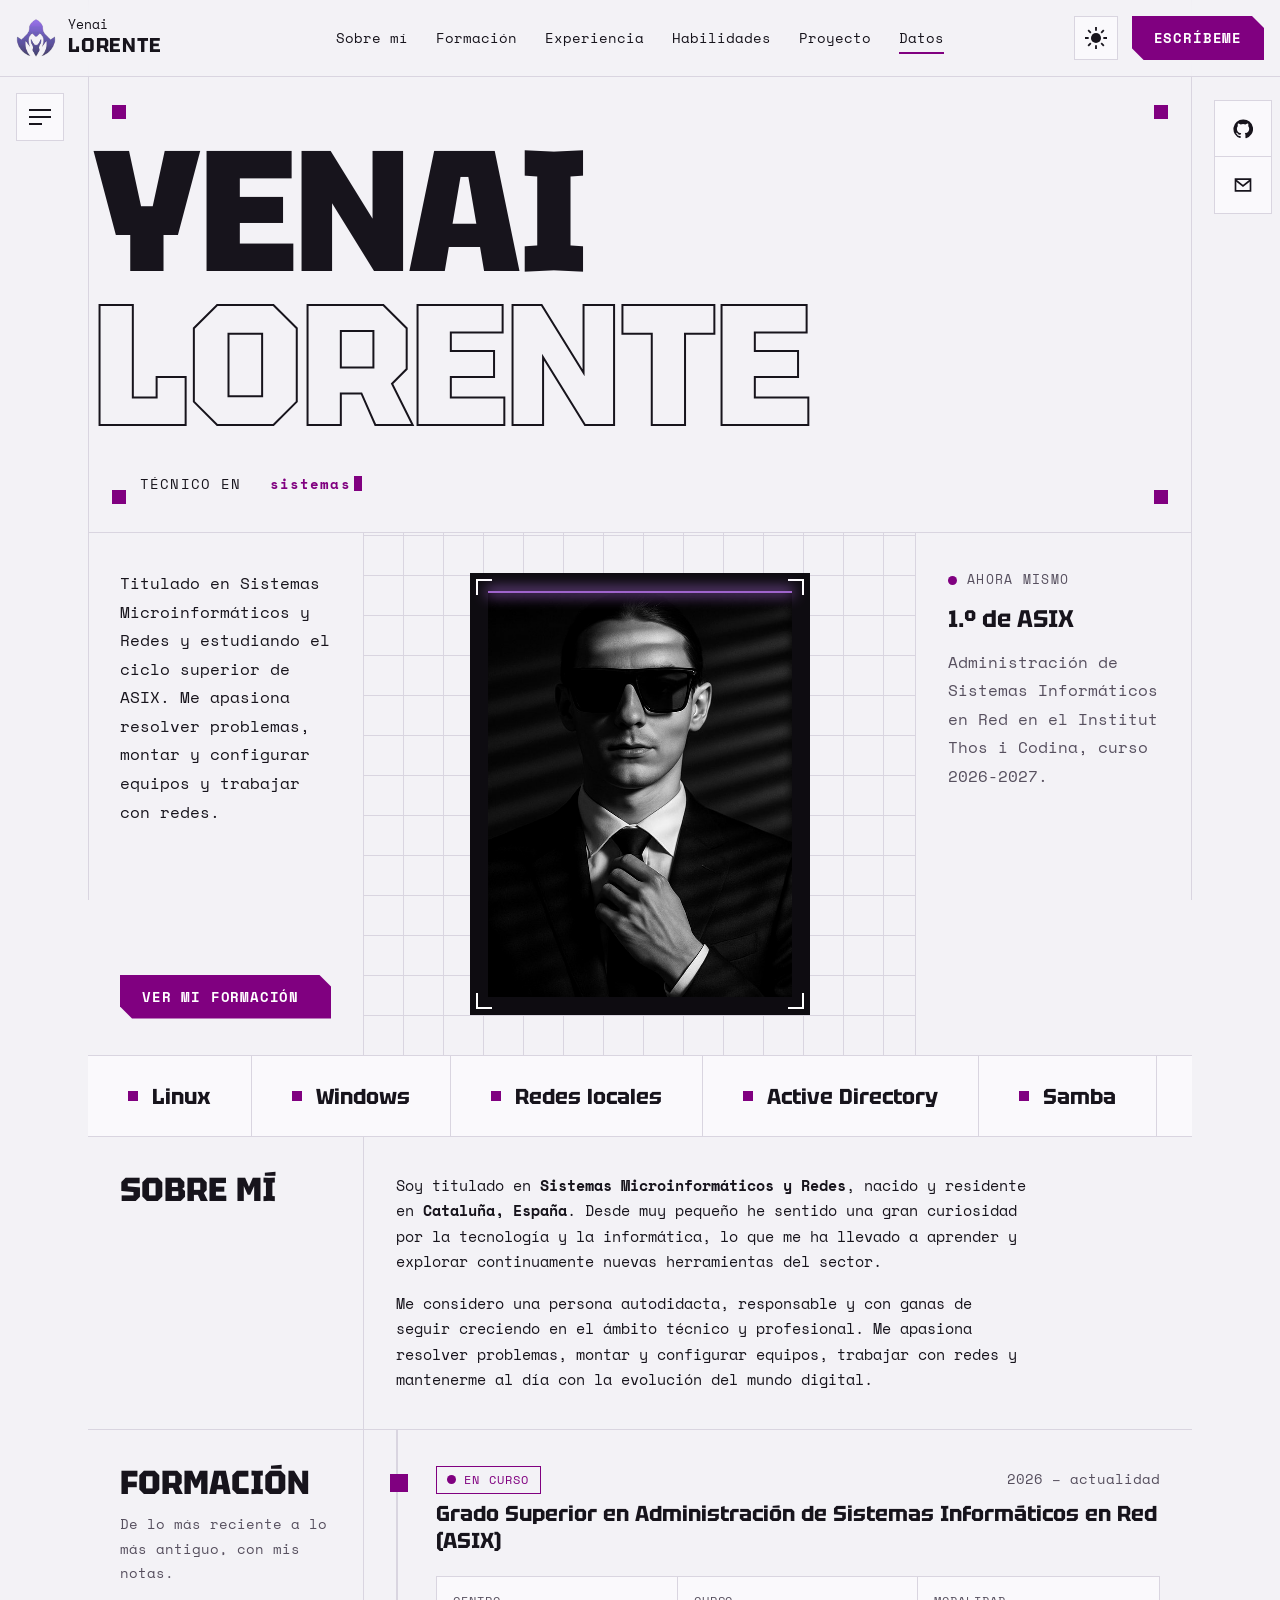
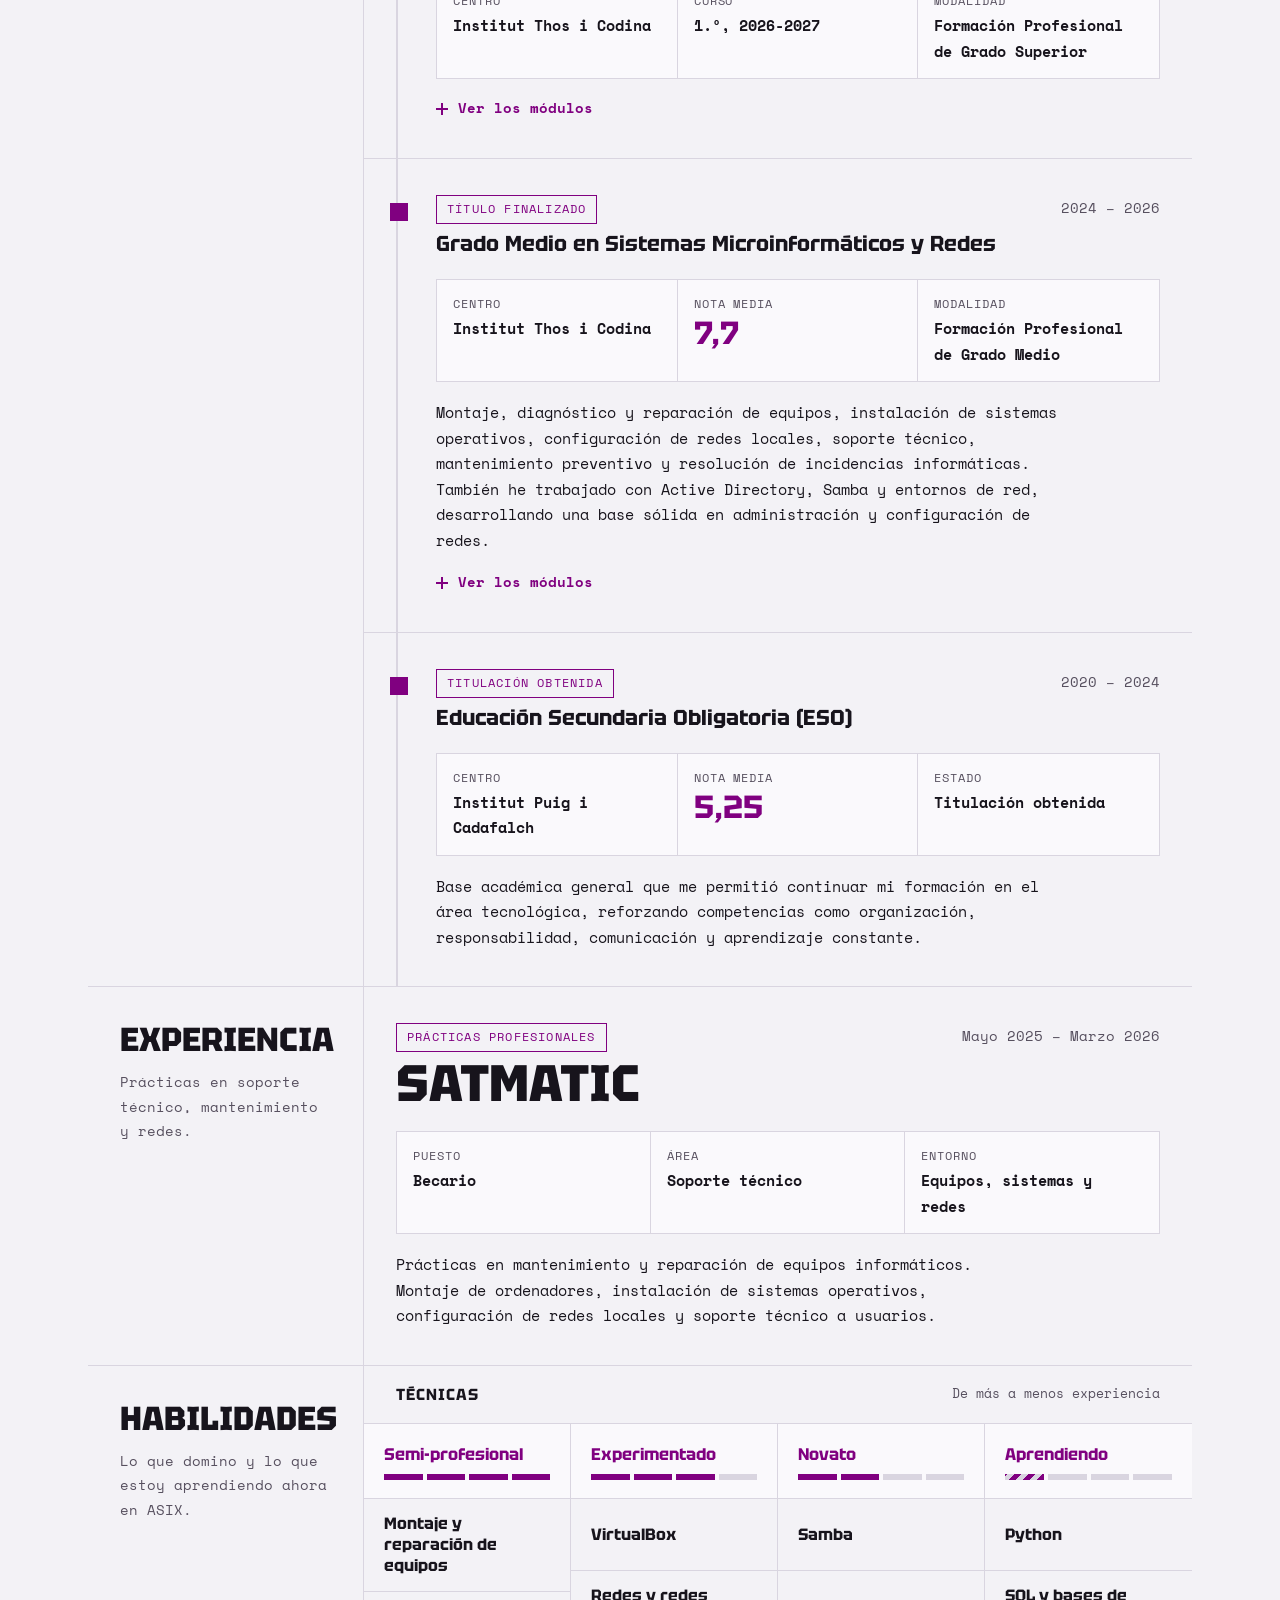
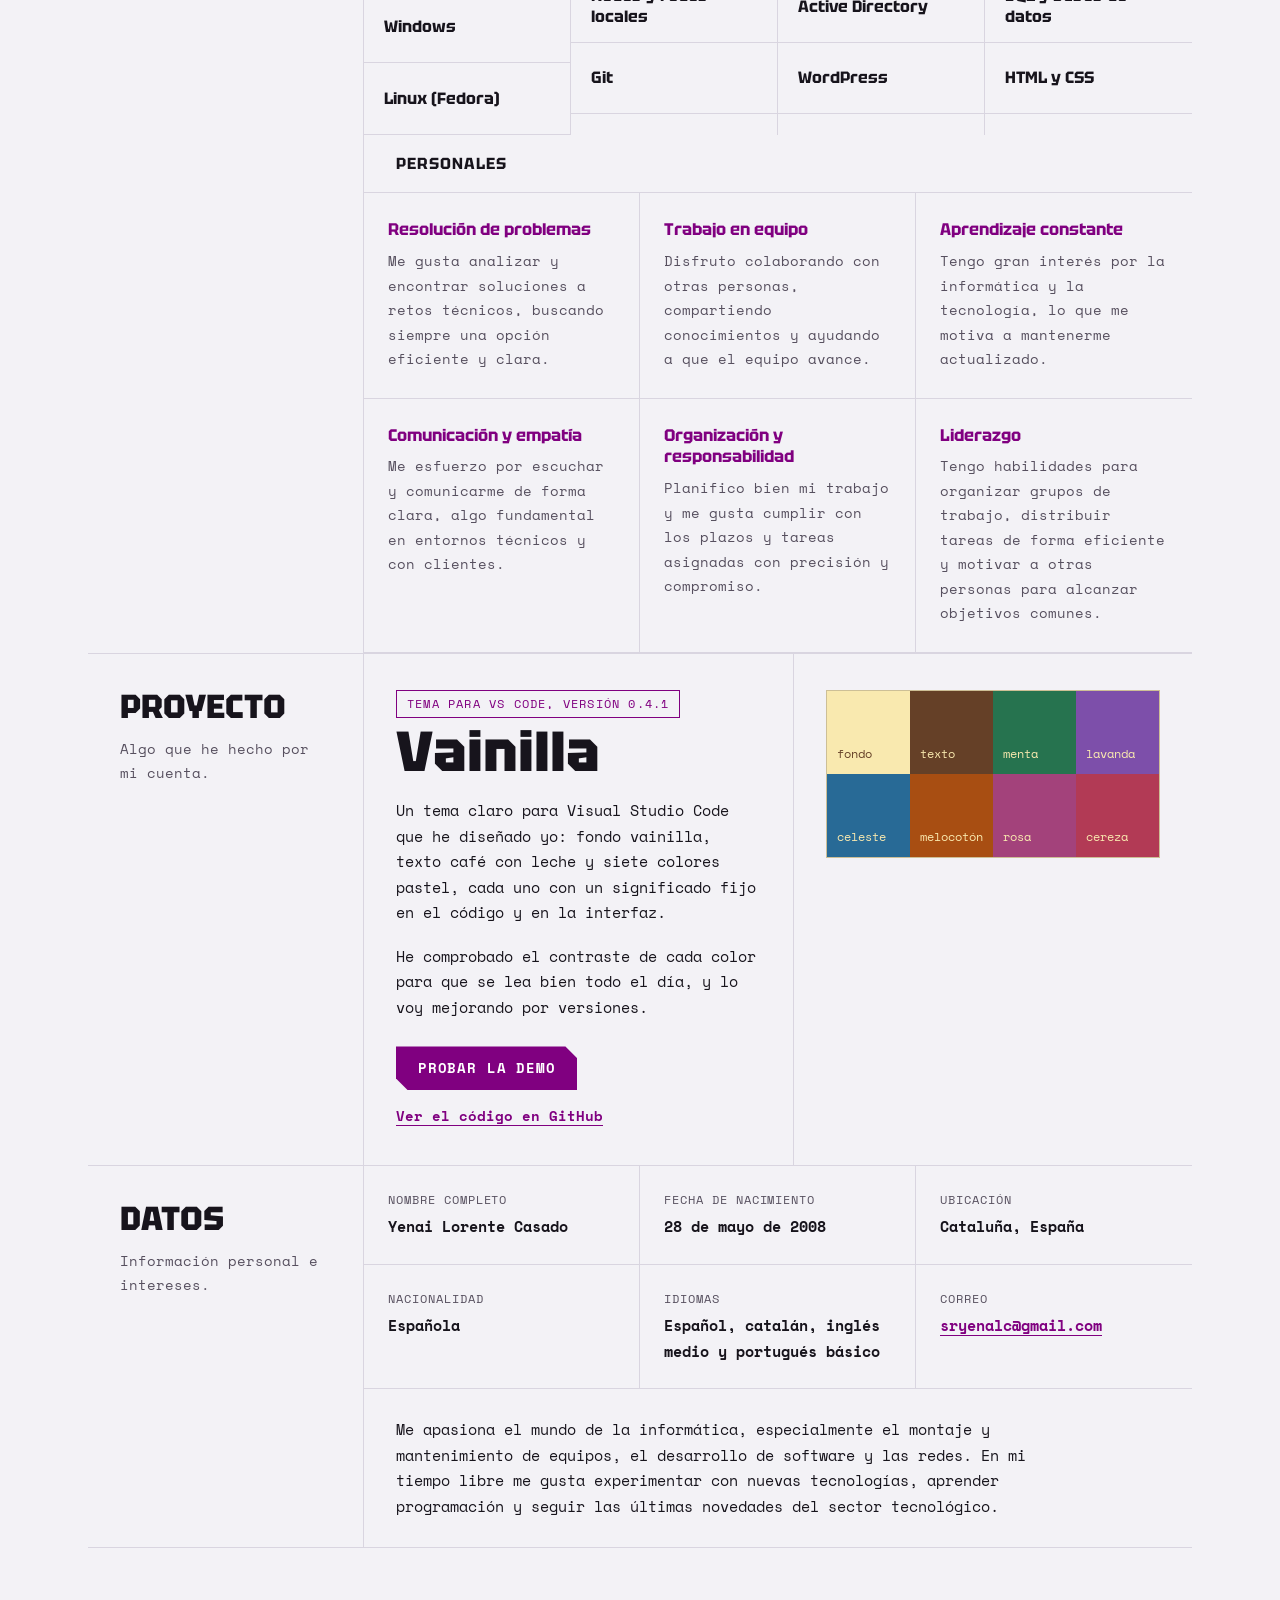
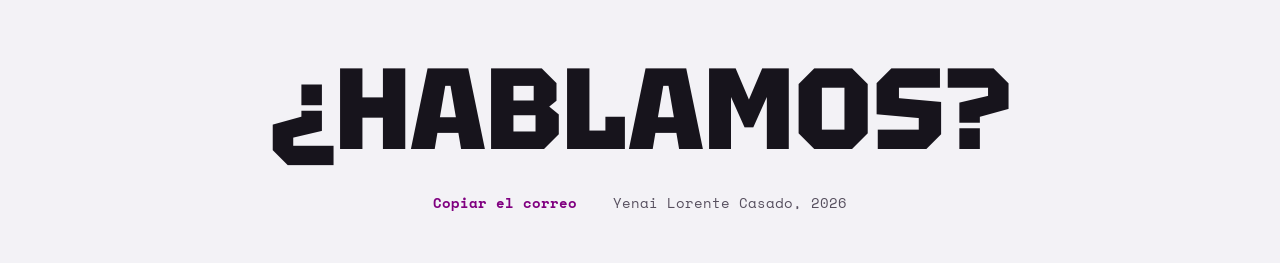
==== commit aafe6699: "Hamburguesa en su casilla bajo la cabecera y menú sin hueco" ====
--- a/index.html
+++ b/index.html
@@ -26,15 +26,10 @@
 
     <header class="cabecera">
         <div class="cabecera-in">
-            <div class="izquierda">
-                <button class="hamburguesa" id="hamburguesa" type="button" aria-expanded="false" aria-controls="menu" aria-label="Abrir el menú">
-                    <span></span><span></span><span></span>
-                </button>
-                <a class="marca" href="#inicio">
-                    <img src="favicon.png" alt="">
-                    <span>Yenai<strong>LORENTE</strong></span>
-                </a>
-            </div>
+            <a class="marca" href="#inicio">
+                <img src="favicon.png" alt="">
+                <span>Yenai<strong>LORENTE</strong></span>
+            </a>
             <nav class="nav-escritorio" aria-label="Secciones">
                 <a href="#sobre-mi">Sobre mí</a>
                 <a href="#formacion">Formación</a>
@@ -57,6 +52,10 @@
             </div>
         </div>
     </header>
+
+    <button class="hamburguesa" id="hamburguesa" type="button" aria-expanded="false" aria-controls="menu" aria-label="Abrir el menú">
+                <span></span><span></span><span></span>
+            </button>
 
     <div class="velo" id="velo" aria-hidden="true"></div>
     <nav class="menu" id="menu" aria-label="Menú">
--- a/style.css
+++ b/style.css
@@ -48,7 +48,7 @@
 
 /* Rejilla de fondo: solo los dos bordes laterales del contenido */
 .reticula { position: fixed; inset: 0; pointer-events: none; z-index: 0; display: flex; justify-content: center; }
-.reticula div { width: min(var(--ancho), 100% - 112px); border-inline: 1px solid var(--linea);
+.reticula div { width: min(var(--ancho), 100% - 176px); border-inline: 1px solid var(--linea);
   transform-origin: top; animation: trazar 1.2s cubic-bezier(.6,0,.2,1) both; }
 @keyframes trazar { from { transform: scaleY(0); } }
 
@@ -56,8 +56,6 @@
 .cabecera { position: sticky; top: 0; z-index: 50; background: color-mix(in srgb, var(--fondo) 88%, transparent);
   backdrop-filter: blur(10px); border-bottom: 1px solid var(--linea); transition: background-color .5s; }
 .cabecera-in { padding: 0 16px; display: grid; grid-template-columns: 1fr auto 1fr; align-items: center; height: 76px; }
-.cabecera-in > .hamburguesa + .marca { margin-left: 14px; }
-.izquierda { display: flex; align-items: center; }
 .marca { display: flex; align-items: center; gap: 12px; color: var(--tinta); text-decoration: none; }
 .marca img { width: 40px; height: 40px; border-radius: 10px; }
 .marca span { display: grid; line-height: 1.05; font-size: .8rem; }
@@ -84,8 +82,8 @@
 .tema .astro { r: 5.5px; transition: r .6s; } [data-tema="oscuro"] .tema .astro { r: 9px; }
 .tema .sombra { transform: translate(14px, -6px); transition: transform .6s; } [data-tema="oscuro"] .tema .sombra { transform: translate(6px, -2px); }
 
-/* Hamburguesa: tres barras que se convierten en X, en la esquina izquierda de la cabecera */
-.hamburguesa { position: relative; flex: none; width: 48px; height: 48px; background: var(--celda); border: 1px solid var(--linea);
+/* Hamburguesa: casilla fija bajo la cabecera, en la esquina izquierda; se queda encima del panel */
+.hamburguesa { position: fixed; top: 93px; left: 16px; z-index: 47; flex: none; width: 48px; height: 48px; background: var(--celda); border: 1px solid var(--linea);
   cursor: pointer; display: grid; place-items: center; transition: background-color .3s, border-color .3s; }
 .hamburguesa:hover { border-color: var(--morado); }
 .hamburguesa span { position: absolute; width: 22px; height: 2px; background: var(--tinta);
@@ -104,7 +102,7 @@
   opacity: 0; pointer-events: none; transition: opacity .4s; }
 .velo.abierto { opacity: 1; pointer-events: auto; }
 .menu { position: fixed; top: 77px; left: 0; bottom: 0; z-index: 45; width: min(320px, 86vw); background: var(--celda);
-  border-right: 1px solid var(--linea); padding: 22px 0 28px; display: flex; flex-direction: column; justify-content: space-between;
+  border-right: 1px solid var(--linea); padding: 80px 0 28px; display: flex; flex-direction: column; justify-content: space-between;
   transform: translateX(-101%); visibility: hidden;
   transition: transform .55s cubic-bezier(.7,0,.2,1), visibility 0s .55s, background-color .5s; }
 .menu.abierto { transform: none; visibility: visible; transition: transform .55s cubic-bezier(.7,0,.2,1), visibility 0s, background-color .5s; }
@@ -130,7 +128,7 @@
 .social svg { width: 20px; height: 20px; }
 
 /* Estructura */
-main, .pie { position: relative; z-index: 1; width: min(var(--ancho), 100% - 112px); margin-inline: auto; }
+main, .pie { position: relative; z-index: 1; width: min(var(--ancho), 100% - 176px); margin-inline: auto; }
 .fila { display: grid; grid-template-columns: repeat(4, 1fr); border-bottom: 1px solid var(--linea); }
 .celda { padding: 36px 32px; border-right: 1px solid var(--linea); min-width: 0; }
 .celda:last-child { border-right: 0; }
@@ -314,6 +312,8 @@
   .reticula div, main, .pie { width: calc(100% - 32px); }
   .pie { padding-inline: 8px; }
   .social { display: none; }
+  .portada { padding-top: 84px; }
+  .portada .cuadro.a { display: none; }
   .fila { grid-template-columns: 1fr; }
   .celda, .foto, .seccion-titulo, .seccion-cuerpo { grid-column: auto; border-right: 0; border-bottom: 1px solid var(--linea); }
   .seccion-cuerpo { border-bottom: 0; }
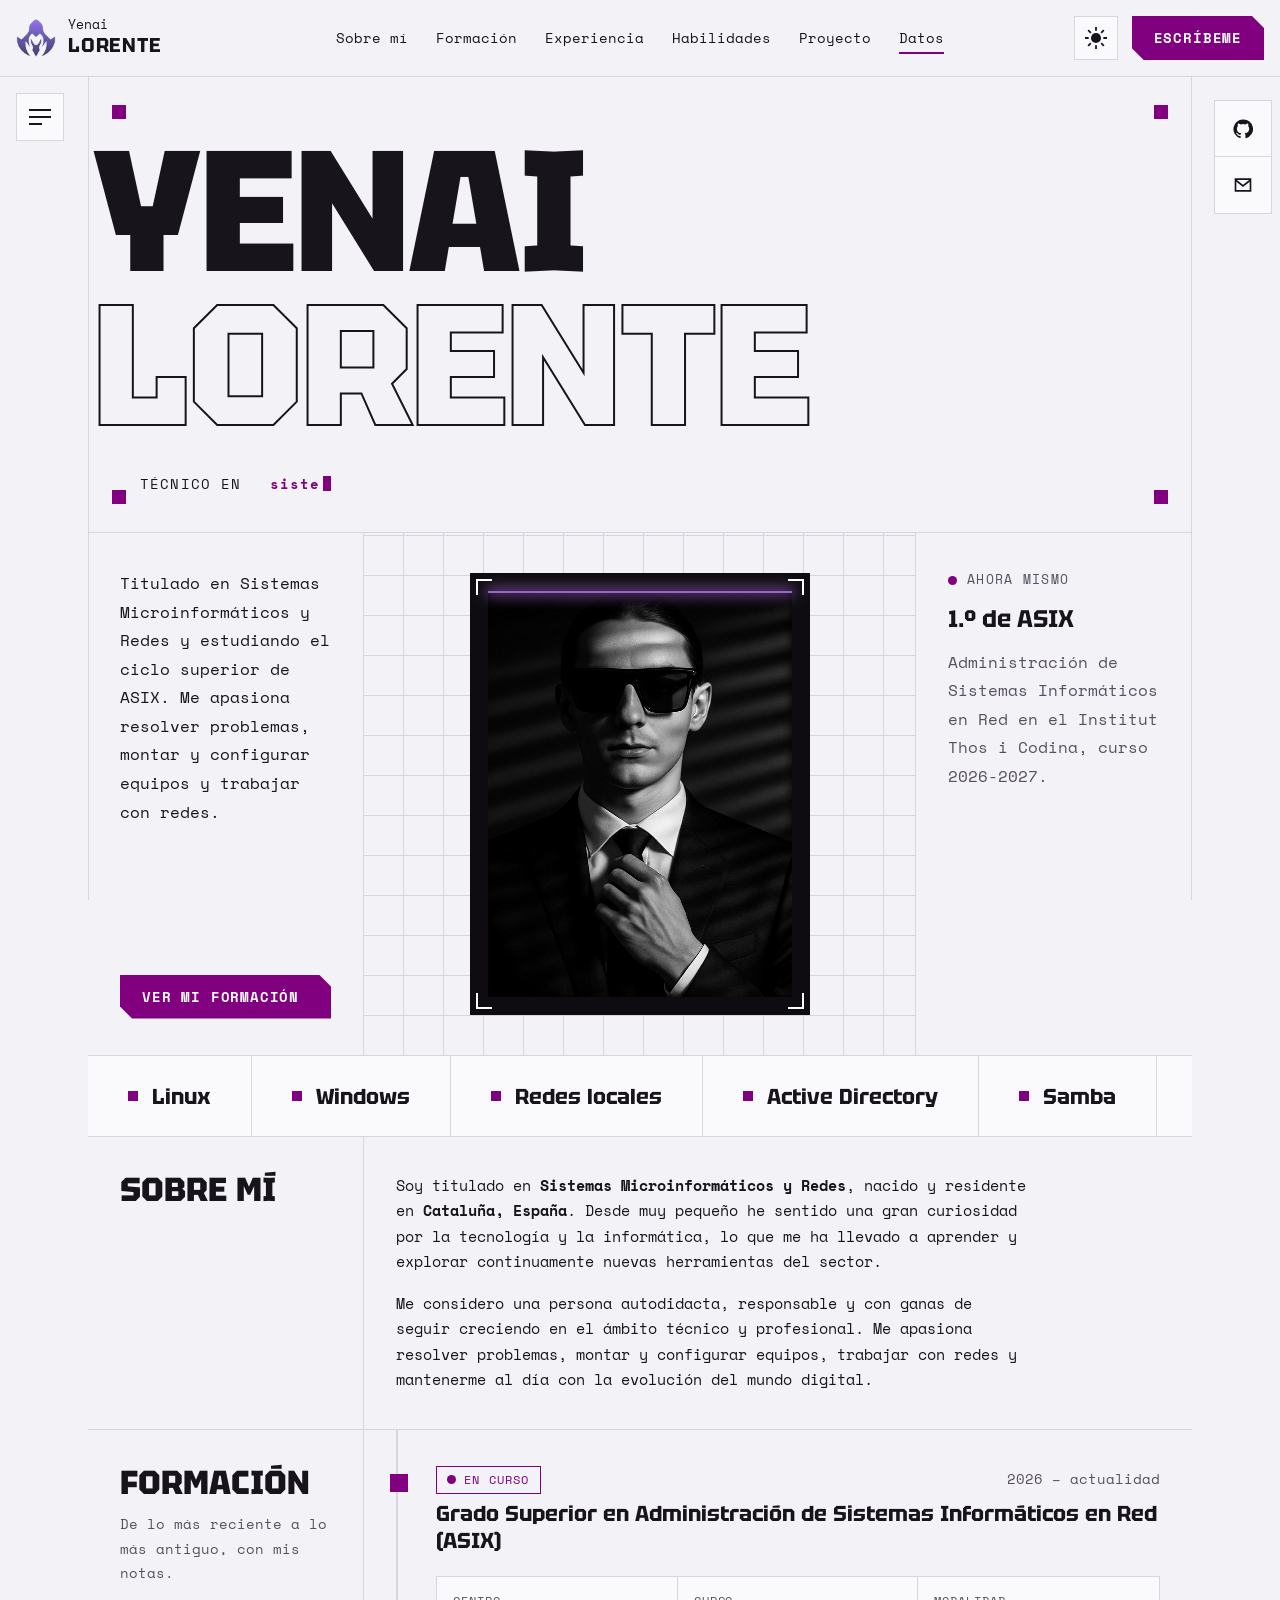
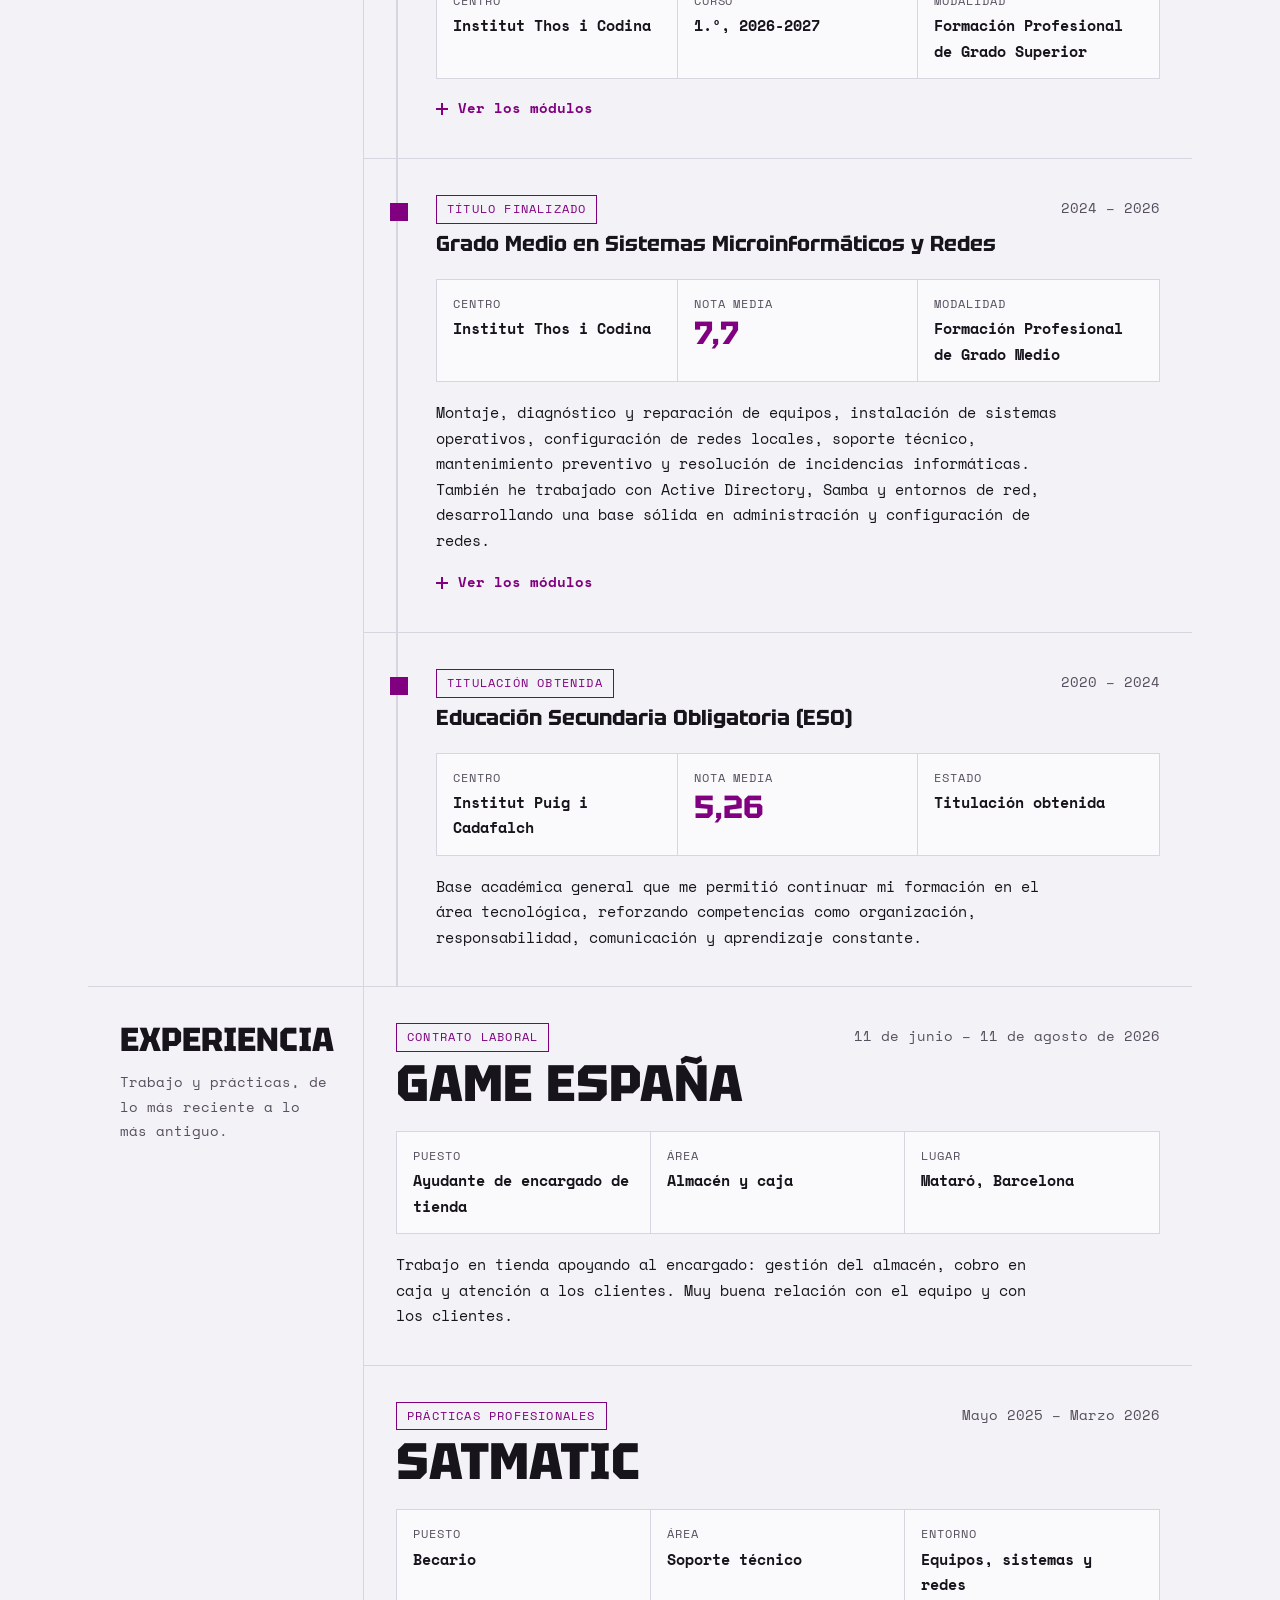
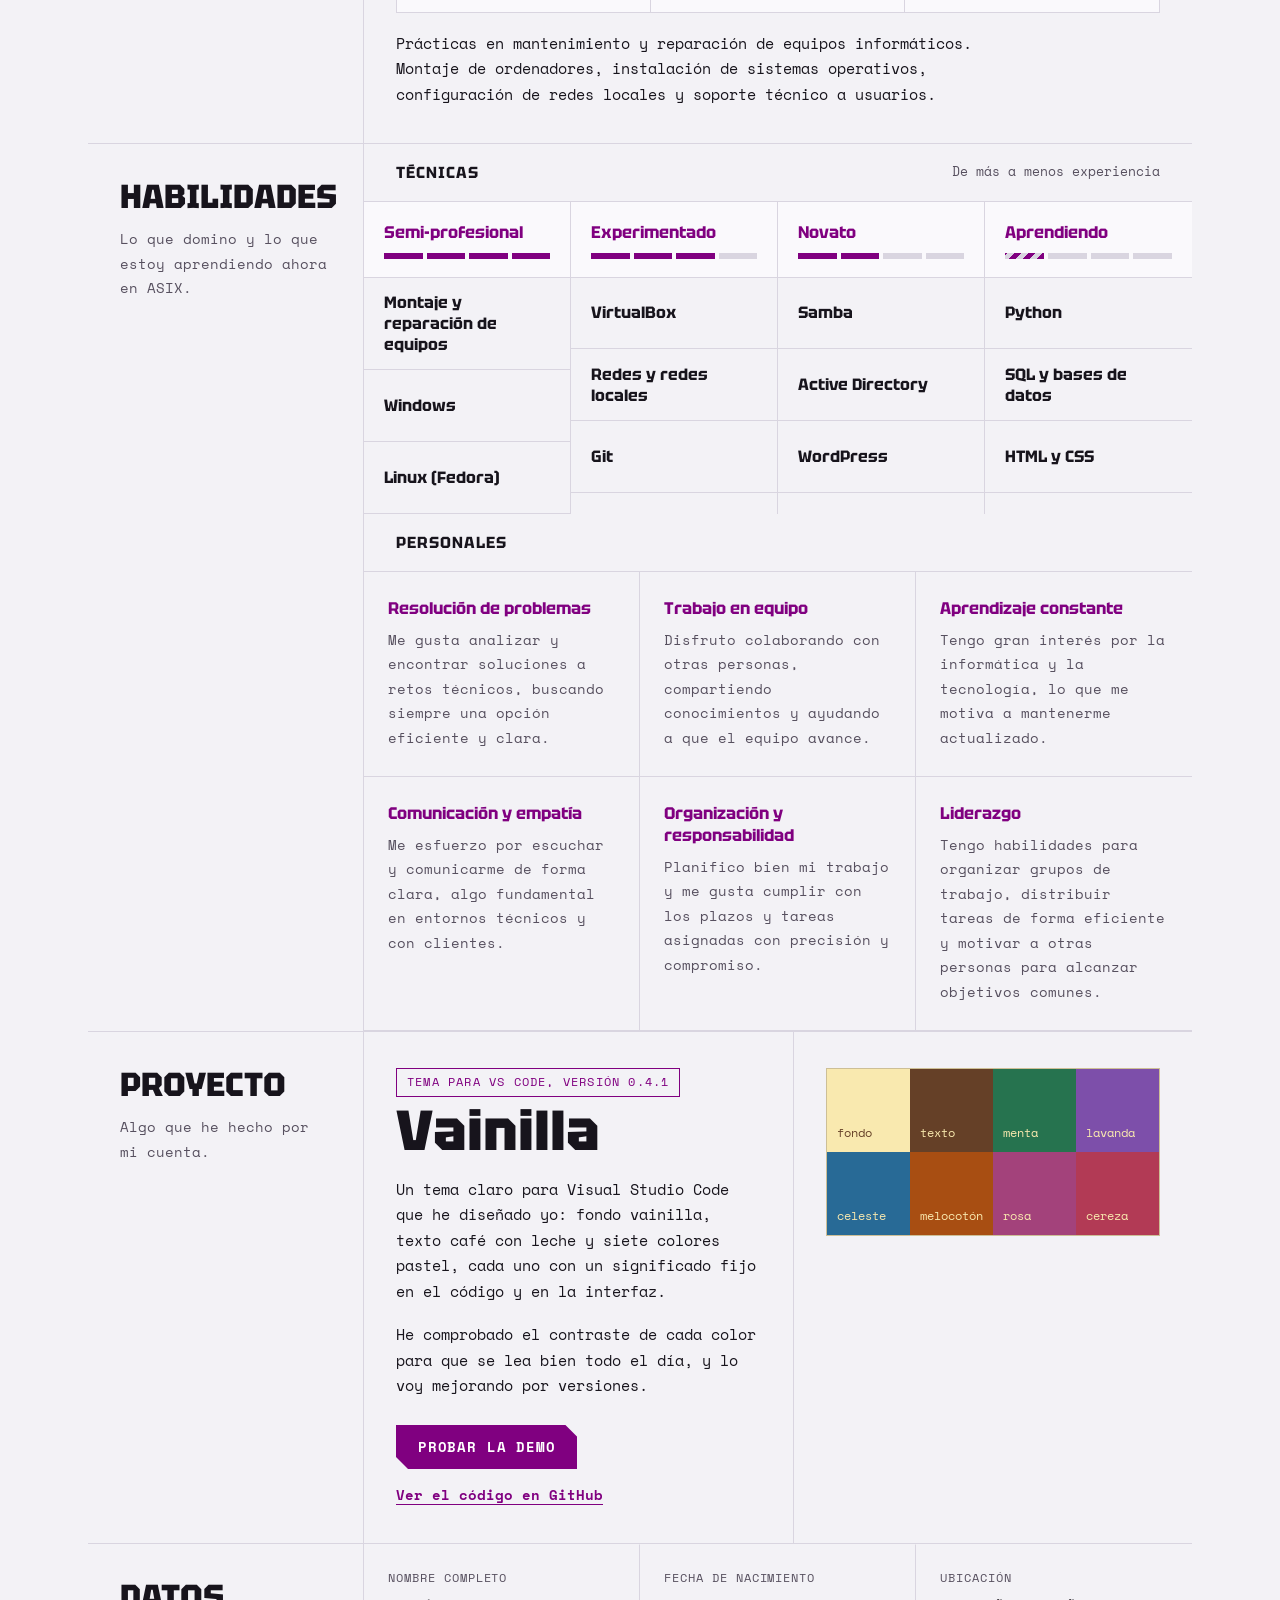
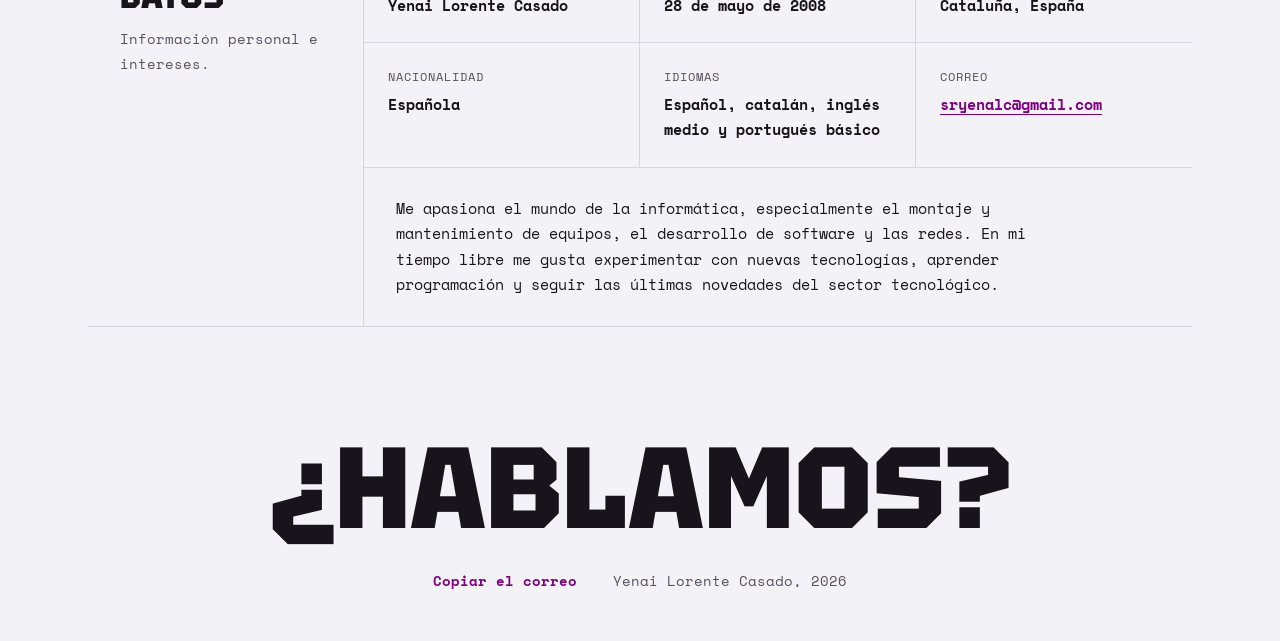
==== commit 9e2d907b: "Experiencia: GAME España (Mataró, 2026) encima de Satmatic" ====
--- a/index.html
+++ b/index.html
@@ -205,20 +205,35 @@
         <section class="fila seccion" id="experiencia" aria-labelledby="t-experiencia">
             <div class="celda seccion-titulo">
                 <h2 id="t-experiencia">Experiencia</h2>
-                <p>Prácticas en soporte técnico, mantenimiento y redes.</p>
-            </div>
-            <div class="celda seccion-cuerpo trabajo revela">
-                <div class="hito-cab">
-                    <span class="estado">Prácticas profesionales</span>
-                    <span class="periodo">Mayo 2025 – Marzo 2026</span>
-                </div>
-                <h3>Satmatic</h3>
-                <dl class="datos">
-                    <div><dt>Puesto</dt><dd>Becario</dd></div>
-                    <div><dt>Área</dt><dd>Soporte técnico</dd></div>
-                    <div><dt>Entorno</dt><dd>Equipos, sistemas y redes</dd></div>
-                </dl>
-                <p>Prácticas en mantenimiento y reparación de equipos informáticos. Montaje de ordenadores, instalación de sistemas operativos, configuración de redes locales y soporte técnico a usuarios.</p>
+                <p>Trabajo y prácticas, de lo más reciente a lo más antiguo.</p>
+            </div>
+            <div class="celda seccion-cuerpo revela">
+                <article class="trabajo">
+                    <div class="hito-cab">
+                        <span class="estado">Contrato laboral</span>
+                        <span class="periodo">11 de junio – 11 de agosto de 2026</span>
+                    </div>
+                    <h3>GAME España</h3>
+                    <dl class="datos">
+                        <div><dt>Puesto</dt><dd>Ayudante de encargado de tienda</dd></div>
+                        <div><dt>Área</dt><dd>Almacén y caja</dd></div>
+                        <div><dt>Lugar</dt><dd>Mataró, Barcelona</dd></div>
+                    </dl>
+                    <p>Trabajo en tienda apoyando al encargado: gestión del almacén, cobro en caja y atención a los clientes. Muy buena relación con el equipo y con los clientes.</p>
+                </article>
+                <article class="trabajo">
+                    <div class="hito-cab">
+                        <span class="estado">Prácticas profesionales</span>
+                        <span class="periodo">Mayo 2025 – Marzo 2026</span>
+                    </div>
+                    <h3>Satmatic</h3>
+                    <dl class="datos">
+                        <div><dt>Puesto</dt><dd>Becario</dd></div>
+                        <div><dt>Área</dt><dd>Soporte técnico</dd></div>
+                        <div><dt>Entorno</dt><dd>Equipos, sistemas y redes</dd></div>
+                    </dl>
+                    <p>Prácticas en mantenimiento y reparación de equipos informáticos. Montaje de ordenadores, instalación de sistemas operativos, configuración de redes locales y soporte técnico a usuarios.</p>
+                </article>
             </div>
         </section>
 
--- a/style.css
+++ b/style.css
@@ -226,6 +226,7 @@
 
 /* Experiencia */
 .trabajo { padding: 36px 32px; }
+.trabajo + .trabajo { border-top: 1px solid var(--linea); }
 .trabajo h3 { margin: 6px 0 0; font: 800 clamp(2rem, 4vw, 3.2rem)/1 var(--display); text-transform: uppercase; }
 .trabajo p { max-width: 70ch; margin: 18px 0 0; }
 
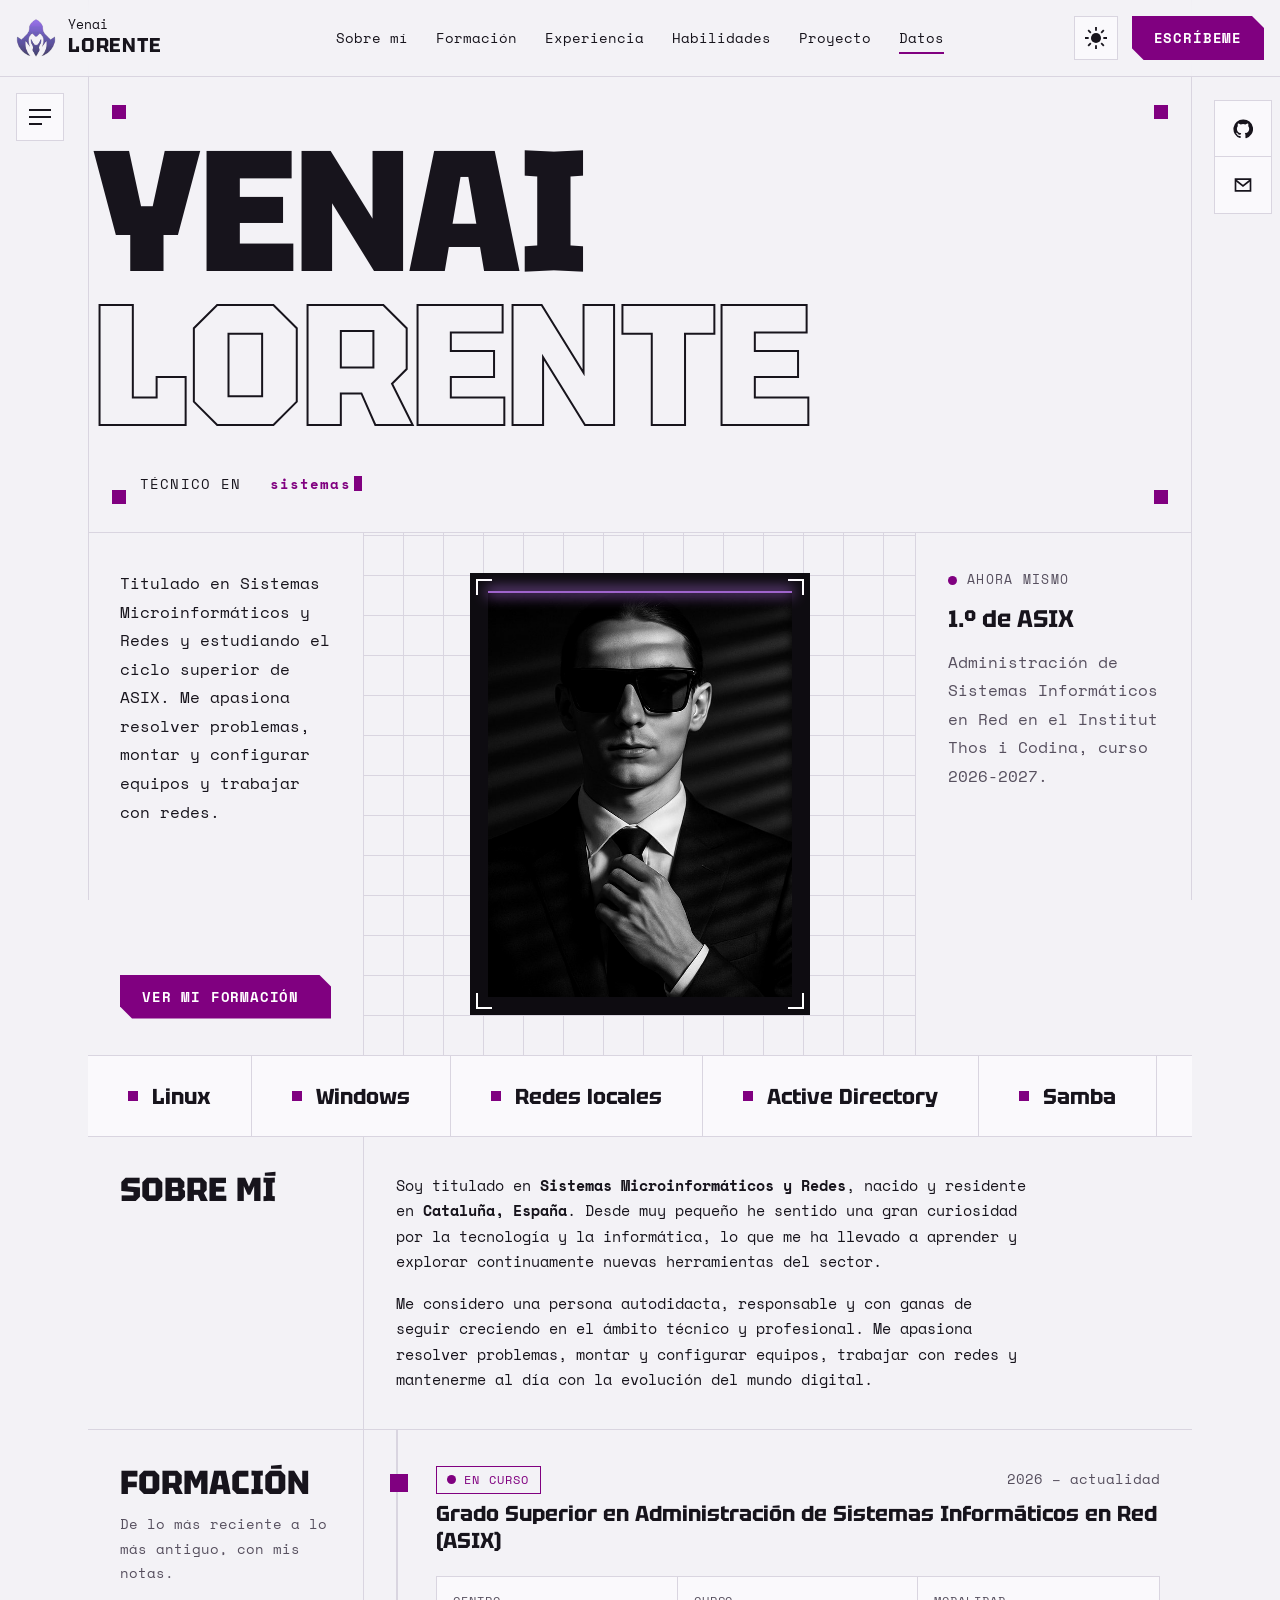
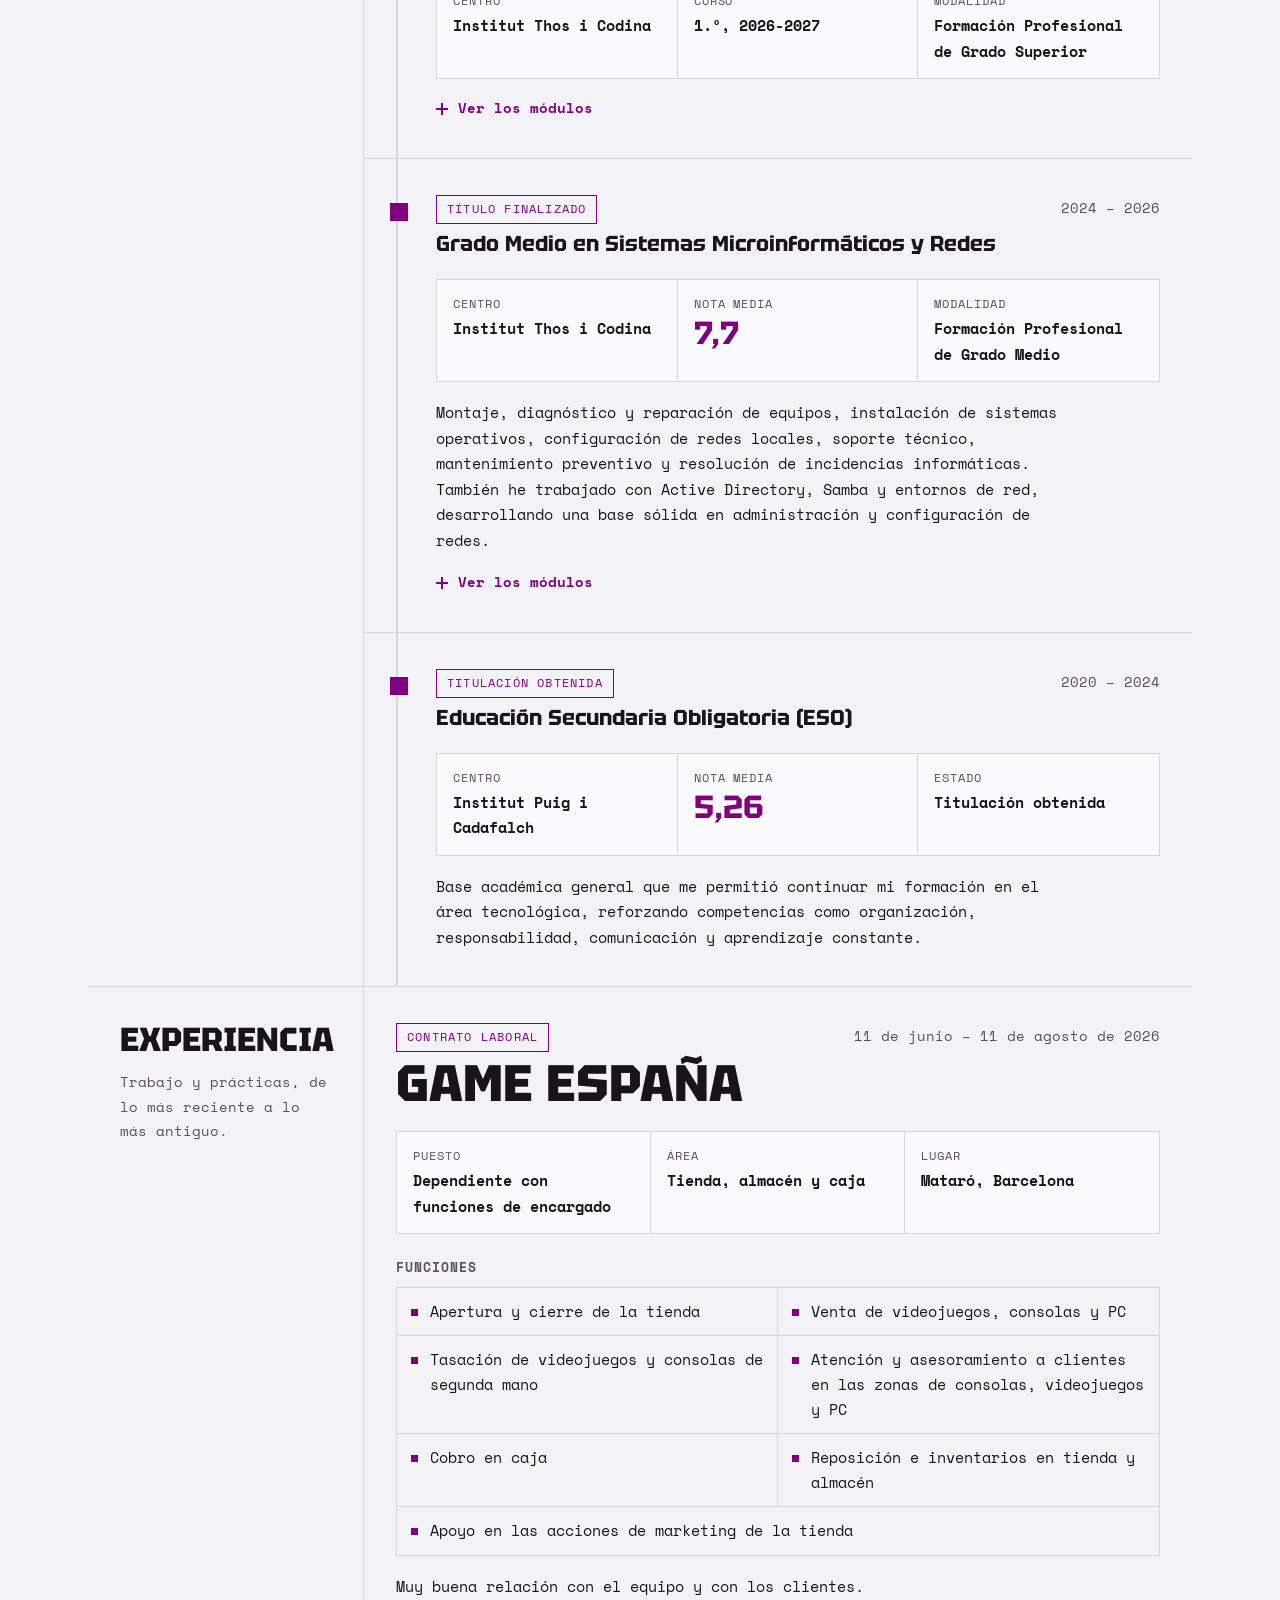
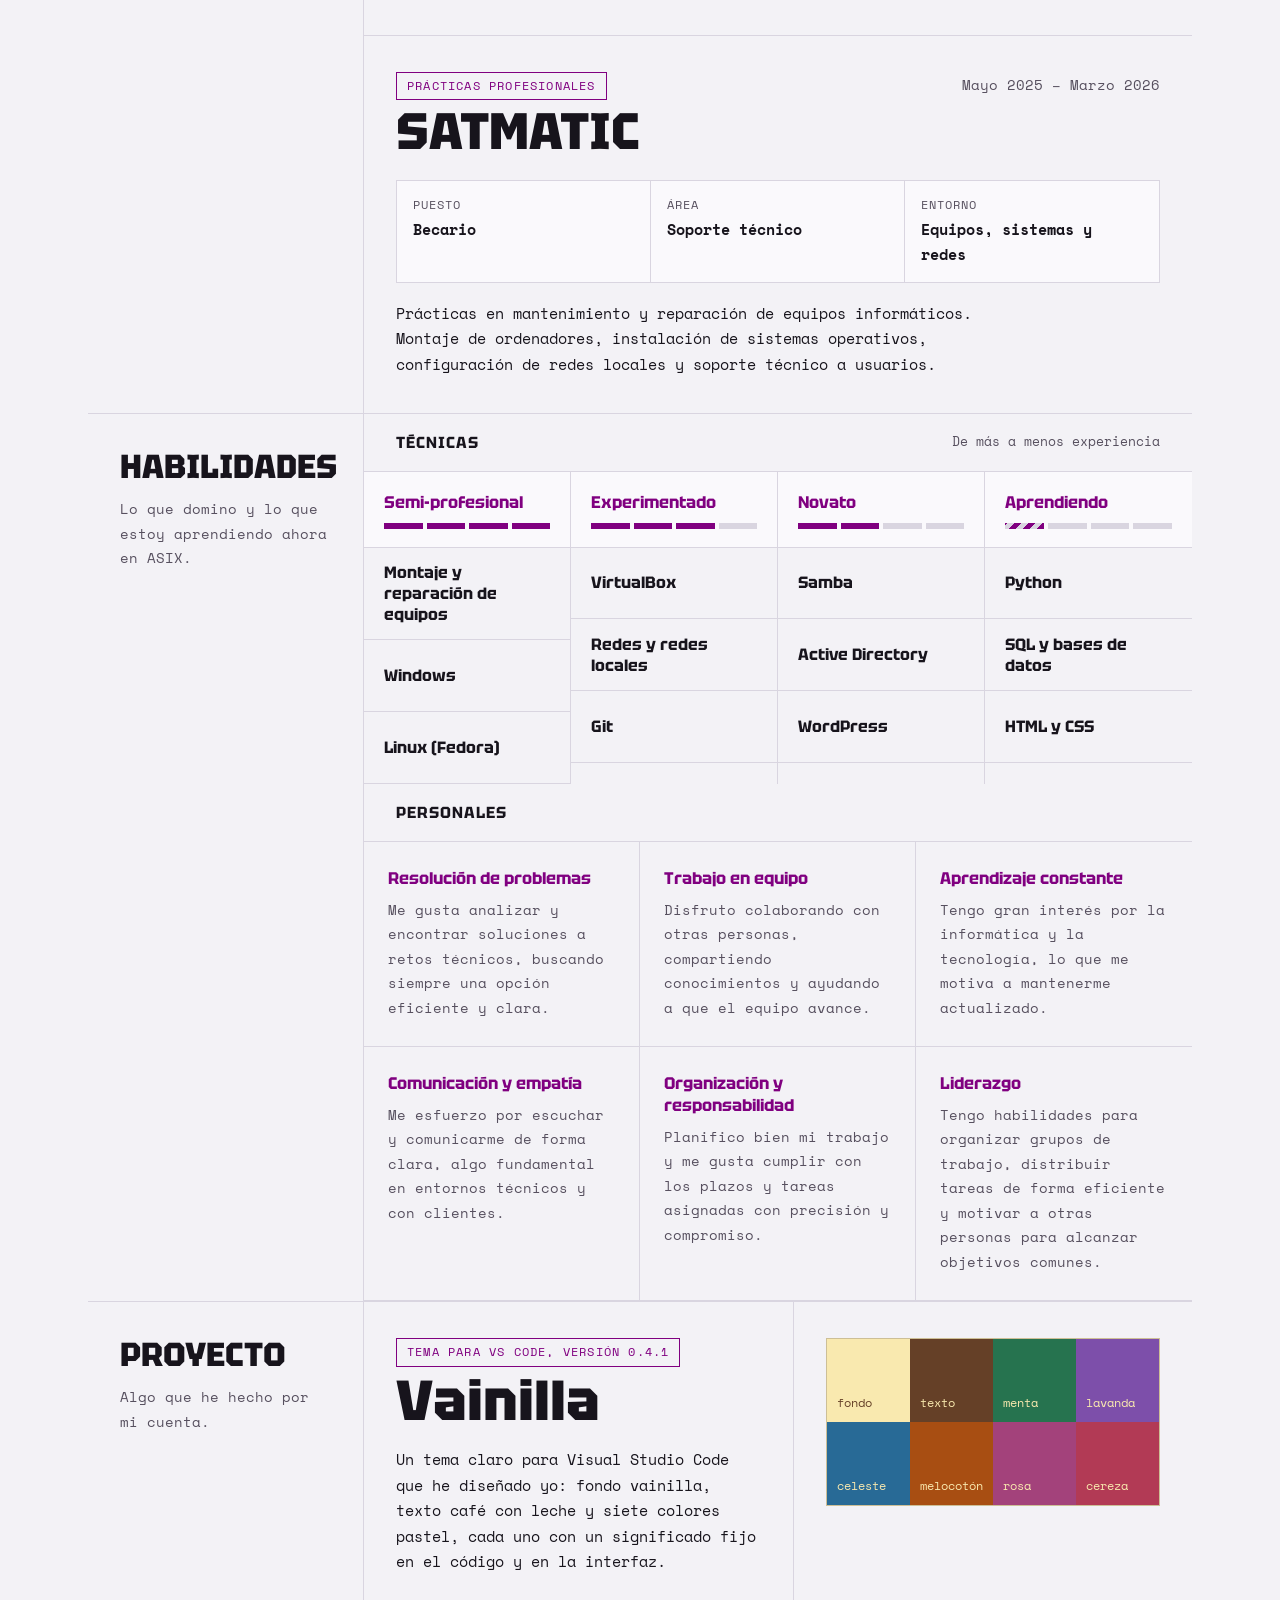
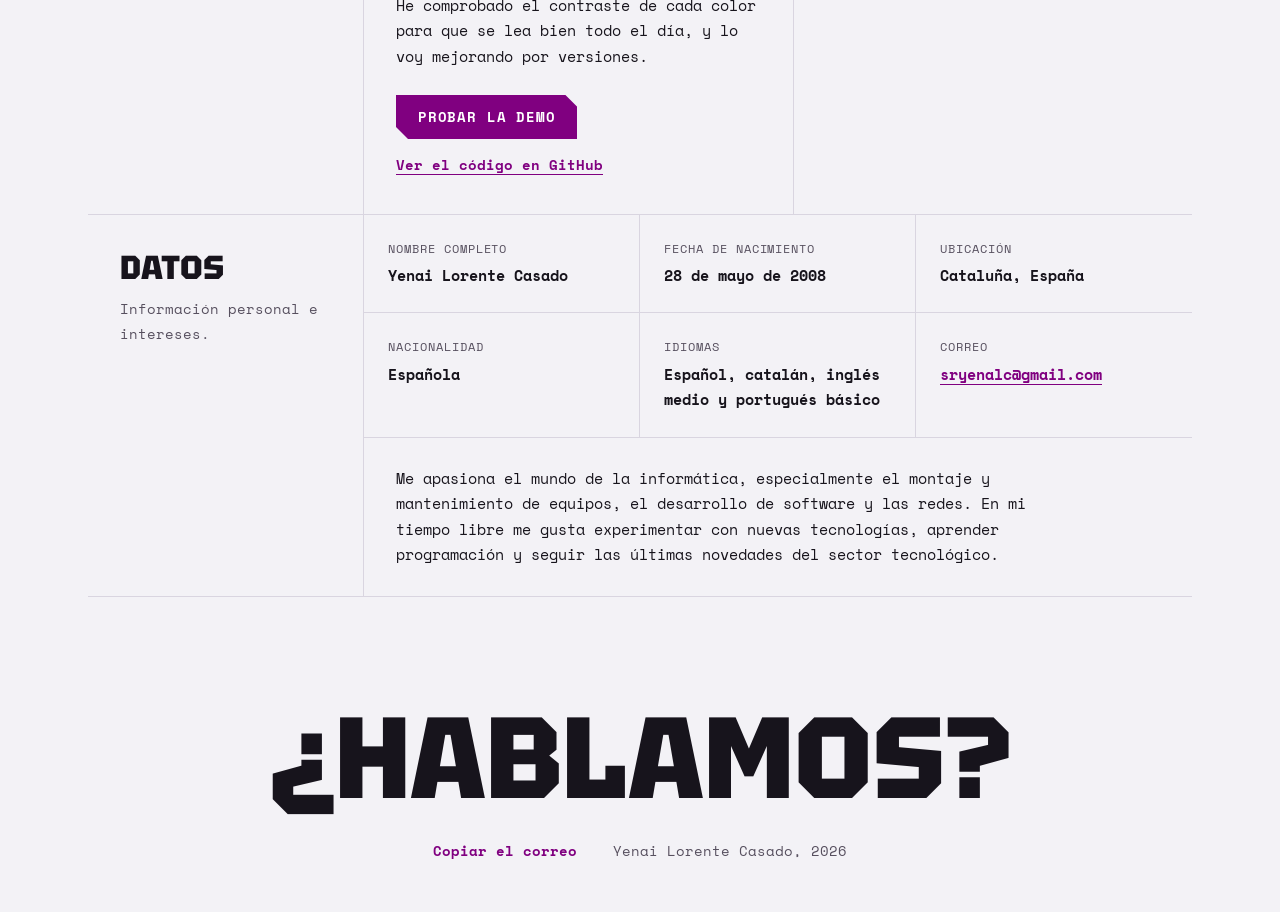
==== commit e5287781: "GAME: dependiente con funciones de encargado y sus funciones" ====
--- a/index.html
+++ b/index.html
@@ -215,11 +215,21 @@
                     </div>
                     <h3>GAME España</h3>
                     <dl class="datos">
-                        <div><dt>Puesto</dt><dd>Ayudante de encargado de tienda</dd></div>
-                        <div><dt>Área</dt><dd>Almacén y caja</dd></div>
+                        <div><dt>Puesto</dt><dd>Dependiente con funciones de encargado</dd></div>
+                        <div><dt>Área</dt><dd>Tienda, almacén y caja</dd></div>
                         <div><dt>Lugar</dt><dd>Mataró, Barcelona</dd></div>
                     </dl>
-                    <p>Trabajo en tienda apoyando al encargado: gestión del almacén, cobro en caja y atención a los clientes. Muy buena relación con el equipo y con los clientes.</p>
+                    <h4 class="funciones-titulo">Funciones</h4>
+                    <ul class="funciones">
+                        <li>Apertura y cierre de la tienda</li>
+                        <li>Venta de videojuegos, consolas y PC</li>
+                        <li>Tasación de videojuegos y consolas de segunda mano</li>
+                        <li>Atención y asesoramiento a clientes en las zonas de consolas, videojuegos y PC</li>
+                        <li>Cobro en caja</li>
+                        <li>Reposición e inventarios en tienda y almacén</li>
+                        <li>Apoyo en las acciones de marketing de la tienda</li>
+                    </ul>
+                    <p>Muy buena relación con el equipo y con los clientes.</p>
                 </article>
                 <article class="trabajo">
                     <div class="hito-cab">
--- a/style.css
+++ b/style.css
@@ -227,6 +227,16 @@
 /* Experiencia */
 .trabajo { padding: 36px 32px; }
 .trabajo + .trabajo { border-top: 1px solid var(--linea); }
+.funciones-titulo { margin: 24px 0 0; font: 700 .8rem var(--mono); text-transform: uppercase; letter-spacing: .08em; color: var(--suave); }
+.funciones { list-style: none; margin: 10px 0 0; padding: 0; display: grid; grid-template-columns: repeat(2, minmax(0, 1fr));
+  border: 1px solid var(--linea); }
+.funciones li { display: flex; gap: 12px; align-items: baseline; padding: 11px 14px; border-bottom: 1px solid var(--linea);
+  border-right: 1px solid var(--linea); font-size: .92rem; transition: background-color .25s; }
+.funciones li:nth-child(2n) { border-right: 0; }
+.funciones li:nth-last-child(-n + 2):nth-child(odd), .funciones li:last-child { border-bottom: 0; }
+.funciones li::before { content: ""; flex: none; width: 7px; height: 7px; background: var(--morado); transform: translateY(-1px); }
+.funciones li:hover { background: var(--morado-claro); }
+.funciones li:last-child:nth-child(odd) { grid-column: 1 / -1; border-right: 0; }
 .trabajo h3 { margin: 6px 0 0; font: 800 clamp(2rem, 4vw, 3.2rem)/1 var(--display); text-transform: uppercase; }
 .trabajo p { max-width: 70ch; margin: 18px 0 0; }
 
@@ -323,6 +333,7 @@
   .datos, .ficha, .personales, .proyecto, .modulos ul { grid-template-columns: 1fr; }
   .datos div, .ficha div, .personal, .proyecto > div:first-child { border-right: 0; border-bottom: 1px solid var(--linea); }
   .modulos li { border-right: 0; }
+  .funciones { grid-template-columns: 1fr; } .funciones li { border-right: 0; } .funciones li:nth-last-child(2):nth-child(odd) { border-bottom: 1px solid var(--linea); }
   .hito { padding-left: 60px; } .tiempo::before, .tiempo-relleno { left: 24px; } .hito::before { left: 18px; }
   .acciones-cabecera .boton { display: none; }
 }
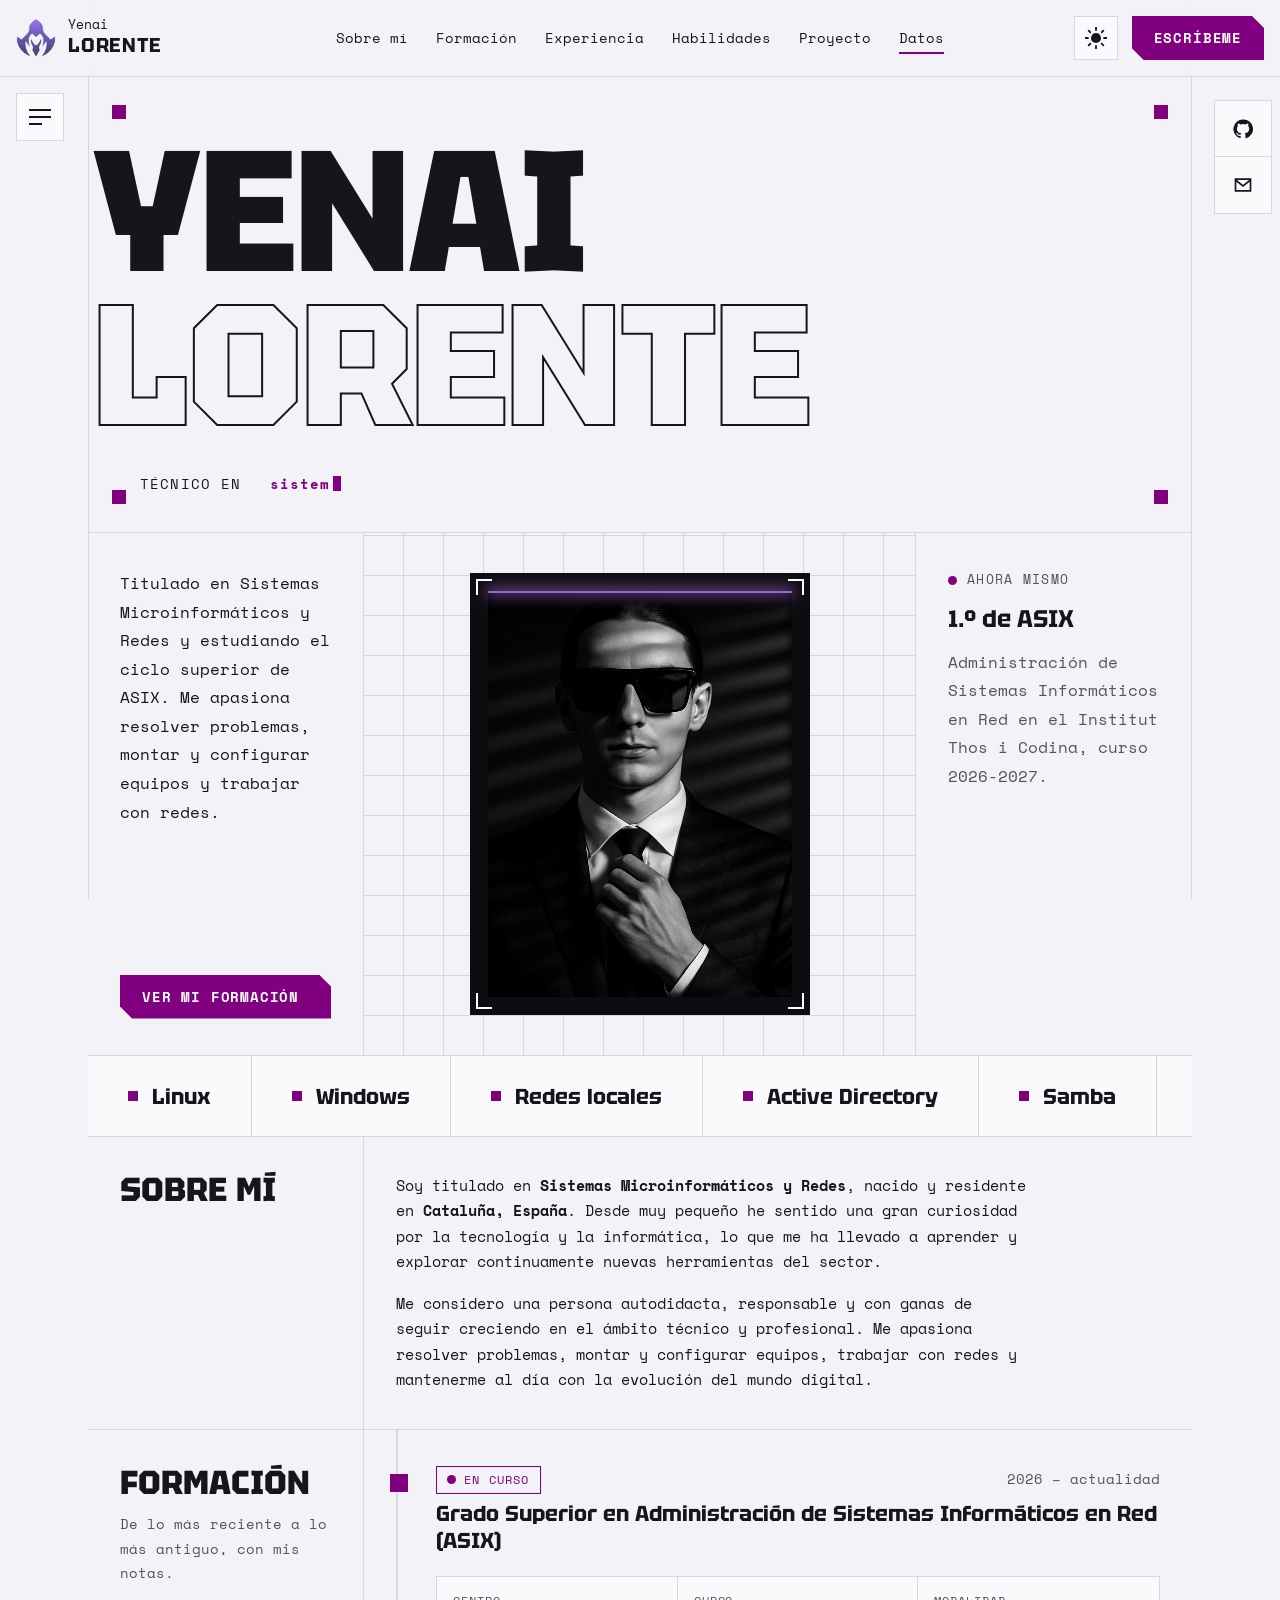
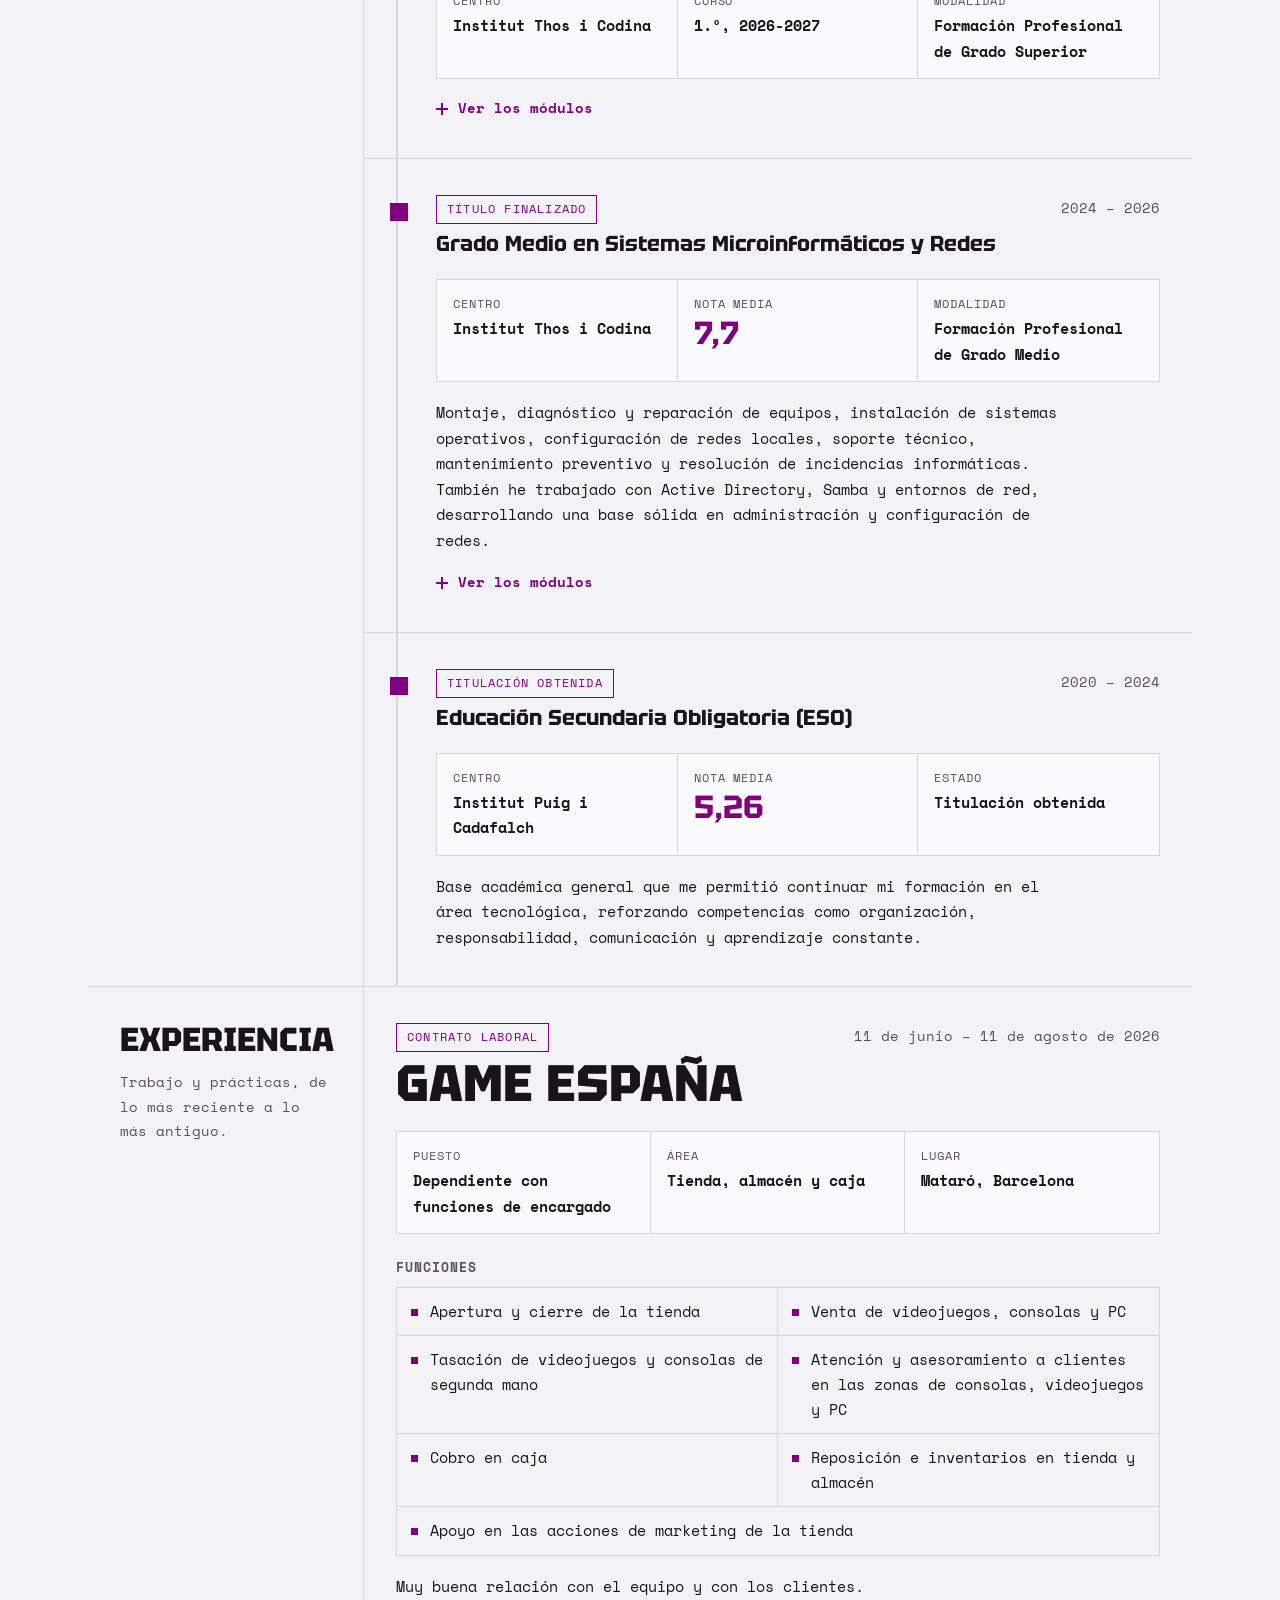
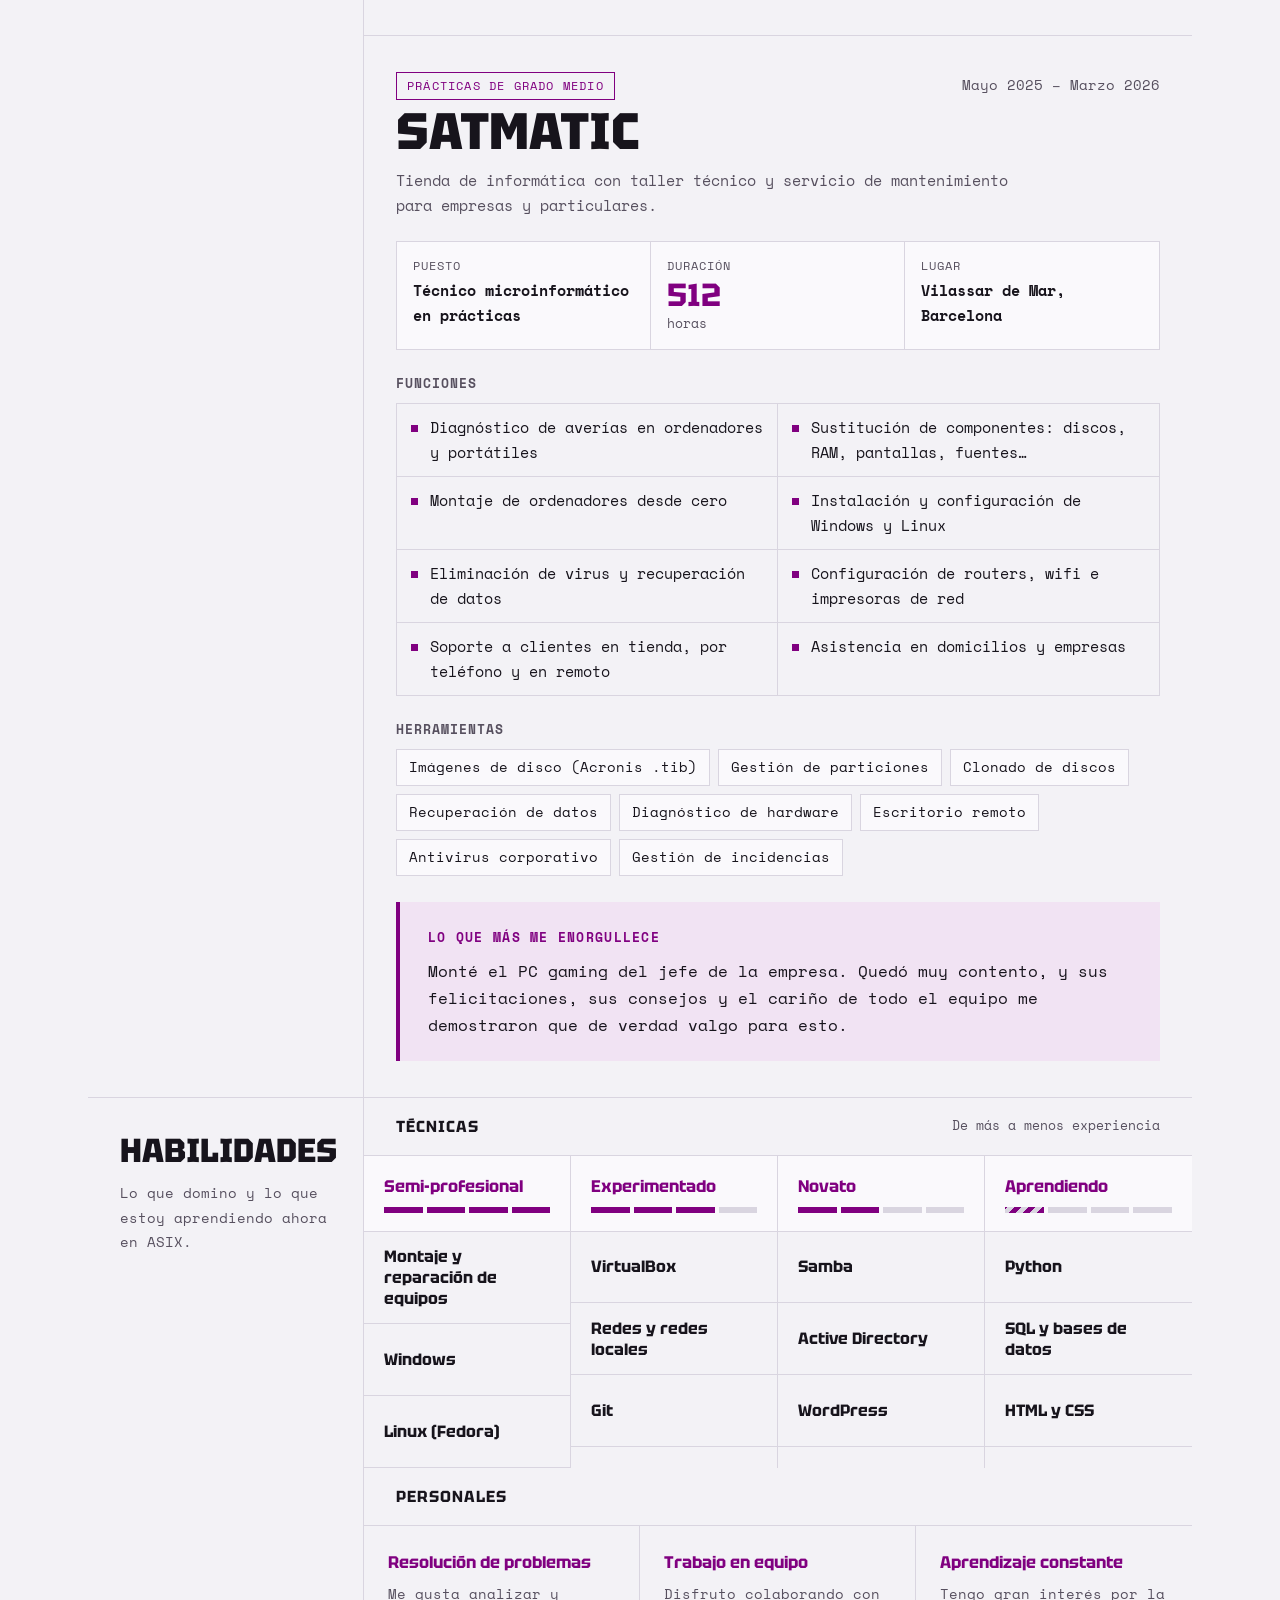
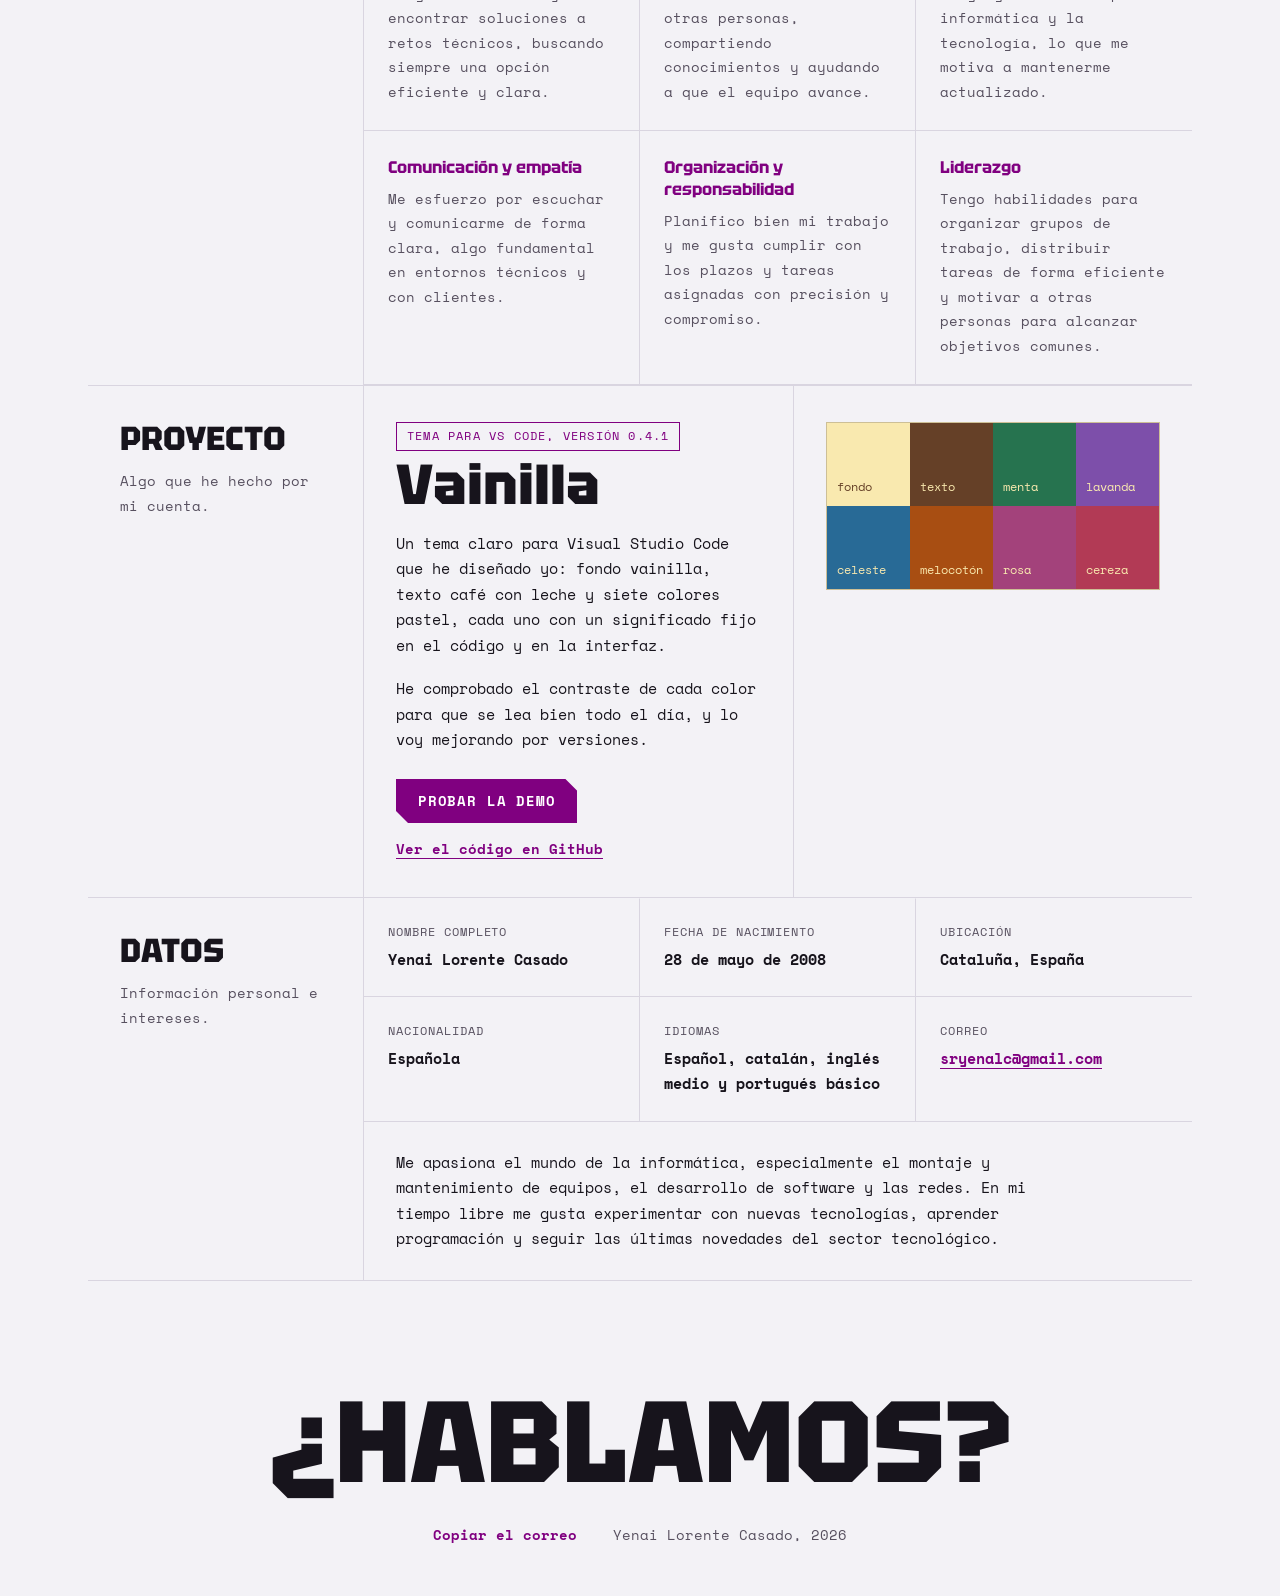
==== commit 1a6dc432: "Satmatic: empresa, 512 horas, funciones, herramientas y el PC gaming del jefe" ====
--- a/index.html
+++ b/index.html
@@ -233,16 +233,42 @@
                 </article>
                 <article class="trabajo">
                     <div class="hito-cab">
-                        <span class="estado">Prácticas profesionales</span>
+                        <span class="estado">Prácticas de grado medio</span>
                         <span class="periodo">Mayo 2025 – Marzo 2026</span>
                     </div>
                     <h3>Satmatic</h3>
+                    <p class="empresa">Tienda de informática con taller técnico y servicio de mantenimiento para empresas y particulares.</p>
                     <dl class="datos">
-                        <div><dt>Puesto</dt><dd>Becario</dd></div>
-                        <div><dt>Área</dt><dd>Soporte técnico</dd></div>
-                        <div><dt>Entorno</dt><dd>Equipos, sistemas y redes</dd></div>
+                        <div><dt>Puesto</dt><dd>Técnico microinformático en prácticas</dd></div>
+                        <div><dt>Duración</dt><dd class="nota" data-nota="512">512</dd><dd class="unidad">horas</dd></div>
+                        <div><dt>Lugar</dt><dd>Vilassar de Mar, Barcelona</dd></div>
                     </dl>
-                    <p>Prácticas en mantenimiento y reparación de equipos informáticos. Montaje de ordenadores, instalación de sistemas operativos, configuración de redes locales y soporte técnico a usuarios.</p>
+                    <h4 class="funciones-titulo">Funciones</h4>
+                    <ul class="funciones">
+                        <li>Diagnóstico de averías en ordenadores y portátiles</li>
+                        <li>Sustitución de componentes: discos, RAM, pantallas, fuentes…</li>
+                        <li>Montaje de ordenadores desde cero</li>
+                        <li>Instalación y configuración de Windows y Linux</li>
+                        <li>Eliminación de virus y recuperación de datos</li>
+                        <li>Configuración de routers, wifi e impresoras de red</li>
+                        <li>Soporte a clientes en tienda, por teléfono y en remoto</li>
+                        <li>Asistencia en domicilios y empresas</li>
+                    </ul>
+                    <h4 class="funciones-titulo">Herramientas</h4>
+                    <ul class="herramientas">
+                        <li>Imágenes de disco (Acronis .tib)</li>
+                        <li>Gestión de particiones</li>
+                        <li>Clonado de discos</li>
+                        <li>Recuperación de datos</li>
+                        <li>Diagnóstico de hardware</li>
+                        <li>Escritorio remoto</li>
+                        <li>Antivirus corporativo</li>
+                        <li>Gestión de incidencias</li>
+                    </ul>
+                    <blockquote class="orgullo">
+                        <span class="etiqueta">Lo que más me enorgullece</span>
+                        <p>Monté el PC gaming del jefe de la empresa. Quedó muy contento, y sus felicitaciones, sus consejos y el cariño de todo el equipo me demostraron que de verdad valgo para esto.</p>
+                    </blockquote>
                 </article>
             </div>
         </section>
--- a/style.css
+++ b/style.css
@@ -237,6 +237,15 @@
 .funciones li::before { content: ""; flex: none; width: 7px; height: 7px; background: var(--morado); transform: translateY(-1px); }
 .funciones li:hover { background: var(--morado-claro); }
 .funciones li:last-child:nth-child(odd) { grid-column: 1 / -1; border-right: 0; }
+.empresa { color: var(--suave); margin: 10px 0 0 !important; }
+.datos .unidad { margin: 0; font-size: .8rem; color: var(--suave); font-weight: 400; }
+.herramientas { list-style: none; margin: 10px 0 0; padding: 0; display: flex; flex-wrap: wrap; gap: 8px; }
+.herramientas li { padding: 6px 12px; border: 1px solid var(--linea); background: var(--celda); font-size: .85rem;
+  transition: border-color .25s, color .25s, transform .25s; }
+.herramientas li:hover { border-color: var(--morado); color: var(--morado); transform: translateY(-2px); }
+.orgullo { position: relative; margin: 26px 0 0; padding: 22px 24px 22px 28px; background: var(--morado-claro); border-left: 4px solid var(--morado); }
+.orgullo .etiqueta { color: var(--morado); font-weight: 700; }
+.orgullo p { margin: 8px 0 0 !important; font-size: 1rem; max-width: 70ch; }
 .trabajo h3 { margin: 6px 0 0; font: 800 clamp(2rem, 4vw, 3.2rem)/1 var(--display); text-transform: uppercase; }
 .trabajo p { max-width: 70ch; margin: 18px 0 0; }
 
